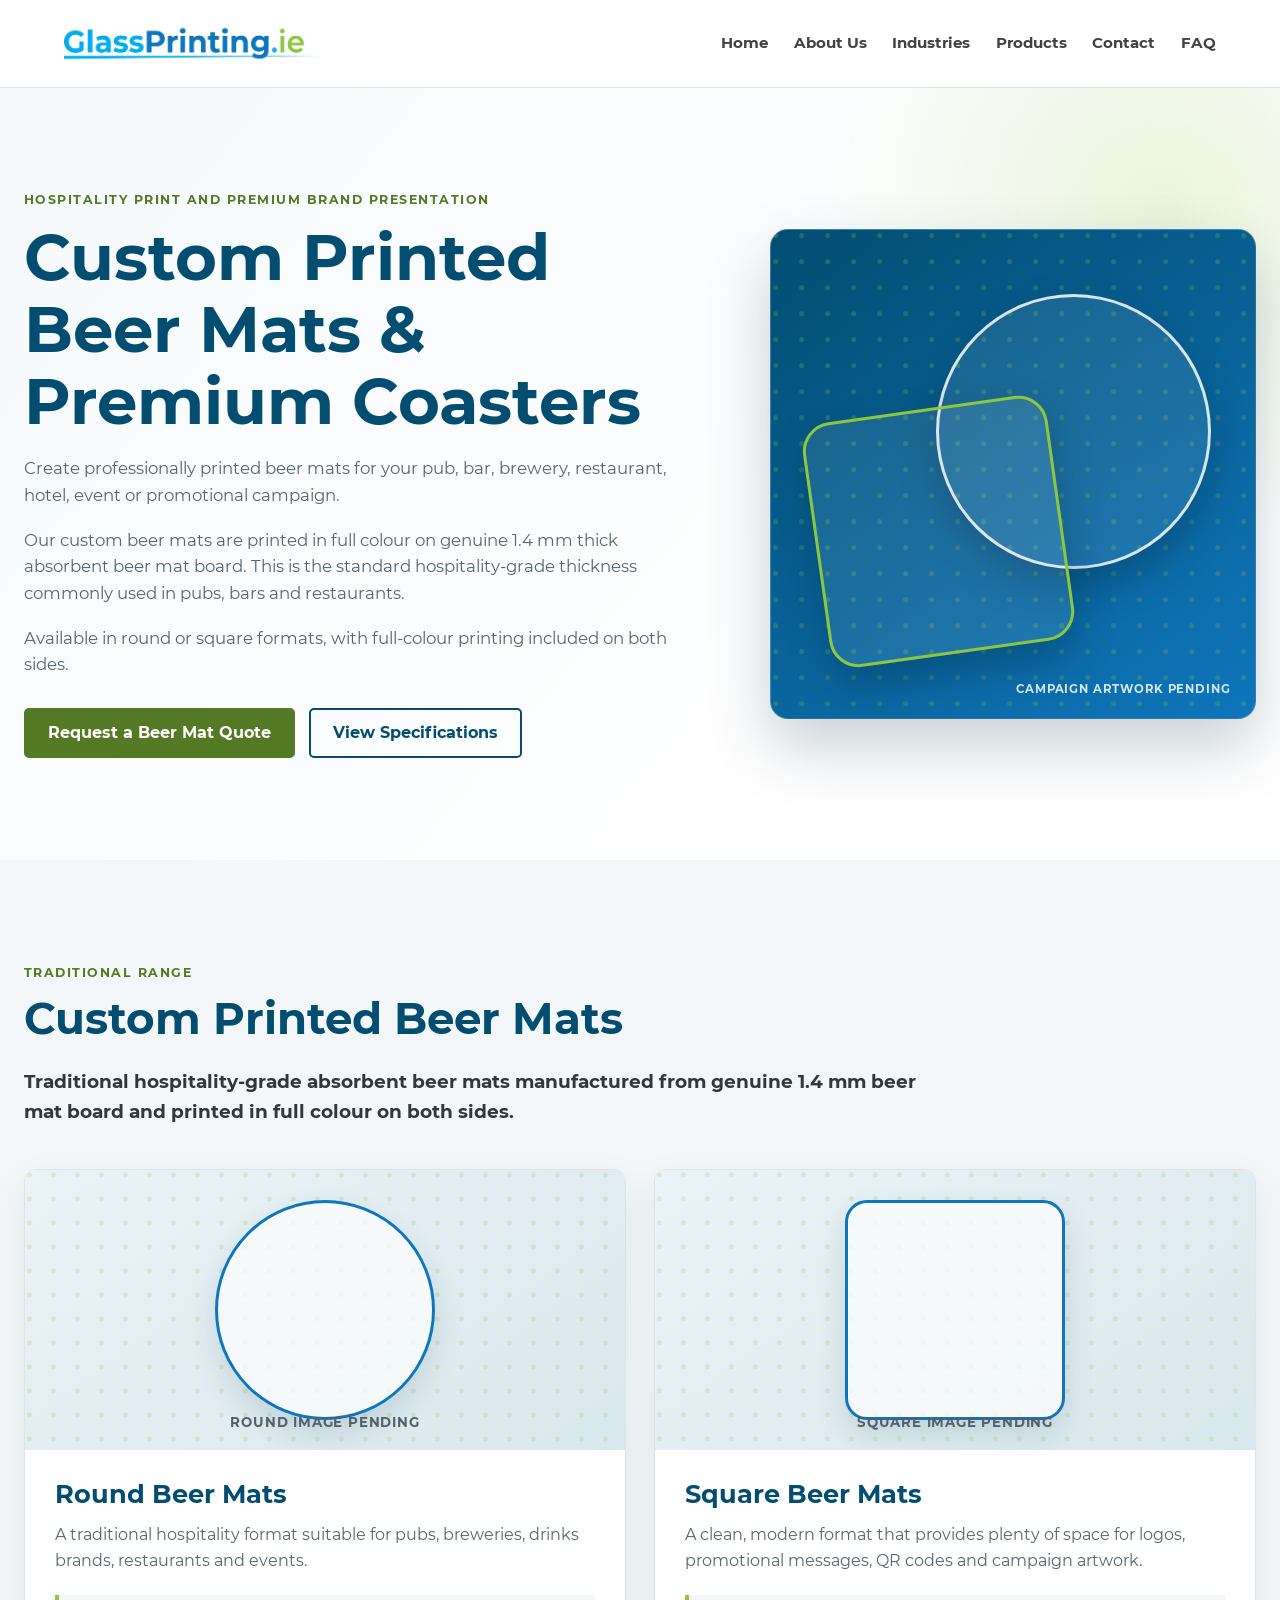
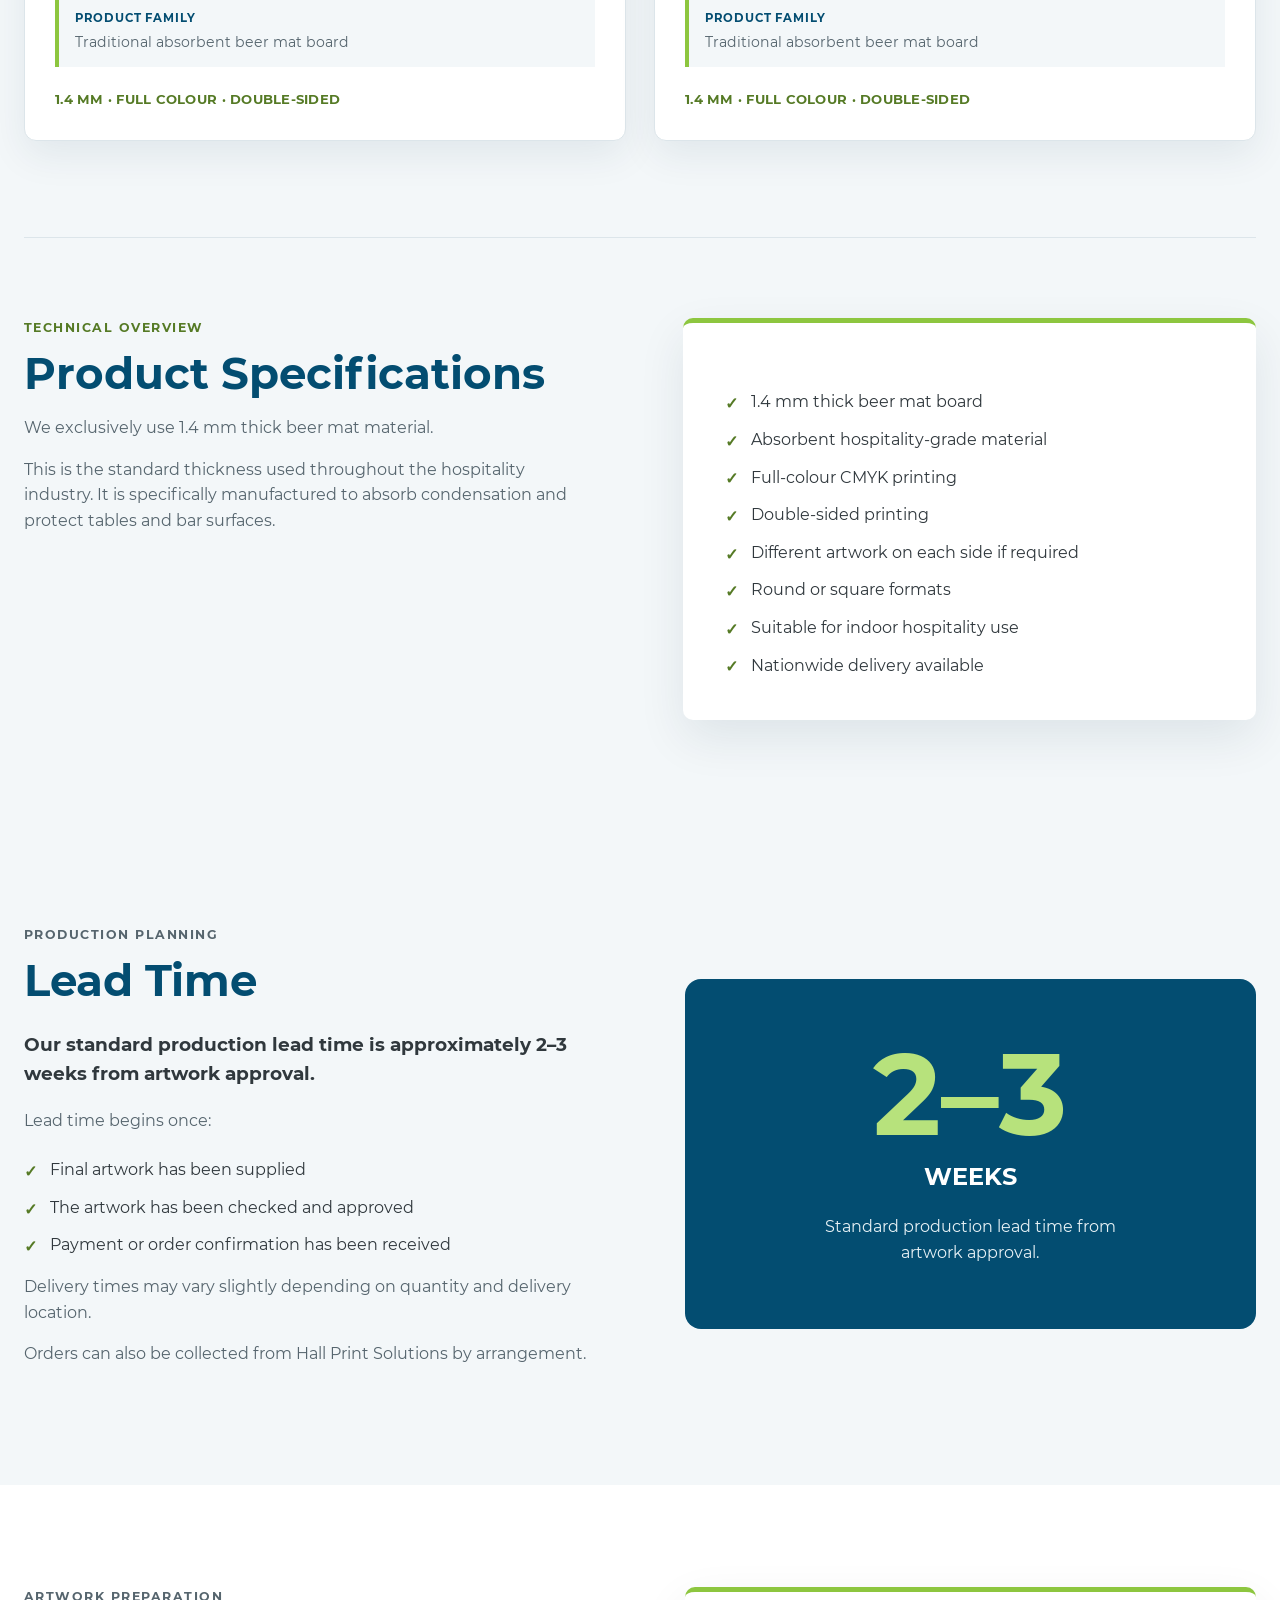
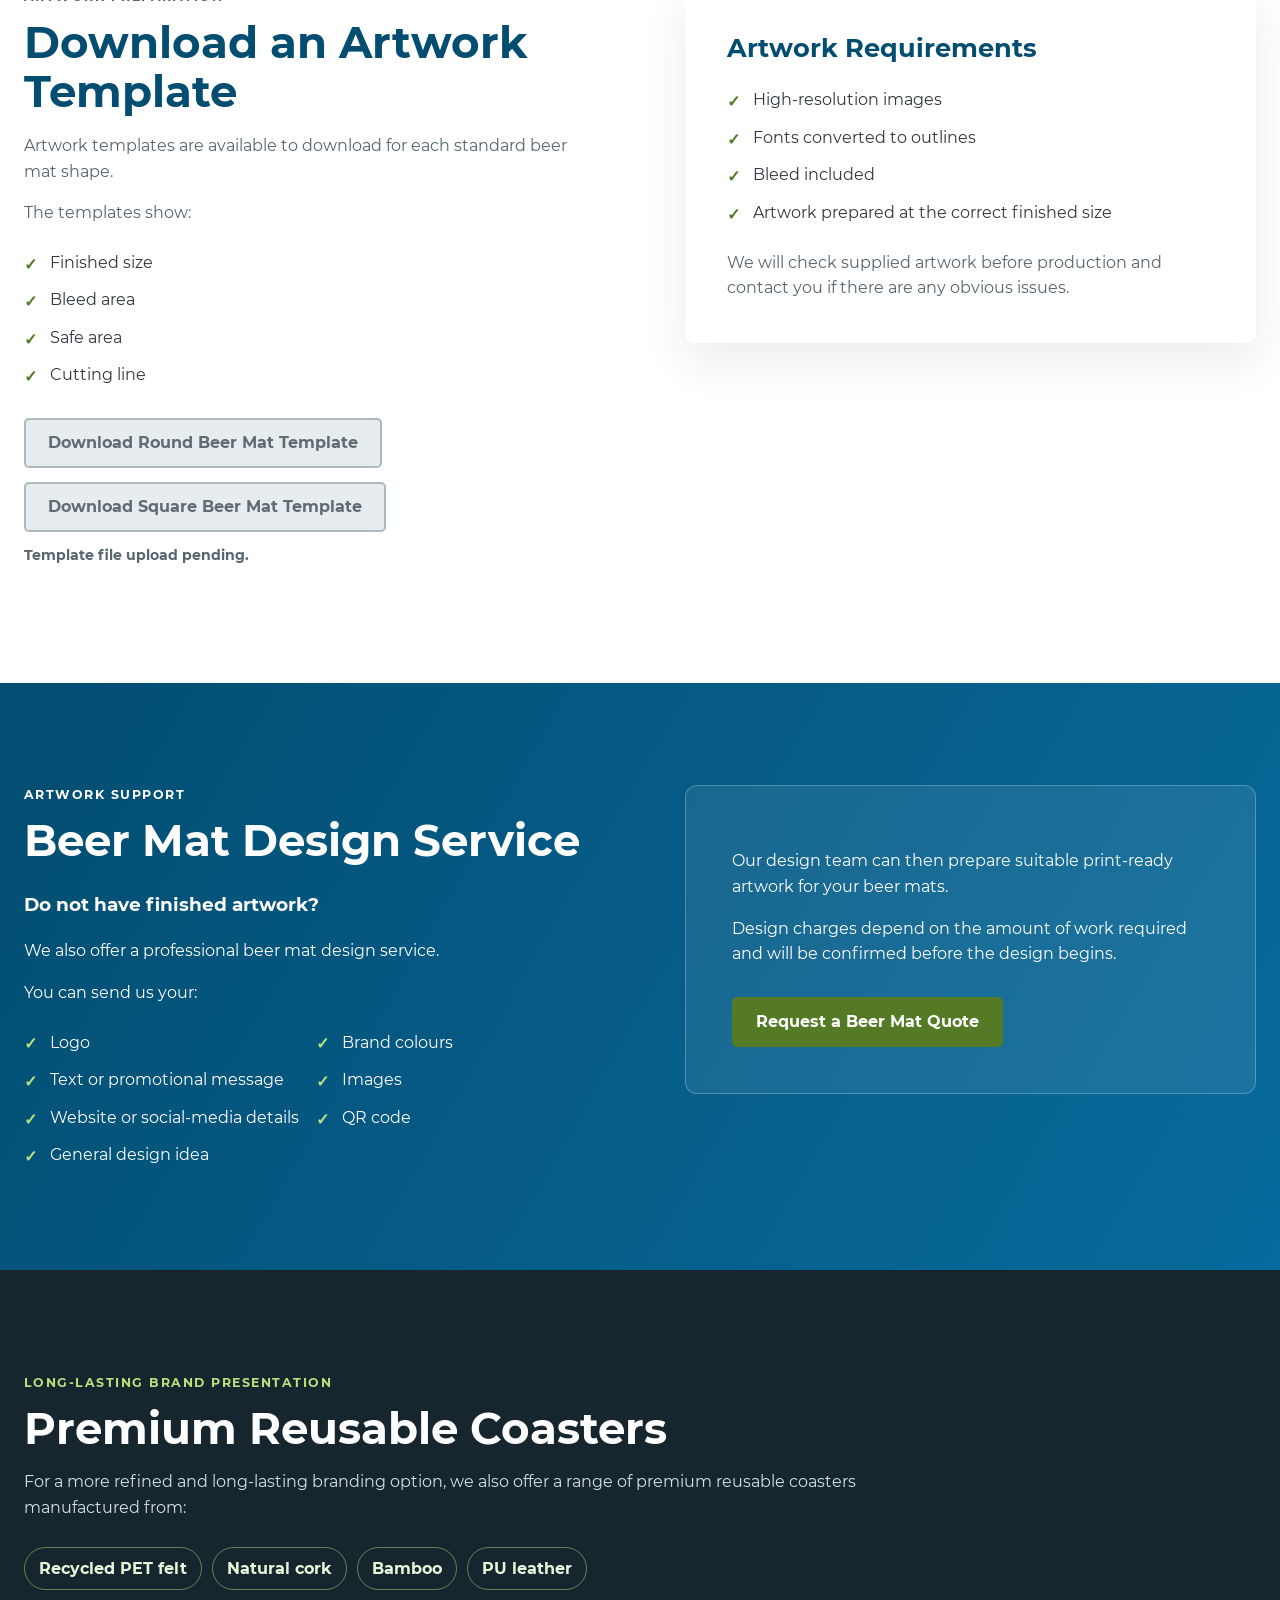
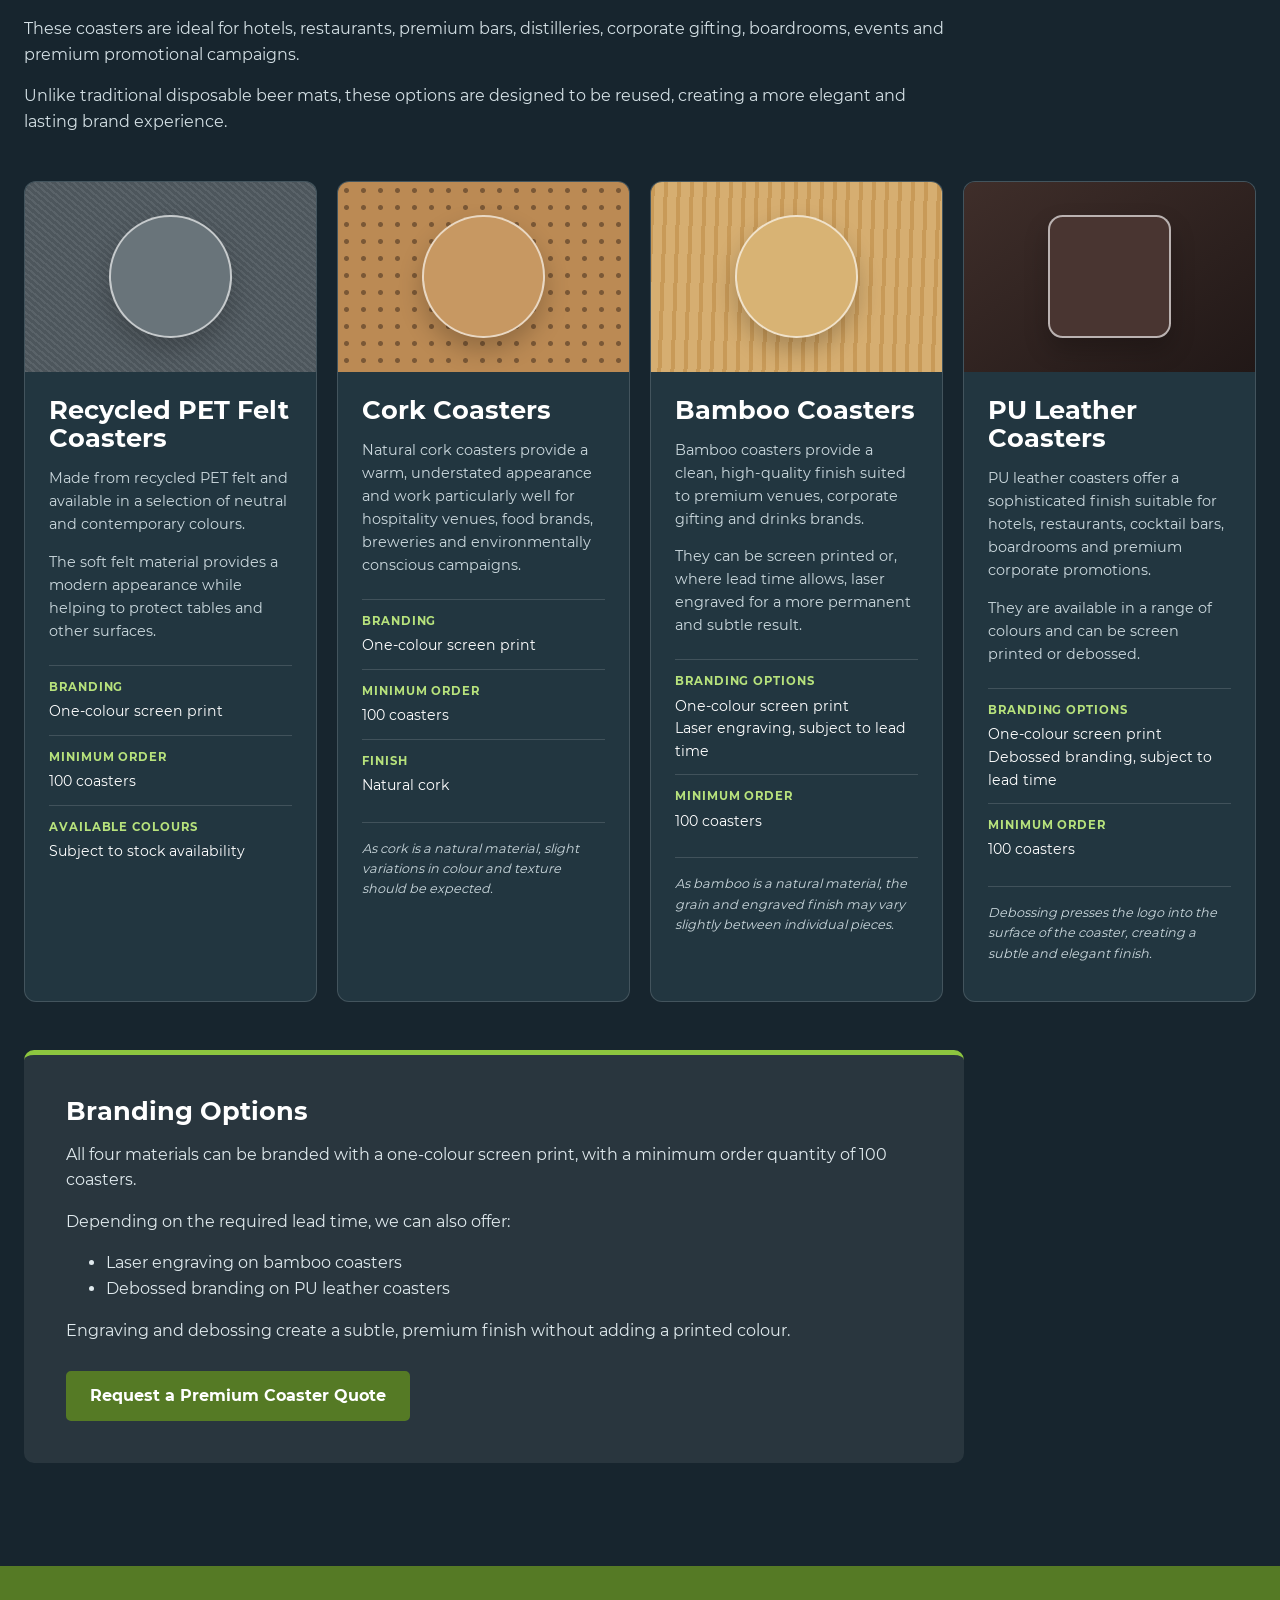
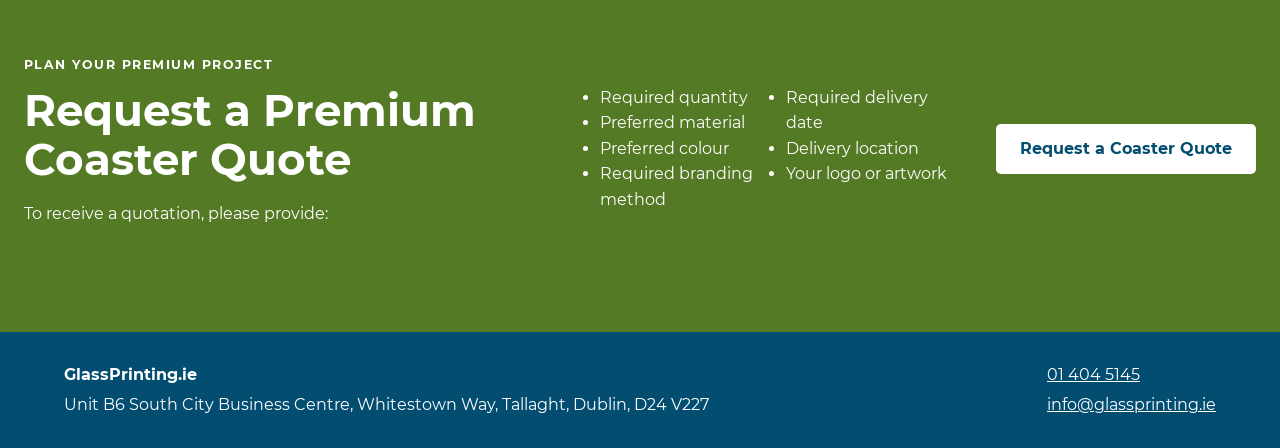
==== beer-mats.html @ 85ddf398 "fix: route Vercel preview contact links to production" ====
<!DOCTYPE html>
<html lang="en">
<head>
    <meta charset="UTF-8">
    <meta name="viewport" content="width=device-width, initial-scale=1.0">
    <meta name="description" content="Custom printed beer mats and premium reusable coasters for pubs, breweries, restaurants, hotels, events and promotional campaigns across Ireland.">
    <title>Custom Printed Beer Mats &amp; Premium Coasters | GlassPrinting.ie</title>
    <link rel="canonical" href="https://www.glassprinting.ie/beer-mats.html">
    <meta property="og:type" content="website">
    <meta property="og:title" content="Custom Printed Beer Mats &amp; Premium Coasters | GlassPrinting.ie">
    <meta property="og:description" content="Custom printed beer mats and premium reusable coasters for pubs, breweries, restaurants, hotels, events and promotional campaigns across Ireland.">
    <meta property="og:url" content="https://www.glassprinting.ie/beer-mats.html">
    <meta property="og:image" content="https://www.glassprinting.ie/images/banner1.jpg">
    <meta property="og:site_name" content="GlassPrinting.ie">
    <meta property="og:image:alt" content="Custom printed glass products by GlassPrinting.ie in Dublin">
    <meta name="twitter:card" content="summary_large_image">
    <meta name="twitter:title" content="Custom Printed Beer Mats &amp; Premium Coasters | GlassPrinting.ie">
    <meta name="twitter:description" content="Custom printed beer mats and premium reusable coasters for pubs, breweries, restaurants, hotels, events and promotional campaigns across Ireland.">
    <meta name="twitter:image" content="https://www.glassprinting.ie/images/banner1.jpg">
    <meta name="twitter:image:alt" content="Custom printed glass products by GlassPrinting.ie in Dublin">
    <!-- Google tag (gtag.js) -->
    <script async src="https://www.googletagmanager.com/gtag/js?id=G-KDT5ESTHDC"></script>
    <script>
        window.dataLayer = window.dataLayer || [];
        function gtag(){dataLayer.push(arguments);}
        gtag('js', new Date());
        gtag('config', 'G-KDT5ESTHDC');
    </script>
    <!-- Google Tag Manager -->
    <script>(function(w,d,s,l,i){w[l]=w[l]||[];w[l].push({'gtm.start':
    new Date().getTime(),event:'gtm.js'});var f=d.getElementsByTagName(s)[0],
    j=d.createElement(s),dl=l!='dataLayer'?'&l='+l:'';j.async=true;j.src=
    'https://www.googletagmanager.com/gtm.js?id='+i+dl;f.parentNode.insertBefore(j,f);
    })(window,document,'script','dataLayer','GTM-P6N2FSCZ');</script>
    <!-- End Google Tag Manager -->
    <link rel="stylesheet" href="beer-mats.css">
    <script src="preview-routing.js" defer></script>
</head>
<body class="beer-page">
    <!-- Google Tag Manager (noscript) -->
    <noscript><iframe src="https://www.googletagmanager.com/ns.html?id=GTM-P6N2FSCZ"
        height="0" width="0" style="display:none;visibility:hidden"></iframe></noscript>
    <!-- End Google Tag Manager (noscript) -->

    <a class="beer-skip-link" href="#main-content">Skip to main content</a>

    <header class="beer-header">
        <a class="beer-brand" href="index.html" aria-label="GlassPrinting.ie home">
            <img src="images/logo.png" alt="GlassPrinting.ie" width="562" height="91">
        </a>
        <nav class="beer-nav" aria-label="Primary navigation">
            <a href="index.html">Home</a>
            <a href="index.html#about-us">About Us</a>
            <a href="index.html#industries">Industries</a>
            <a href="index.html#products">Products</a>
            <a href="contact.php">Contact</a>
            <a href="index.html#faq-section">FAQ</a>
        </nav>
    </header>

    <main id="main-content">
        <section class="beer-hero" aria-labelledby="beer-page-title">
            <div class="beer-shell beer-hero-grid">
                <div class="beer-hero-copy">
                    <p class="beer-eyebrow">Hospitality print and premium brand presentation</p>
                    <h1 id="beer-page-title">Custom Printed Beer Mats &amp; Premium Coasters</h1>
                    <p>Create professionally printed beer mats for your pub, bar, brewery, restaurant, hotel, event or promotional campaign.</p>
                    <p>Our custom beer mats are printed in full colour on genuine 1.4 mm thick absorbent beer mat board. This is the standard hospitality-grade thickness commonly used in pubs, bars and restaurants.</p>
                    <p>Available in round or square formats, with full-colour printing included on both sides.</p>
                    <div class="beer-actions">
                        <a class="beer-button beer-button-primary" href="contact.php?product=beer-mats#quote-form">Request a Beer Mat Quote</a>
                        <a class="beer-button beer-button-secondary" href="#traditional-beer-mats">View Specifications</a>
                    </div>
                </div>
                <div class="beer-hero-media beer-placeholder" role="img" aria-label="Image area reserved for approved Beer Mats campaign artwork">
                    <span class="beer-placeholder-round"></span>
                    <span class="beer-placeholder-square"></span>
                    <span class="beer-placeholder-label">Campaign artwork pending</span>
                </div>
            </div>
        </section>

        <section id="traditional-beer-mats" class="beer-section beer-traditional" aria-labelledby="traditional-title">
            <div class="beer-shell">
                <div class="beer-section-intro">
                    <p class="beer-eyebrow">Traditional range</p>
                    <h2 id="traditional-title">Custom Printed Beer Mats</h2>
                    <p class="beer-lead">Traditional hospitality-grade absorbent beer mats manufactured from genuine 1.4 mm beer mat board and printed in full colour on both sides.</p>
                </div>
                <div class="beer-shape-grid">
                    <article class="beer-shape-card">
                        <div class="beer-shape-media beer-shape-round" role="img" aria-label="Image area reserved for an approved round Beer Mat image">
                            <span></span>
                            <small>Round image pending</small>
                        </div>
                        <div class="beer-card-content">
                            <h3>Round Beer Mats</h3>
                            <p>A traditional hospitality format suitable for pubs, breweries, drinks brands, restaurants and events.</p>
                            <p class="beer-product-family"><strong>Product family</strong>Traditional absorbent beer mat board</p>
                            <p class="beer-card-summary">1.4 mm <span aria-hidden="true">·</span> Full Colour <span aria-hidden="true">·</span> Double-Sided</p>
                        </div>
                    </article>
                    <article class="beer-shape-card">
                        <div class="beer-shape-media beer-shape-square" role="img" aria-label="Image area reserved for an approved square Beer Mat image">
                            <span></span>
                            <small>Square image pending</small>
                        </div>
                        <div class="beer-card-content">
                            <h3>Square Beer Mats</h3>
                            <p>A clean, modern format that provides plenty of space for logos, promotional messages, QR codes and campaign artwork.</p>
                            <p class="beer-product-family"><strong>Product family</strong>Traditional absorbent beer mat board</p>
                            <p class="beer-card-summary">1.4 mm <span aria-hidden="true">·</span> Full Colour <span aria-hidden="true">·</span> Double-Sided</p>
                        </div>
                    </article>
                </div>

                <div class="beer-traditional-specification" aria-labelledby="traditional-specification-title">
                    <div>
                        <p class="beer-eyebrow">Technical overview</p>
                        <h2 id="traditional-specification-title">Product Specifications</h2>
                        <p>We exclusively use 1.4 mm thick beer mat material.</p>
                        <p>This is the standard thickness used throughout the hospitality industry. It is specifically manufactured to absorb condensation and protect tables and bar surfaces.</p>
                    </div>
                    <div class="beer-spec-panel">
                        <ul class="beer-spec-list">
                            <li>1.4 mm thick beer mat board</li>
                            <li>Absorbent hospitality-grade material</li>
                            <li>Full-colour CMYK printing</li>
                            <li>Double-sided printing</li>
                            <li>Different artwork on each side if required</li>
                            <li>Round or square formats</li>
                            <li>Suitable for indoor hospitality use</li>
                            <li>Nationwide delivery available</li>
                        </ul>
                    </div>
                </div>
            </div>
        </section>

        <section class="beer-section beer-process-section" aria-labelledby="lead-time-title">
            <div class="beer-shell beer-process-grid">
                <div>
                    <p class="beer-eyebrow">Production planning</p>
                    <h2 id="lead-time-title">Lead Time</h2>
                    <p class="beer-lead">Our standard production lead time is approximately 2–3 weeks from artwork approval.</p>
                    <p>Lead time begins once:</p>
                    <ul class="beer-check-list">
                        <li>Final artwork has been supplied</li>
                        <li>The artwork has been checked and approved</li>
                        <li>Payment or order confirmation has been received</li>
                    </ul>
                    <p>Delivery times may vary slightly depending on quantity and delivery location.</p>
                    <p>Orders can also be collected from Hall Print Solutions by arrangement.</p>
                </div>
                <aside class="beer-timeline" aria-label="Lead time summary">
                    <span class="beer-timeline-number">2–3</span>
                    <strong>weeks</strong>
                    <p>Standard production lead time from artwork approval.</p>
                </aside>
            </div>
        </section>

        <section class="beer-section" aria-labelledby="templates-title">
            <div class="beer-shell beer-template-layout">
                <div>
                    <p class="beer-eyebrow">Artwork preparation</p>
                    <h2 id="templates-title">Download an Artwork Template</h2>
                    <p>Artwork templates are available to download for each standard beer mat shape.</p>
                    <p>The templates show:</p>
                    <ul class="beer-check-list">
                        <li>Finished size</li>
                        <li>Bleed area</li>
                        <li>Safe area</li>
                        <li>Cutting line</li>
                    </ul>
                    <div class="beer-template-actions" aria-label="Artwork template downloads">
                        <span class="beer-button beer-button-disabled" role="link" aria-disabled="true">Download Round Beer Mat Template</span>
                        <span class="beer-button beer-button-disabled" role="link" aria-disabled="true">Download Square Beer Mat Template</span>
                    </div>
                    <p class="beer-pending-note">Template file upload pending.</p>
                </div>
                <div class="beer-artwork-panel">
                    <h3>Artwork Requirements</h3>
                    <ul class="beer-spec-list">
                        <li>High-resolution images</li>
                        <li>Fonts converted to outlines</li>
                        <li>Bleed included</li>
                        <li>Artwork prepared at the correct finished size</li>
                    </ul>
                    <p>We will check supplied artwork before production and contact you if there are any obvious issues.</p>
                </div>
            </div>
        </section>

        <section class="beer-section beer-design-section" aria-labelledby="design-service-title">
            <div class="beer-shell beer-design-grid">
                <div>
                    <p class="beer-eyebrow">Artwork support</p>
                    <h2 id="design-service-title">Beer Mat Design Service</h2>
                    <p class="beer-lead">Do not have finished artwork?</p>
                    <p>We also offer a professional beer mat design service.</p>
                    <p>You can send us your:</p>
                    <ul class="beer-check-list beer-check-list-compact">
                        <li>Logo</li>
                        <li>Brand colours</li>
                        <li>Text or promotional message</li>
                        <li>Images</li>
                        <li>Website or social-media details</li>
                        <li>QR code</li>
                        <li>General design idea</li>
                    </ul>
                </div>
                <div class="beer-design-callout">
                    <p>Our design team can then prepare suitable print-ready artwork for your beer mats.</p>
                    <p>Design charges depend on the amount of work required and will be confirmed before the design begins.</p>
                    <a class="beer-button beer-button-primary" href="contact.php?product=beer-mats#quote-form">Request a Beer Mat Quote</a>
                </div>
            </div>
        </section>

        <section class="beer-section beer-premium" aria-labelledby="premium-title">
            <div class="beer-shell">
                <div class="beer-premium-intro">
                    <p class="beer-eyebrow">Long-lasting brand presentation</p>
                    <h2 id="premium-title">Premium Reusable Coasters</h2>
                    <p>For a more refined and long-lasting branding option, we also offer a range of premium reusable coasters manufactured from:</p>
                    <ul class="beer-material-list">
                        <li>Recycled PET felt</li>
                        <li>Natural cork</li>
                        <li>Bamboo</li>
                        <li>PU leather</li>
                    </ul>
                    <p>These coasters are ideal for hotels, restaurants, premium bars, distilleries, corporate gifting, boardrooms, events and premium promotional campaigns.</p>
                    <p>Unlike traditional disposable beer mats, these options are designed to be reused, creating a more elegant and lasting brand experience.</p>
                </div>

                <div class="beer-material-grid">
                    <article class="beer-material-card beer-material-felt">
                        <div class="beer-material-media" role="img" aria-label="Material-inspired placeholder for Recycled PET Felt Coasters"><span></span></div>
                        <div class="beer-material-content">
                            <h3>Recycled PET Felt Coasters</h3>
                            <p>Made from recycled PET felt and available in a selection of neutral and contemporary colours.</p>
                            <p>The soft felt material provides a modern appearance while helping to protect tables and other surfaces.</p>
                            <dl class="beer-material-specs">
                                <div><dt>Branding</dt><dd>One-colour screen print</dd></div>
                                <div><dt>Minimum order</dt><dd>100 coasters</dd></div>
                                <div><dt>Available colours</dt><dd>Subject to stock availability</dd></div>
                            </dl>
                        </div>
                    </article>

                    <article class="beer-material-card beer-material-cork">
                        <div class="beer-material-media" role="img" aria-label="Material-inspired placeholder for Cork Coasters"><span></span></div>
                        <div class="beer-material-content">
                            <h3>Cork Coasters</h3>
                            <p>Natural cork coasters provide a warm, understated appearance and work particularly well for hospitality venues, food brands, breweries and environmentally conscious campaigns.</p>
                            <dl class="beer-material-specs">
                                <div><dt>Branding</dt><dd>One-colour screen print</dd></div>
                                <div><dt>Minimum order</dt><dd>100 coasters</dd></div>
                                <div><dt>Finish</dt><dd>Natural cork</dd></div>
                            </dl>
                            <p class="beer-material-note">As cork is a natural material, slight variations in colour and texture should be expected.</p>
                        </div>
                    </article>

                    <article class="beer-material-card beer-material-bamboo">
                        <div class="beer-material-media" role="img" aria-label="Material-inspired placeholder for Bamboo Coasters"><span></span></div>
                        <div class="beer-material-content">
                            <h3>Bamboo Coasters</h3>
                            <p>Bamboo coasters provide a clean, high-quality finish suited to premium venues, corporate gifting and drinks brands.</p>
                            <p>They can be screen printed or, where lead time allows, laser engraved for a more permanent and subtle result.</p>
                            <dl class="beer-material-specs">
                                <div><dt>Branding options</dt><dd>One-colour screen print<br>Laser engraving, subject to lead time</dd></div>
                                <div><dt>Minimum order</dt><dd>100 coasters</dd></div>
                            </dl>
                            <p class="beer-material-note">As bamboo is a natural material, the grain and engraved finish may vary slightly between individual pieces.</p>
                        </div>
                    </article>

                    <article class="beer-material-card beer-material-leather">
                        <div class="beer-material-media" role="img" aria-label="Material-inspired placeholder for PU Leather Coasters"><span></span></div>
                        <div class="beer-material-content">
                            <h3>PU Leather Coasters</h3>
                            <p>PU leather coasters offer a sophisticated finish suitable for hotels, restaurants, cocktail bars, boardrooms and premium corporate promotions.</p>
                            <p>They are available in a range of colours and can be screen printed or debossed.</p>
                            <dl class="beer-material-specs">
                                <div><dt>Branding options</dt><dd>One-colour screen print<br>Debossed branding, subject to lead time</dd></div>
                                <div><dt>Minimum order</dt><dd>100 coasters</dd></div>
                            </dl>
                            <p class="beer-material-note">Debossing presses the logo into the surface of the coaster, creating a subtle and elegant finish.</p>
                        </div>
                    </article>
                </div>

                <div class="beer-branding-panel">
                    <h3>Branding Options</h3>
                    <p>All four materials can be branded with a one-colour screen print, with a minimum order quantity of 100 coasters.</p>
                    <p>Depending on the required lead time, we can also offer:</p>
                    <ul>
                        <li>Laser engraving on bamboo coasters</li>
                        <li>Debossed branding on PU leather coasters</li>
                    </ul>
                    <p>Engraving and debossing create a subtle, premium finish without adding a printed colour.</p>
                    <a class="beer-button beer-button-primary" href="contact.php?product=premium-coasters#quote-form">Request a Premium Coaster Quote</a>
                </div>
            </div>
        </section>

        <section class="beer-final-cta" aria-labelledby="premium-quote-title">
            <div class="beer-shell beer-final-grid">
                <div>
                    <p class="beer-eyebrow">Plan your premium project</p>
                    <h2 id="premium-quote-title">Request a Premium Coaster Quote</h2>
                    <p>To receive a quotation, please provide:</p>
                </div>
                <ul class="beer-final-list">
                    <li>Required quantity</li>
                    <li>Preferred material</li>
                    <li>Preferred colour</li>
                    <li>Required branding method</li>
                    <li>Required delivery date</li>
                    <li>Delivery location</li>
                    <li>Your logo or artwork</li>
                </ul>
                <a class="beer-button beer-button-light" href="contact.php?product=premium-coasters#quote-form">Request a Coaster Quote</a>
            </div>
        </section>
    </main>

    <footer class="beer-footer">
        <div>
            <strong>GlassPrinting.ie</strong>
            <span>Unit B6 South City Business Centre, Whitestown Way, Tallaght, Dublin, D24 V227</span>
        </div>
        <div>
            <a href="tel:+35314045145">01 404 5145</a>
            <a href="mailto:info@glassprinting.ie">info@glassprinting.ie</a>
        </div>
    </footer>
</body>
</html>
---- beer-mats.css ----
@font-face {
    font-family: 'Montserrat';
    src: url('fonts/Montserrat-Regular.ttf') format('truetype');
    font-weight: 400;
    font-style: normal;
    font-display: swap;
}

@font-face {
    font-family: 'Montserrat';
    src: url('fonts/Montserrat-Bold.ttf') format('truetype');
    font-weight: 700;
    font-style: normal;
    font-display: swap;
}

:root {
    --beer-blue-dark: #034d71;
    --beer-blue: #0e76bc;
    --beer-green: #557a25;
    --beer-green-bright: #8dc63f;
    --beer-ink: #30383d;
    --beer-muted: #56656e;
    --beer-line: #dce5ea;
    --beer-light: #f3f7f9;
    --beer-white: #fff;
}

.beer-page {
    margin: 0;
    background: var(--beer-white);
    color: var(--beer-ink);
    font-family: 'Montserrat', Arial, sans-serif;
    line-height: 1.6;
}

.beer-page *,
.beer-page *::before,
.beer-page *::after {
    box-sizing: border-box;
}

.beer-page img {
    max-width: 100%;
}

.beer-page a {
    color: var(--beer-blue);
}

.beer-skip-link {
    position: fixed;
    z-index: 1000;
    top: 12px;
    left: 12px;
    padding: 10px 14px;
    background: var(--beer-white);
    color: var(--beer-blue-dark);
    font-weight: 700;
    transform: translateY(-160%);
}

.beer-skip-link:focus {
    transform: translateY(0);
}

.beer-header {
    display: flex;
    width: 100%;
    min-height: 88px;
    align-items: center;
    justify-content: space-between;
    gap: 28px;
    padding: 18px clamp(20px, 5vw, 72px);
    border-bottom: 1px solid var(--beer-line);
    background: var(--beer-white);
}

.beer-brand {
    display: inline-flex;
    flex: 0 0 auto;
}

.beer-brand img {
    display: block;
    width: min(260px, 48vw);
    height: auto;
}

.beer-nav {
    display: flex;
    align-items: center;
    justify-content: flex-end;
    gap: clamp(14px, 2vw, 28px);
}

.beer-nav a {
    color: #414042;
    font-size: 0.94rem;
    font-weight: 700;
    text-decoration: none;
}

.beer-nav a:hover {
    color: var(--beer-blue);
}

.beer-shell {
    width: min(100% - 48px, 1240px);
    margin-right: auto;
    margin-left: auto;
}

.beer-hero {
    overflow: hidden;
    padding: clamp(64px, 8vw, 112px) 0;
    background:
        radial-gradient(circle at 91% 16%, rgba(141, 198, 63, 0.18), transparent 25%),
        linear-gradient(130deg, #f5f9fb 0%, #fff 72%);
}

.beer-hero-grid {
    display: grid;
    grid-template-columns: minmax(0, 1.15fr) minmax(340px, 0.85fr);
    align-items: center;
    gap: clamp(48px, 7vw, 92px);
}

.beer-hero-copy {
    min-width: 0;
}

.beer-eyebrow {
    margin: 0 0 12px;
    color: var(--beer-green);
    font-size: 0.78rem;
    font-weight: 700;
    letter-spacing: 0.12em;
    text-transform: uppercase;
}

.beer-page h1,
.beer-page h2,
.beer-page h3 {
    color: var(--beer-blue-dark);
    line-height: 1.12;
}

.beer-page h1 {
    max-width: 820px;
    margin: 0;
    font-size: clamp(2.45rem, 5vw, 4.8rem);
}

.beer-page h2 {
    margin: 0;
    font-size: clamp(2rem, 3.4vw, 3.2rem);
}

.beer-page h3 {
    margin: 0;
    font-size: clamp(1.25rem, 2vw, 1.65rem);
}

.beer-hero-copy > p:not(.beer-eyebrow) {
    max-width: 780px;
    margin: 18px 0 0;
    color: var(--beer-muted);
    font-size: 1.04rem;
}

.beer-actions,
.beer-template-actions {
    display: flex;
    align-items: center;
    flex-wrap: wrap;
    gap: 14px;
    margin-top: 30px;
}

.beer-button {
    display: inline-flex;
    min-height: 50px;
    align-items: center;
    justify-content: center;
    padding: 12px 22px;
    border: 2px solid transparent;
    border-radius: 5px;
    font: inherit;
    font-weight: 700;
    line-height: 1.25;
    text-align: center;
    text-decoration: none;
    transition: background-color 0.2s ease, border-color 0.2s ease, color 0.2s ease;
}

.beer-page .beer-button-primary {
    border-color: var(--beer-green);
    background: var(--beer-green);
    color: var(--beer-white);
}

.beer-page .beer-button-primary:hover {
    border-color: #496b1d;
    background: #496b1d;
    color: var(--beer-white);
}

.beer-page .beer-button-secondary {
    border-color: var(--beer-blue-dark);
    background: transparent;
    color: var(--beer-blue-dark);
}

.beer-page .beer-button-secondary:hover {
    background: var(--beer-blue-dark);
    color: var(--beer-white);
}

.beer-button:focus-visible,
.beer-nav a:focus-visible,
.beer-brand:focus-visible,
.beer-footer a:focus-visible {
    outline: 3px solid var(--beer-blue);
    outline-offset: 4px;
}

.beer-placeholder {
    position: relative;
    min-height: 490px;
    overflow: hidden;
    border: 1px solid rgba(255, 255, 255, 0.18);
    border-radius: 18px;
    background:
        radial-gradient(circle at 18% 22%, rgba(141, 198, 63, 0.24) 0 2px, transparent 3px) 0 0 / 26px 26px,
        linear-gradient(145deg, var(--beer-blue-dark), var(--beer-blue));
    box-shadow: 0 28px 62px rgba(3, 45, 72, 0.22);
}

.beer-placeholder-round,
.beer-placeholder-square {
    position: absolute;
    display: block;
    aspect-ratio: 1;
    border: 3px solid rgba(255, 255, 255, 0.82);
    background: rgba(255, 255, 255, 0.08);
    box-shadow: 0 18px 38px rgba(0, 27, 43, 0.28);
}

.beer-placeholder-round {
    top: 13%;
    right: 9%;
    width: 57%;
    border-radius: 50%;
}

.beer-placeholder-square {
    bottom: 13%;
    left: 9%;
    width: 51%;
    border-color: var(--beer-green-bright);
    border-radius: 12%;
    transform: rotate(-8deg);
}

.beer-placeholder-label {
    position: absolute;
    right: 24px;
    bottom: 20px;
    color: rgba(255, 255, 255, 0.82);
    font-size: 0.72rem;
    font-weight: 700;
    letter-spacing: 0.08em;
    text-transform: uppercase;
}

.beer-section {
    padding: clamp(68px, 8vw, 108px) 0;
}

.beer-traditional,
.beer-process-section {
    background: var(--beer-light);
}

.beer-two-column,
.beer-process-grid,
.beer-template-layout,
.beer-design-grid {
    display: grid;
    grid-template-columns: repeat(2, minmax(0, 1fr));
    align-items: start;
    gap: clamp(44px, 7vw, 92px);
}

.beer-section-intro > p:not(.beer-eyebrow),
.beer-process-grid > div > p,
.beer-template-layout > div > p,
.beer-design-grid > div > p,
.beer-premium-intro > p,
.beer-branding-panel > p {
    color: var(--beer-muted);
}

.beer-lead {
    margin-top: 24px;
    color: var(--beer-ink) !important;
    font-size: 1.16rem;
    font-weight: 700;
}

.beer-traditional .beer-section-intro {
    max-width: 900px;
}

.beer-spec-panel,
.beer-artwork-panel,
.beer-branding-panel {
    padding: clamp(28px, 4vw, 42px);
    border-top: 5px solid var(--beer-green-bright);
    border-radius: 10px;
    background: var(--beer-white);
    box-shadow: 0 18px 48px rgba(3, 45, 72, 0.09);
}

.beer-spec-list,
.beer-check-list {
    display: grid;
    gap: 12px;
    margin: 24px 0 0;
    padding: 0;
    list-style: none;
}

.beer-spec-list li,
.beer-check-list li {
    position: relative;
    padding-left: 26px;
}

.beer-spec-list li::before,
.beer-check-list li::before {
    position: absolute;
    top: 0.12em;
    left: 0;
    color: var(--beer-green);
    content: '✓';
    font-weight: 700;
}

.beer-heading-row {
    display: flex;
    align-items: flex-end;
    justify-content: space-between;
    margin-bottom: 38px;
}

.beer-shape-grid {
    display: grid;
    grid-template-columns: repeat(2, minmax(0, 1fr));
    align-items: stretch;
    gap: 28px;
    margin-top: 42px;
}

.beer-shape-card {
    display: flex;
    overflow: hidden;
    border: 1px solid var(--beer-line);
    border-radius: 12px;
    background: var(--beer-white);
    box-shadow: 0 14px 38px rgba(3, 45, 72, 0.08);
    flex-direction: column;
}

.beer-shape-media {
    position: relative;
    display: grid;
    min-height: 280px;
    place-items: center;
    overflow: hidden;
    background:
        radial-gradient(circle at 18% 20%, rgba(141, 198, 63, 0.2) 0 2px, transparent 3px) 0 0 / 24px 24px,
        linear-gradient(145deg, #eaf3f7, #d9e8ee);
}

.beer-shape-media span {
    display: block;
    width: min(45%, 220px);
    aspect-ratio: 1;
    border: 3px solid var(--beer-blue);
    background: rgba(255, 255, 255, 0.68);
    box-shadow: 0 14px 30px rgba(3, 45, 72, 0.13);
}

.beer-shape-round span {
    border-radius: 50%;
}

.beer-shape-square span {
    border-radius: 10%;
}

.beer-shape-media small {
    position: absolute;
    bottom: 16px;
    color: #526069;
    font-weight: 700;
    letter-spacing: 0.06em;
    text-transform: uppercase;
}

.beer-card-content {
    display: flex;
    padding: 30px;
    flex: 1;
    flex-direction: column;
}

.beer-card-content p {
    margin: 14px 0 0;
    color: var(--beer-muted);
}

.beer-product-family {
    margin-top: 22px !important;
    padding: 14px 16px;
    border-left: 4px solid var(--beer-green-bright);
    background: var(--beer-light);
    font-size: 0.88rem;
}

.beer-product-family strong {
    display: block;
    margin-bottom: 3px;
    color: var(--beer-blue-dark);
    font-size: 0.72rem;
    letter-spacing: 0.08em;
    text-transform: uppercase;
}

.beer-card-summary {
    margin-top: 22px !important;
    color: var(--beer-green) !important;
    font-size: 0.82rem;
    font-weight: 700;
    letter-spacing: 0.02em;
    text-transform: uppercase;
}

.beer-traditional-specification {
    display: grid;
    grid-template-columns: repeat(2, minmax(0, 1fr));
    align-items: start;
    gap: clamp(40px, 7vw, 86px);
    margin-top: clamp(64px, 8vw, 96px);
    padding-top: clamp(54px, 7vw, 80px);
    border-top: 1px solid var(--beer-line);
}

.beer-traditional-specification > div:first-child > p:not(.beer-eyebrow) {
    color: var(--beer-muted);
}

.beer-process-grid {
    align-items: center;
}

.beer-timeline {
    display: flex;
    min-height: 350px;
    align-items: center;
    justify-content: center;
    flex-direction: column;
    padding: 44px;
    border-radius: 16px;
    background: var(--beer-blue-dark);
    color: var(--beer-white);
    text-align: center;
}

.beer-timeline-number {
    color: #b7e27c;
    font-size: clamp(4rem, 9vw, 7.5rem);
    font-weight: 700;
    line-height: 0.9;
}

.beer-timeline strong {
    margin-top: 12px;
    font-size: 1.5rem;
    text-transform: uppercase;
}

.beer-timeline p {
    max-width: 340px;
    margin: 18px 0 0;
    color: #e7f1f5;
}

.beer-template-actions {
    align-items: stretch;
}

.beer-button-disabled {
    border-color: #aeb9bf;
    background: #e7ecef;
    color: #5f6c73;
    cursor: not-allowed;
}

.beer-pending-note {
    margin-top: 12px;
    font-size: 0.88rem;
    font-weight: 700;
}

.beer-artwork-panel p {
    margin: 24px 0 0;
    color: var(--beer-muted);
}

.beer-design-section {
    background: linear-gradient(120deg, var(--beer-blue-dark), #086b9d);
    color: var(--beer-white);
}

.beer-design-section h2,
.beer-design-section .beer-eyebrow,
.beer-design-section .beer-lead,
.beer-design-section p {
    color: var(--beer-white) !important;
}

.beer-check-list-compact {
    grid-template-columns: repeat(2, minmax(0, 1fr));
}

.beer-design-section .beer-check-list li::before {
    color: #b7e27c;
}

.beer-design-callout {
    padding: clamp(30px, 4vw, 46px);
    border: 1px solid rgba(255, 255, 255, 0.25);
    border-radius: 12px;
    background: rgba(255, 255, 255, 0.08);
}

.beer-design-callout .beer-button {
    margin-top: 14px;
}

.beer-premium {
    background: #17252e;
    color: #e9f0f3;
}

.beer-premium h2,
.beer-premium h3 {
    color: var(--beer-white);
}

.beer-premium .beer-eyebrow {
    color: #b7e27c;
}

.beer-premium-intro {
    max-width: 920px;
}

.beer-premium-intro > p {
    color: #d4e0e5;
}

.beer-material-list {
    display: flex;
    flex-wrap: wrap;
    gap: 10px;
    margin: 26px 0;
    padding: 0;
    list-style: none;
}

.beer-material-list li {
    padding: 8px 14px;
    border: 1px solid rgba(183, 226, 124, 0.5);
    border-radius: 999px;
    color: #eaf6da;
    font-weight: 700;
}

.beer-branding-panel {
    max-width: 940px;
    margin-top: 48px;
    border-top-color: var(--beer-green-bright);
    background: rgba(255, 255, 255, 0.08);
    box-shadow: none;
}

.beer-branding-panel .beer-button {
    margin-top: 12px;
}

.beer-branding-panel > p,
.beer-branding-panel li {
    color: #e0eaee;
}

.beer-material-grid {
    display: grid;
    grid-template-columns: repeat(4, minmax(0, 1fr));
    align-items: stretch;
    gap: 20px;
    margin-top: 46px;
}

.beer-material-card {
    min-width: 0;
    overflow: hidden;
    border: 1px solid rgba(255, 255, 255, 0.15);
    border-radius: 12px;
    background: #223640;
}

.beer-material-media {
    display: grid;
    min-height: 190px;
    place-items: center;
    overflow: hidden;
}

.beer-material-media span {
    display: block;
    width: 42%;
    aspect-ratio: 1;
    border: 2px solid rgba(255, 255, 255, 0.62);
    border-radius: 50%;
    box-shadow: 0 12px 24px rgba(0, 0, 0, 0.22);
}

.beer-material-felt .beer-material-media {
    background: repeating-linear-gradient(40deg, #5a6369 0 2px, #4d565c 2px 5px);
}

.beer-material-felt .beer-material-media span {
    background: #69747a;
}

.beer-material-cork .beer-material-media {
    background: radial-gradient(circle, #7a5836 0 2px, transparent 3px) 0 0 / 17px 17px, #bb8a54;
}

.beer-material-cork .beer-material-media span {
    background: #c79862;
}

.beer-material-bamboo .beer-material-media {
    background: repeating-linear-gradient(92deg, #c89a58 0 4px, #d6ae71 4px 13px);
}

.beer-material-bamboo .beer-material-media span {
    background: #d8b374;
}

.beer-material-leather .beer-material-media {
    background: linear-gradient(145deg, #3f2e2a, #211817);
}

.beer-material-leather .beer-material-media span {
    border-radius: 12%;
    background: #493531;
}

.beer-material-content {
    padding: 24px;
}

.beer-material-content > p {
    color: #ccd9de;
    font-size: 0.9rem;
}

.beer-material-specs {
    margin: 22px 0 0;
}

.beer-material-specs div {
    padding: 12px 0;
    border-top: 1px solid rgba(255, 255, 255, 0.14);
}

.beer-material-specs dt {
    color: #b7e27c;
    font-size: 0.72rem;
    font-weight: 700;
    letter-spacing: 0.08em;
    text-transform: uppercase;
}

.beer-material-specs dd {
    margin: 4px 0 0;
    color: var(--beer-white);
    font-size: 0.88rem;
}

.beer-material-note {
    padding-top: 16px;
    border-top: 1px solid rgba(255, 255, 255, 0.14);
    font-size: 0.8rem !important;
    font-style: italic;
}

.beer-final-cta {
    padding: clamp(64px, 7vw, 94px) 0;
    background: var(--beer-green);
    color: var(--beer-white);
}

.beer-final-grid {
    display: grid;
    grid-template-columns: minmax(0, 1.1fr) minmax(280px, 0.8fr) auto;
    align-items: center;
    gap: 40px;
}

.beer-final-cta h2,
.beer-final-cta .beer-eyebrow {
    color: var(--beer-white);
}

.beer-final-list {
    columns: 2;
    margin: 0;
    padding-left: 20px;
}

.beer-page .beer-button-light {
    border-color: var(--beer-white);
    background: var(--beer-white);
    color: var(--beer-blue-dark);
}

.beer-page .beer-button-light:hover {
    border-color: var(--beer-blue-dark);
    background: var(--beer-blue-dark);
    color: var(--beer-white);
}

.beer-footer {
    display: flex;
    justify-content: space-between;
    gap: 30px;
    padding: 30px clamp(20px, 5vw, 72px);
    background: var(--beer-blue-dark);
    color: var(--beer-white);
}

.beer-footer div {
    display: flex;
    min-width: 0;
    flex-direction: column;
    gap: 5px;
}

.beer-footer a {
    color: var(--beer-white);
    overflow-wrap: anywhere;
}

@media (max-width: 1120px) {
    .beer-material-grid {
        grid-template-columns: repeat(2, minmax(0, 1fr));
    }

    .beer-final-grid {
        grid-template-columns: repeat(2, minmax(0, 1fr));
    }

    .beer-final-grid .beer-button {
        justify-self: start;
    }
}

@media (max-width: 900px) {
    .beer-header {
        align-items: flex-start;
        flex-direction: column;
        gap: 18px;
    }

    .beer-nav {
        width: 100%;
        justify-content: flex-start;
        flex-wrap: wrap;
    }

    .beer-hero-grid {
        grid-template-columns: minmax(0, 1fr);
    }

    .beer-placeholder {
        min-height: 400px;
    }

    .beer-two-column,
    .beer-process-grid,
    .beer-template-layout,
    .beer-design-grid,
    .beer-traditional-specification {
        grid-template-columns: minmax(0, 1fr);
    }
}

@media (max-width: 620px) {
    .beer-shell {
        width: min(100% - 32px, 1240px);
    }

    .beer-header {
        padding: 16px 18px;
    }

    .beer-nav {
        display: grid;
        grid-template-columns: repeat(2, minmax(0, 1fr));
        gap: 8px 18px;
    }

    .beer-nav a {
        padding: 6px 0;
    }

    .beer-page h1 {
        font-size: 2.35rem;
    }

    .beer-page h2 {
        font-size: 1.9rem;
    }

    .beer-actions,
    .beer-template-actions {
        align-items: stretch;
        flex-direction: column;
    }

    .beer-button {
        width: 100%;
    }

    .beer-placeholder {
        min-height: 320px;
    }

    .beer-shape-grid,
    .beer-material-grid,
    .beer-final-grid {
        grid-template-columns: minmax(0, 1fr);
    }

    .beer-shape-media {
        min-height: 230px;
    }

    .beer-check-list-compact {
        grid-template-columns: minmax(0, 1fr);
    }

    .beer-final-list {
        columns: 1;
    }

    .beer-footer {
        flex-direction: column;
        padding: 28px 18px;
    }
}

@media (prefers-reduced-motion: reduce) {
    .beer-page *,
    .beer-page *::before,
    .beer-page *::after {
        scroll-behavior: auto !important;
        transition-duration: 0.01ms !important;
    }
}
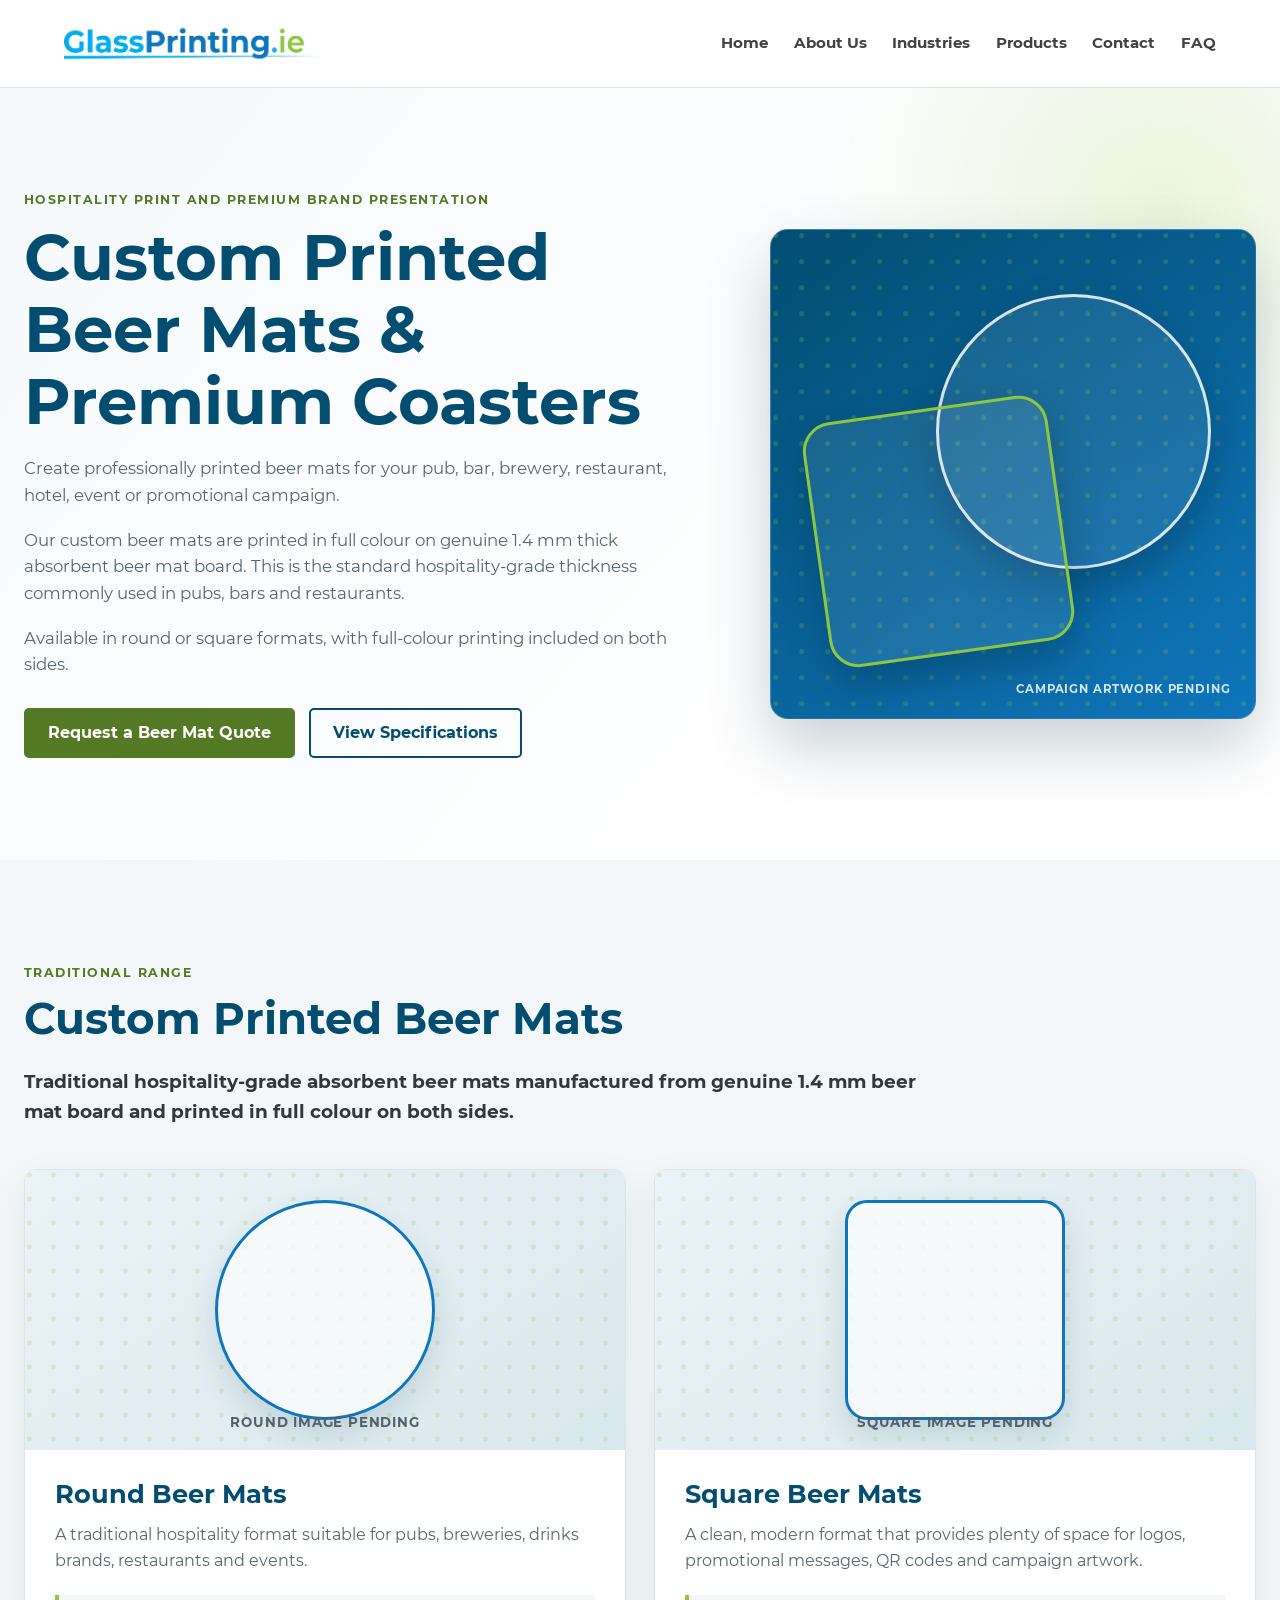
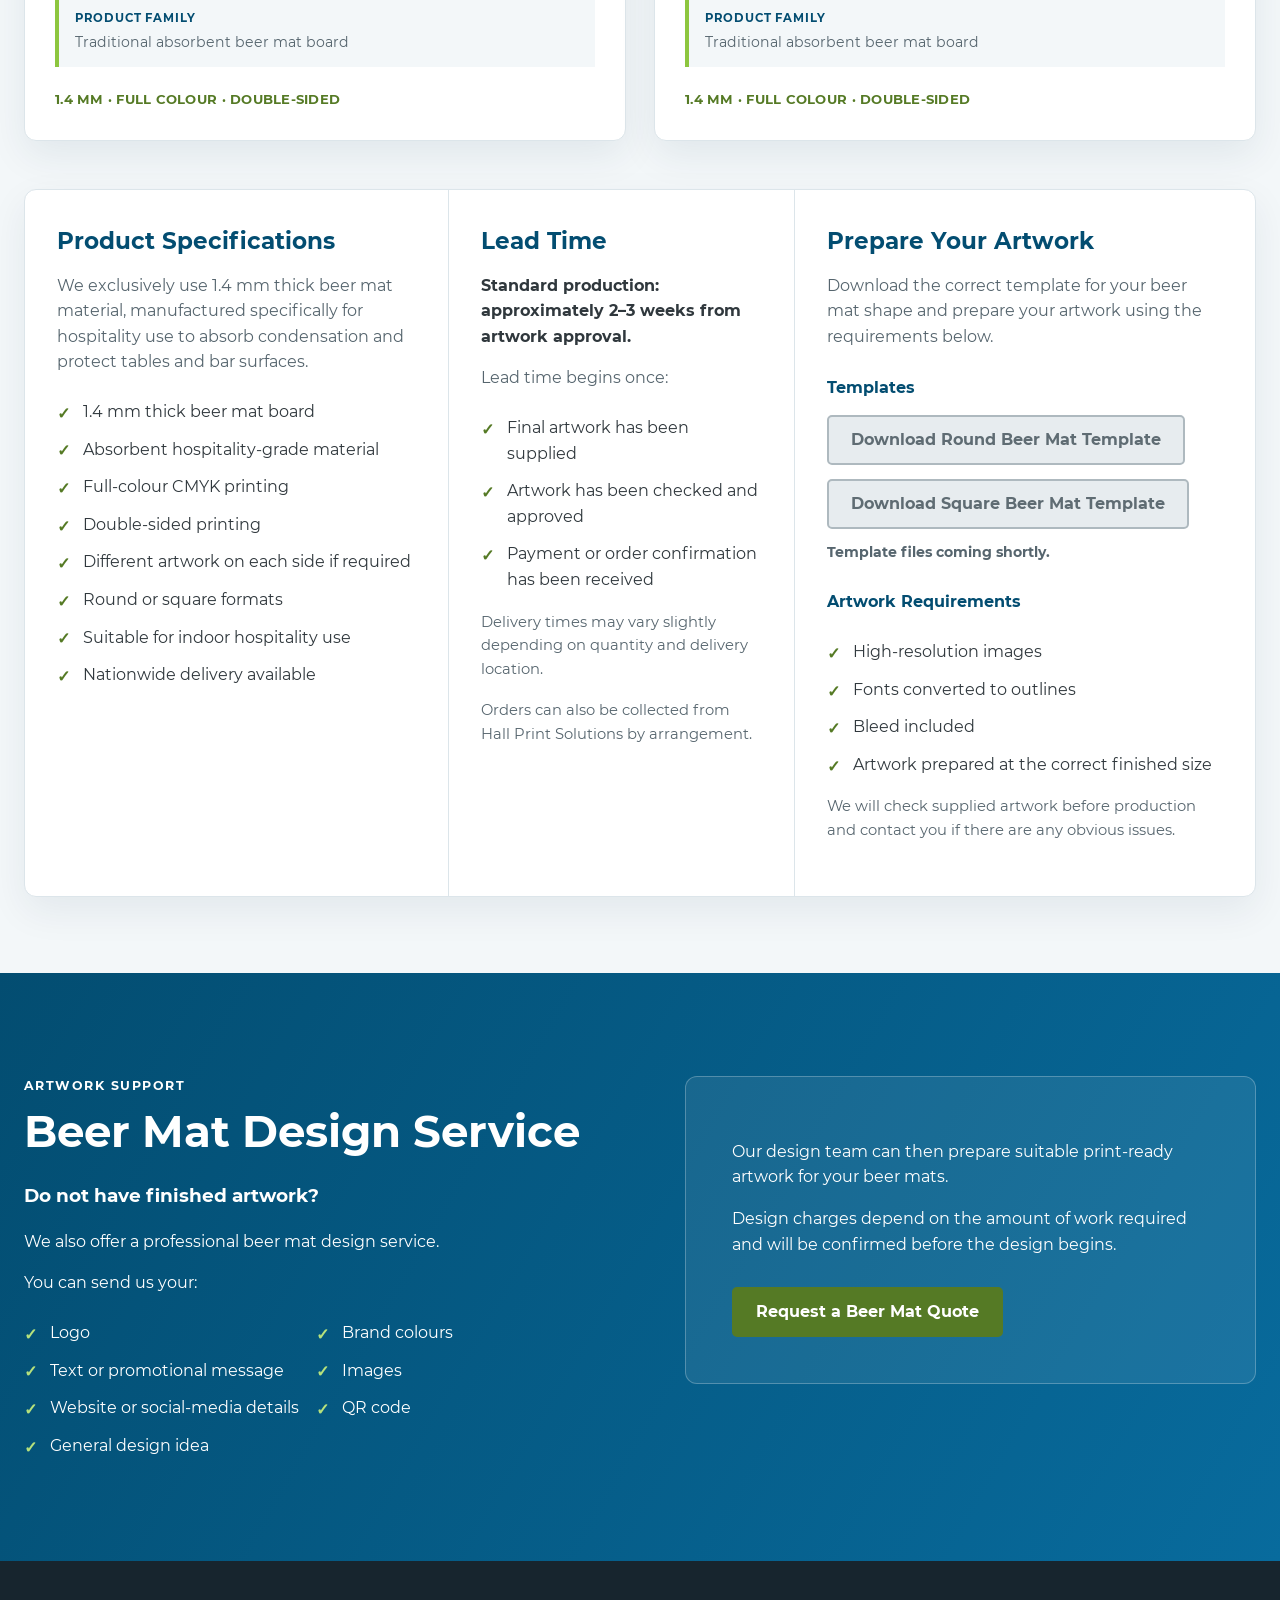
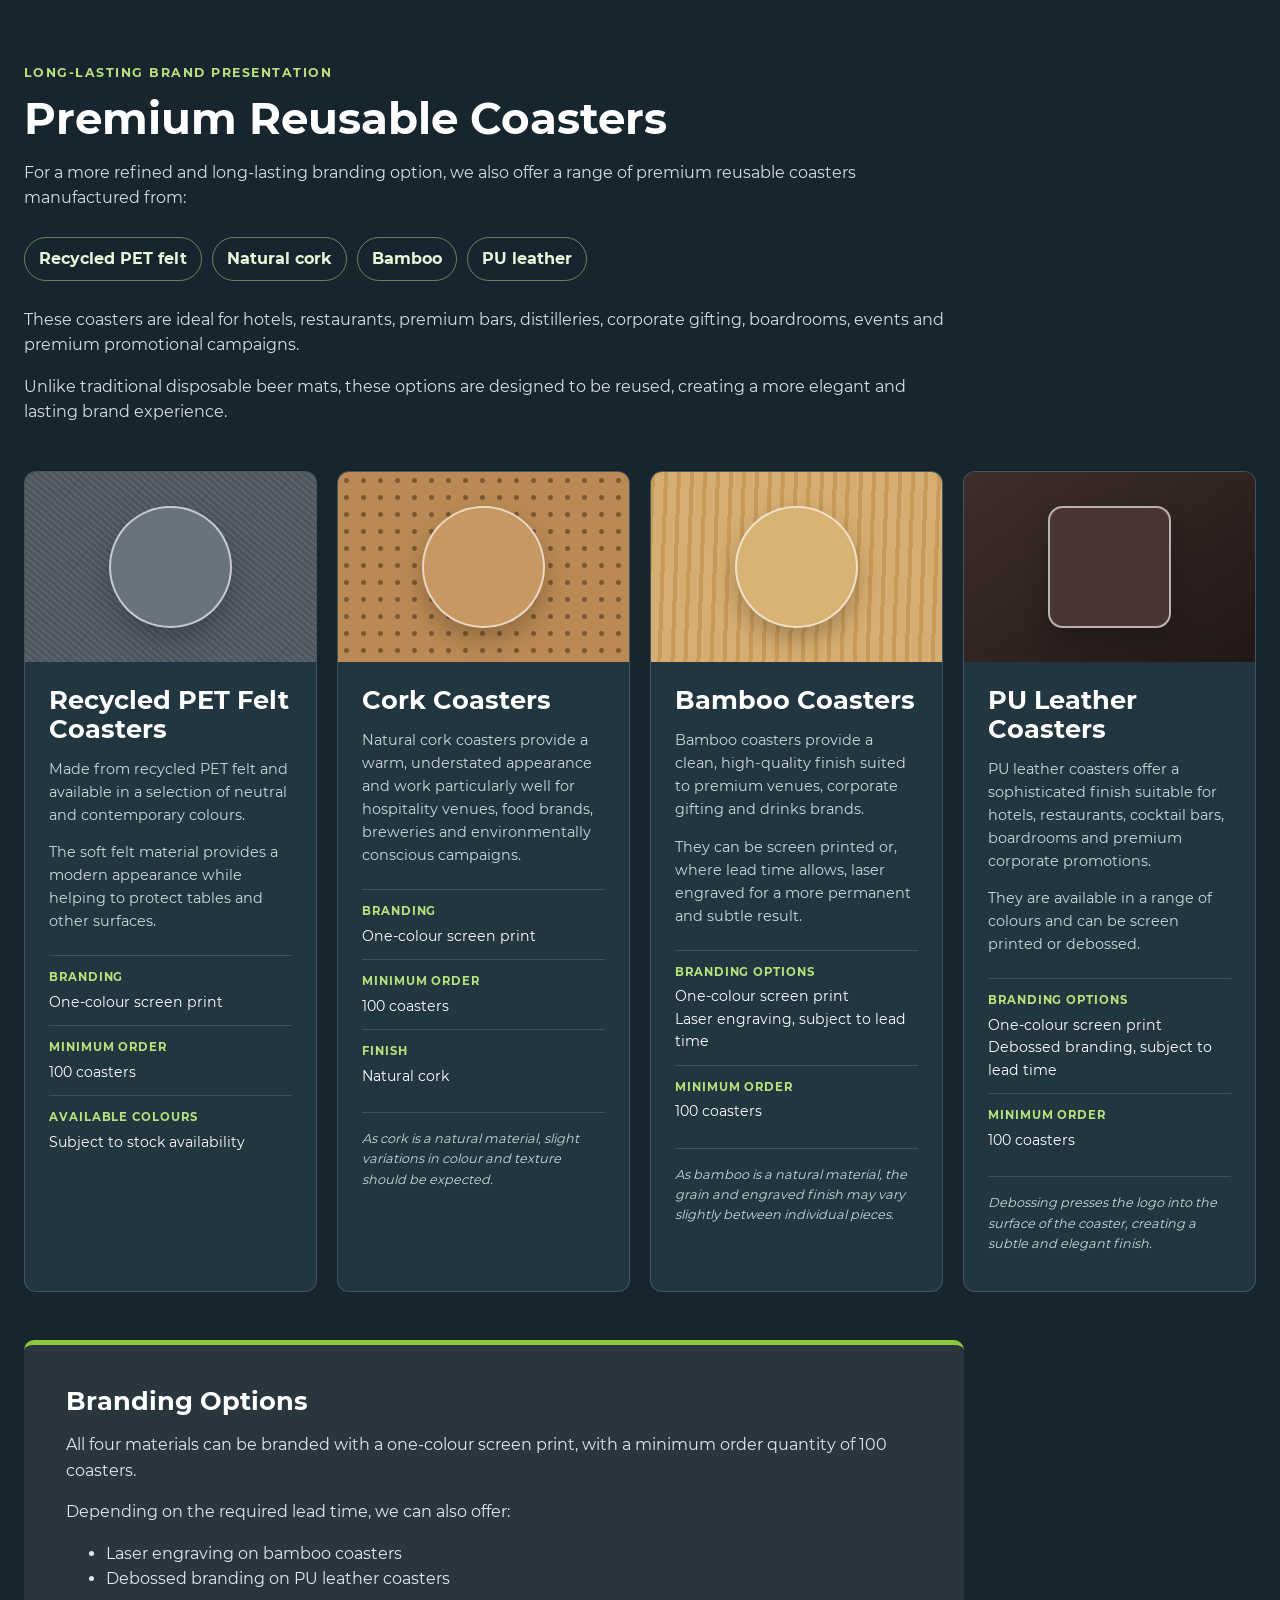
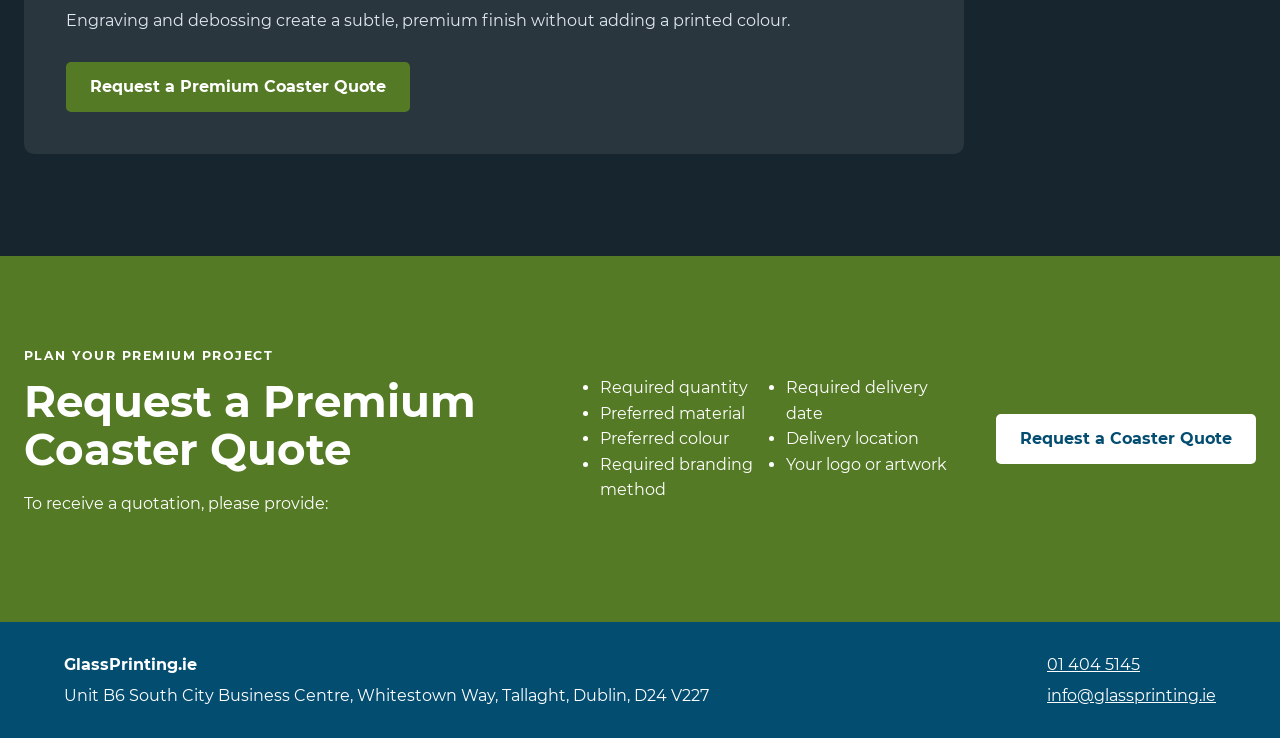
==== commit 3eaa095b: "refactor: consolidate Beer Mats product information layout" ====
--- a/beer-mats.html
+++ b/beer-mats.html
@@ -114,14 +114,10 @@
                     </article>
                 </div>
 
-                <div class="beer-traditional-specification" aria-labelledby="traditional-specification-title">
-                    <div>
-                        <p class="beer-eyebrow">Technical overview</p>
-                        <h2 id="traditional-specification-title">Product Specifications</h2>
-                        <p>We exclusively use 1.4 mm thick beer mat material.</p>
-                        <p>This is the standard thickness used throughout the hospitality industry. It is specifically manufactured to absorb condensation and protect tables and bar surfaces.</p>
-                    </div>
-                    <div class="beer-spec-panel">
+                <div class="beer-mats-info-panel">
+                    <div class="beer-info-column">
+                        <h3>Product Specifications</h3>
+                        <p>We exclusively use 1.4 mm thick beer mat material, manufactured specifically for hospitality use to absorb condensation and protect tables and bar surfaces.</p>
                         <ul class="beer-spec-list">
                             <li>1.4 mm thick beer mat board</li>
                             <li>Absorbent hospitality-grade material</li>
@@ -133,61 +129,36 @@
                             <li>Nationwide delivery available</li>
                         </ul>
                     </div>
-                </div>
-            </div>
-        </section>
-
-        <section class="beer-section beer-process-section" aria-labelledby="lead-time-title">
-            <div class="beer-shell beer-process-grid">
-                <div>
-                    <p class="beer-eyebrow">Production planning</p>
-                    <h2 id="lead-time-title">Lead Time</h2>
-                    <p class="beer-lead">Our standard production lead time is approximately 2–3 weeks from artwork approval.</p>
-                    <p>Lead time begins once:</p>
-                    <ul class="beer-check-list">
-                        <li>Final artwork has been supplied</li>
-                        <li>The artwork has been checked and approved</li>
-                        <li>Payment or order confirmation has been received</li>
-                    </ul>
-                    <p>Delivery times may vary slightly depending on quantity and delivery location.</p>
-                    <p>Orders can also be collected from Hall Print Solutions by arrangement.</p>
-                </div>
-                <aside class="beer-timeline" aria-label="Lead time summary">
-                    <span class="beer-timeline-number">2–3</span>
-                    <strong>weeks</strong>
-                    <p>Standard production lead time from artwork approval.</p>
-                </aside>
-            </div>
-        </section>
-
-        <section class="beer-section" aria-labelledby="templates-title">
-            <div class="beer-shell beer-template-layout">
-                <div>
-                    <p class="beer-eyebrow">Artwork preparation</p>
-                    <h2 id="templates-title">Download an Artwork Template</h2>
-                    <p>Artwork templates are available to download for each standard beer mat shape.</p>
-                    <p>The templates show:</p>
-                    <ul class="beer-check-list">
-                        <li>Finished size</li>
-                        <li>Bleed area</li>
-                        <li>Safe area</li>
-                        <li>Cutting line</li>
-                    </ul>
-                    <div class="beer-template-actions" aria-label="Artwork template downloads">
-                        <span class="beer-button beer-button-disabled" role="link" aria-disabled="true">Download Round Beer Mat Template</span>
-                        <span class="beer-button beer-button-disabled" role="link" aria-disabled="true">Download Square Beer Mat Template</span>
+                    <div class="beer-info-column">
+                        <h3>Lead Time</h3>
+                        <p class="beer-info-emphasis"><strong>Standard production: approximately 2–3 weeks from artwork approval.</strong></p>
+                        <p>Lead time begins once:</p>
+                        <ul class="beer-check-list">
+                            <li>Final artwork has been supplied</li>
+                            <li>Artwork has been checked and approved</li>
+                            <li>Payment or order confirmation has been received</li>
+                        </ul>
+                        <p class="beer-info-supporting">Delivery times may vary slightly depending on quantity and delivery location.</p>
+                        <p class="beer-info-supporting">Orders can also be collected from Hall Print Solutions by arrangement.</p>
                     </div>
-                    <p class="beer-pending-note">Template file upload pending.</p>
-                </div>
-                <div class="beer-artwork-panel">
-                    <h3>Artwork Requirements</h3>
-                    <ul class="beer-spec-list">
-                        <li>High-resolution images</li>
-                        <li>Fonts converted to outlines</li>
-                        <li>Bleed included</li>
-                        <li>Artwork prepared at the correct finished size</li>
-                    </ul>
-                    <p>We will check supplied artwork before production and contact you if there are any obvious issues.</p>
+                    <div class="beer-info-column beer-artwork-column">
+                        <h3>Prepare Your Artwork</h3>
+                        <p>Download the correct template for your beer mat shape and prepare your artwork using the requirements below.</p>
+                        <h4>Templates</h4>
+                        <div class="beer-template-actions" aria-label="Artwork template downloads">
+                            <span class="beer-button beer-button-disabled" role="link" aria-disabled="true">Download Round Beer Mat Template</span>
+                            <span class="beer-button beer-button-disabled" role="link" aria-disabled="true">Download Square Beer Mat Template</span>
+                        </div>
+                        <p class="beer-pending-note">Template files coming shortly.</p>
+                        <h4>Artwork Requirements</h4>
+                        <ul class="beer-spec-list">
+                            <li>High-resolution images</li>
+                            <li>Fonts converted to outlines</li>
+                            <li>Bleed included</li>
+                            <li>Artwork prepared at the correct finished size</li>
+                        </ul>
+                        <p class="beer-info-supporting">We will check supplied artwork before production and contact you if there are any obvious issues.</p>
+                    </div>
                 </div>
             </div>
         </section>
--- a/beer-mats.css
+++ b/beer-mats.css
@@ -278,14 +278,12 @@
     padding: clamp(68px, 8vw, 108px) 0;
 }
 
-.beer-traditional,
-.beer-process-section {
+.beer-traditional {
+    padding-bottom: clamp(64px, 6vw, 80px);
     background: var(--beer-light);
 }
 
 .beer-two-column,
-.beer-process-grid,
-.beer-template-layout,
 .beer-design-grid {
     display: grid;
     grid-template-columns: repeat(2, minmax(0, 1fr));
@@ -294,8 +292,6 @@
 }
 
 .beer-section-intro > p:not(.beer-eyebrow),
-.beer-process-grid > div > p,
-.beer-template-layout > div > p,
 .beer-design-grid > div > p,
 .beer-premium-intro > p,
 .beer-branding-panel > p {
@@ -313,8 +309,6 @@
     max-width: 900px;
 }
 
-.beer-spec-panel,
-.beer-artwork-panel,
 .beer-branding-panel {
     padding: clamp(28px, 4vw, 42px);
     border-top: 5px solid var(--beer-green-bright);
@@ -448,58 +442,54 @@
     text-transform: uppercase;
 }
 
-.beer-traditional-specification {
+.beer-mats-info-panel {
     display: grid;
-    grid-template-columns: repeat(2, minmax(0, 1fr));
-    align-items: start;
-    gap: clamp(40px, 7vw, 86px);
-    margin-top: clamp(64px, 8vw, 96px);
-    padding-top: clamp(54px, 7vw, 80px);
-    border-top: 1px solid var(--beer-line);
-}
-
-.beer-traditional-specification > div:first-child > p:not(.beer-eyebrow) {
+    grid-template-columns: minmax(0, 1.1fr) minmax(0, 0.9fr) minmax(0, 1.2fr);
+    margin-top: clamp(40px, 4vw, 48px);
+    overflow: hidden;
+    border: 1px solid var(--beer-line);
+    border-radius: 12px;
+    background: var(--beer-white);
+    box-shadow: 0 14px 38px rgba(3, 45, 72, 0.07);
+}
+
+.beer-info-column {
+    min-width: 0;
+    padding: clamp(30px, 3vw, 40px) 32px;
+}
+
+.beer-info-column + .beer-info-column {
+    border-left: 1px solid var(--beer-line);
+}
+
+.beer-info-column h3 {
+    margin-bottom: 18px;
+    color: var(--beer-blue-dark);
+    font-size: clamp(1.35rem, 1.8vw, 1.65rem);
+}
+
+.beer-info-column h4 {
+    margin: 26px 0 12px;
+    color: var(--beer-blue-dark);
+    font-size: 1rem;
+}
+
+.beer-info-column > p {
     color: var(--beer-muted);
 }
 
-.beer-process-grid {
-    align-items: center;
-}
-
-.beer-timeline {
-    display: flex;
-    min-height: 350px;
-    align-items: center;
-    justify-content: center;
-    flex-direction: column;
-    padding: 44px;
-    border-radius: 16px;
-    background: var(--beer-blue-dark);
-    color: var(--beer-white);
-    text-align: center;
-}
-
-.beer-timeline-number {
-    color: #b7e27c;
-    font-size: clamp(4rem, 9vw, 7.5rem);
-    font-weight: 700;
-    line-height: 0.9;
-}
-
-.beer-timeline strong {
-    margin-top: 12px;
-    font-size: 1.5rem;
-    text-transform: uppercase;
-}
-
-.beer-timeline p {
-    max-width: 340px;
-    margin: 18px 0 0;
-    color: #e7f1f5;
+.beer-info-emphasis {
+    color: var(--beer-ink) !important;
+}
+
+.beer-info-supporting {
+    margin-top: 18px;
+    font-size: 0.92rem;
 }
 
 .beer-template-actions {
     align-items: stretch;
+    margin-top: 14px;
 }
 
 .beer-button-disabled {
@@ -513,11 +503,6 @@
     margin-top: 12px;
     font-size: 0.88rem;
     font-weight: 700;
-}
-
-.beer-artwork-panel p {
-    margin: 24px 0 0;
-    color: var(--beer-muted);
 }
 
 .beer-design-section {
@@ -769,6 +754,16 @@
 }
 
 @media (max-width: 1120px) {
+    .beer-mats-info-panel {
+        grid-template-columns: repeat(2, minmax(0, 1fr));
+    }
+
+    .beer-artwork-column {
+        grid-column: 1 / -1;
+        border-top: 1px solid var(--beer-line);
+        border-left: 0 !important;
+    }
+
     .beer-material-grid {
         grid-template-columns: repeat(2, minmax(0, 1fr));
     }
@@ -804,10 +799,7 @@
     }
 
     .beer-two-column,
-    .beer-process-grid,
-    .beer-template-layout,
-    .beer-design-grid,
-    .beer-traditional-specification {
+    .beer-design-grid {
         grid-template-columns: minmax(0, 1fr);
     }
 }
@@ -837,6 +829,19 @@
 
     .beer-page h2 {
         font-size: 1.9rem;
+    }
+
+    .beer-mats-info-panel {
+        grid-template-columns: minmax(0, 1fr);
+    }
+
+    .beer-info-column {
+        padding: 24px 22px;
+    }
+
+    .beer-info-column + .beer-info-column {
+        border-top: 1px solid var(--beer-line);
+        border-left: 0;
     }
 
     .beer-actions,
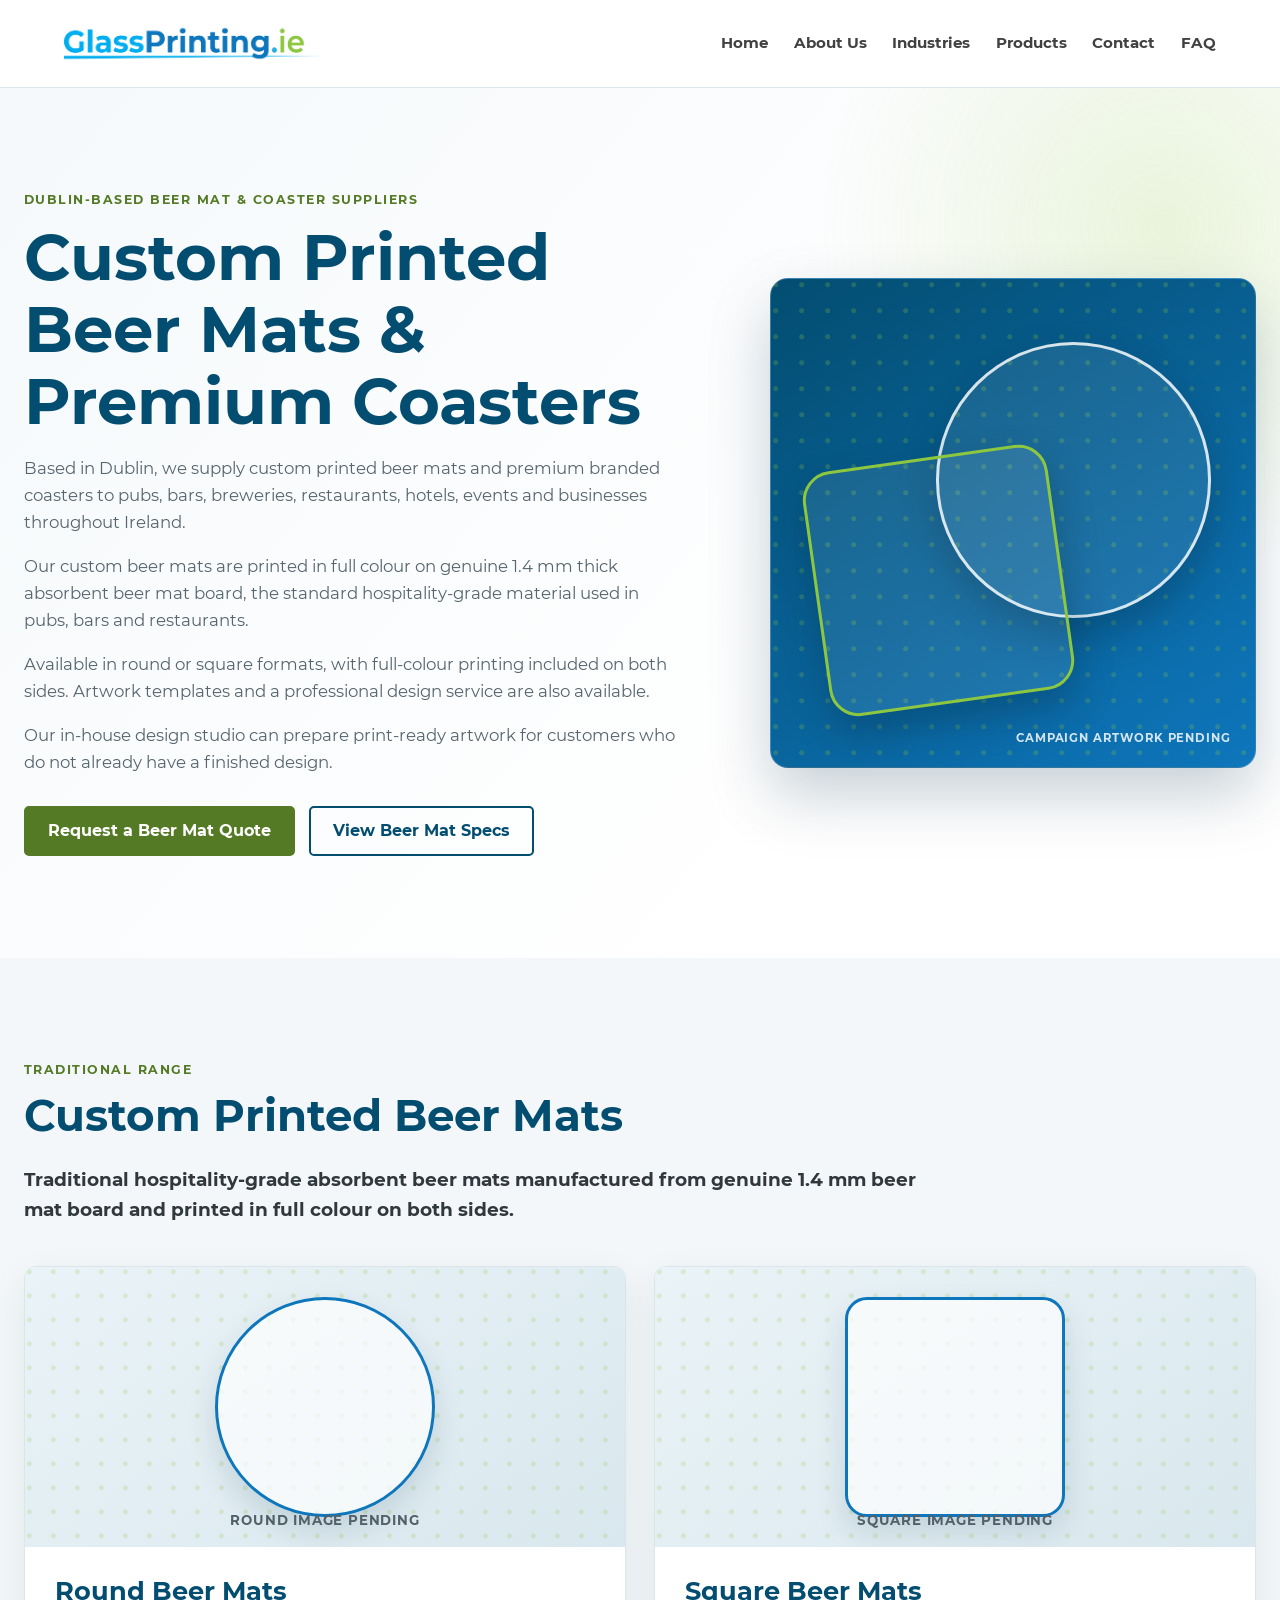
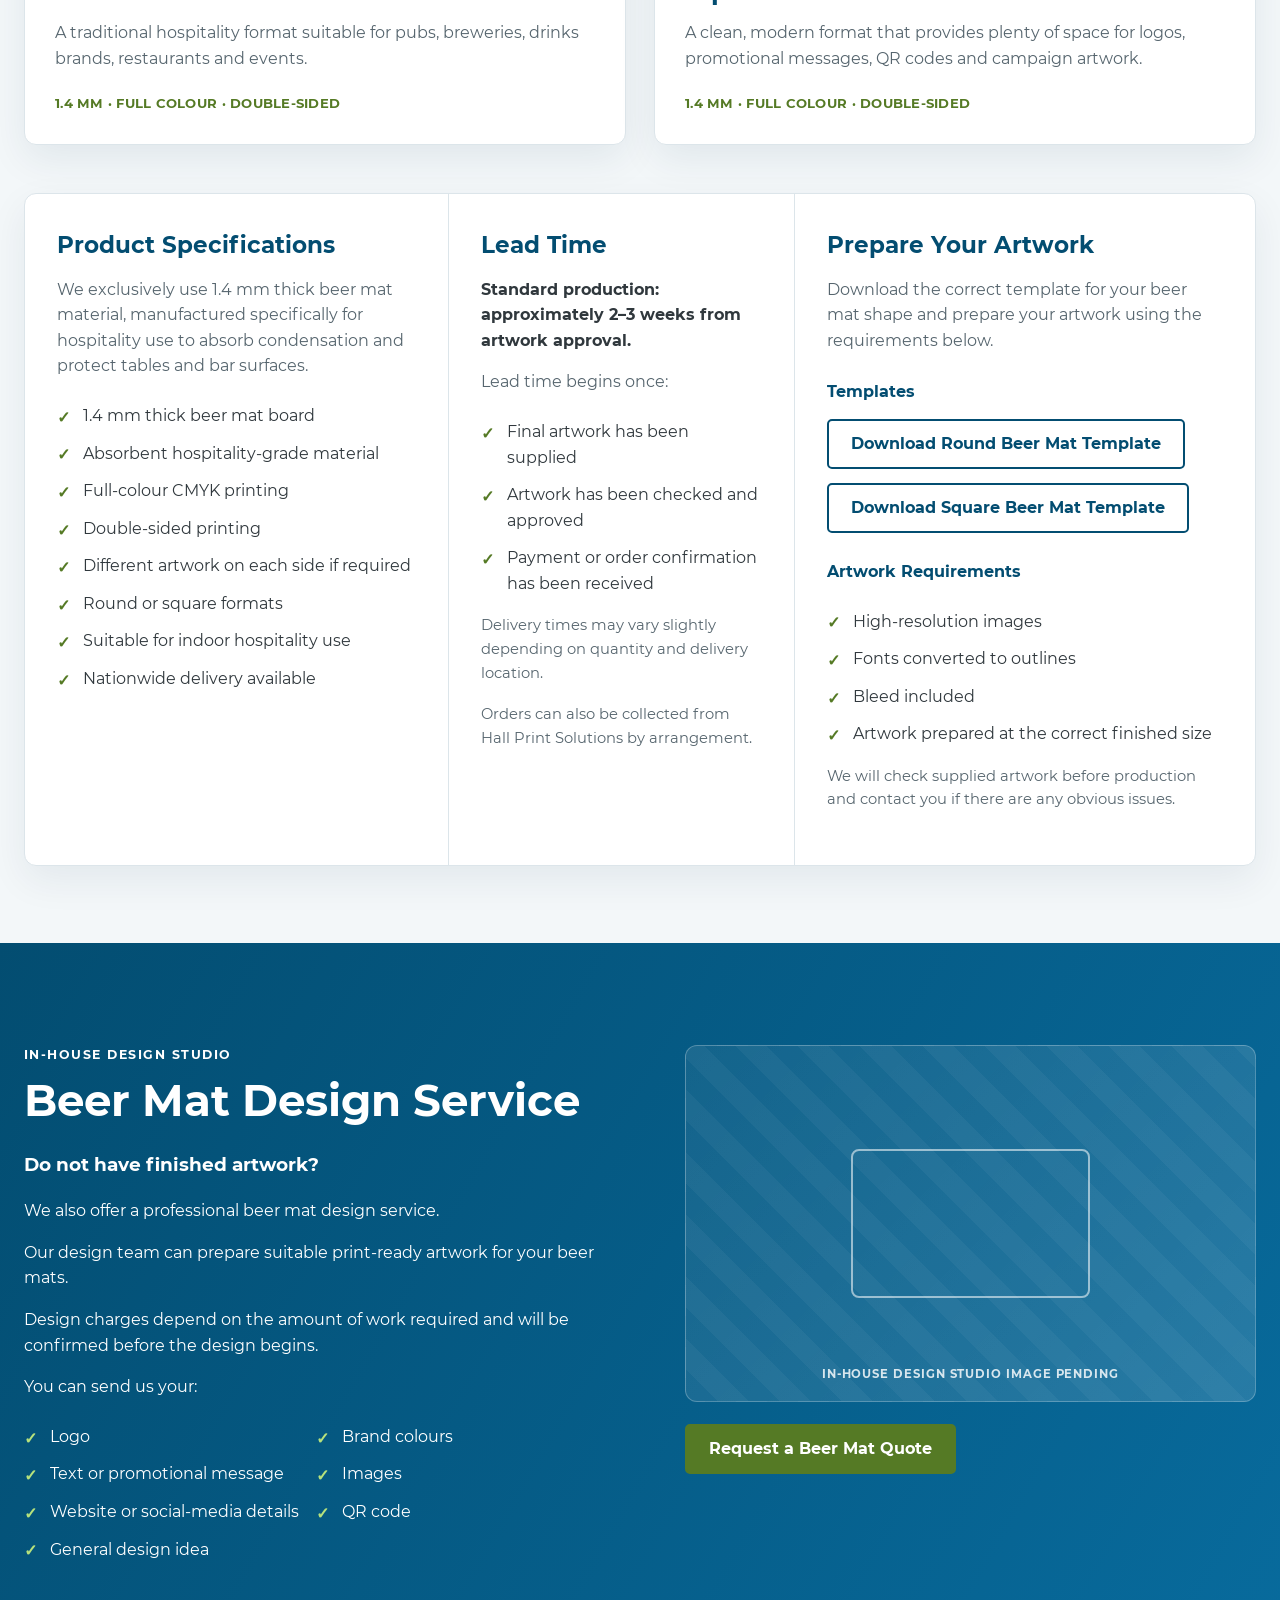
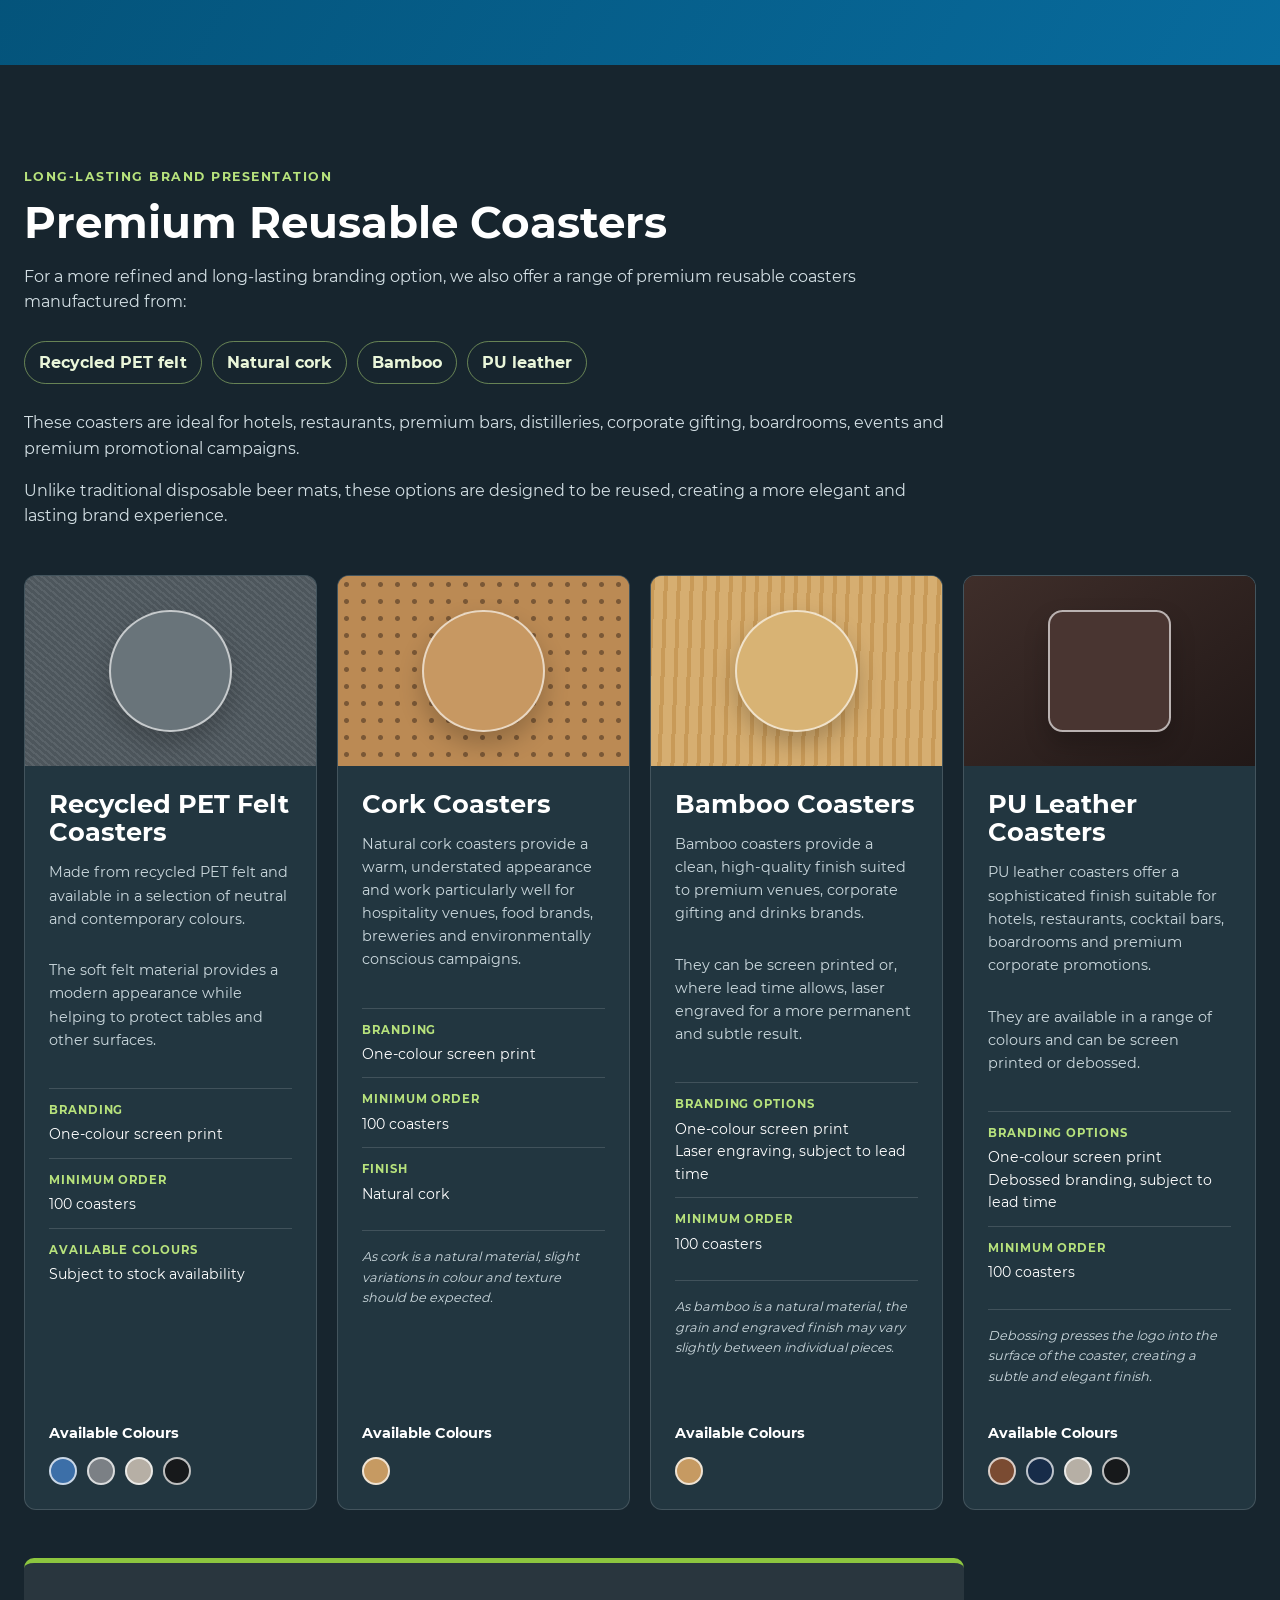
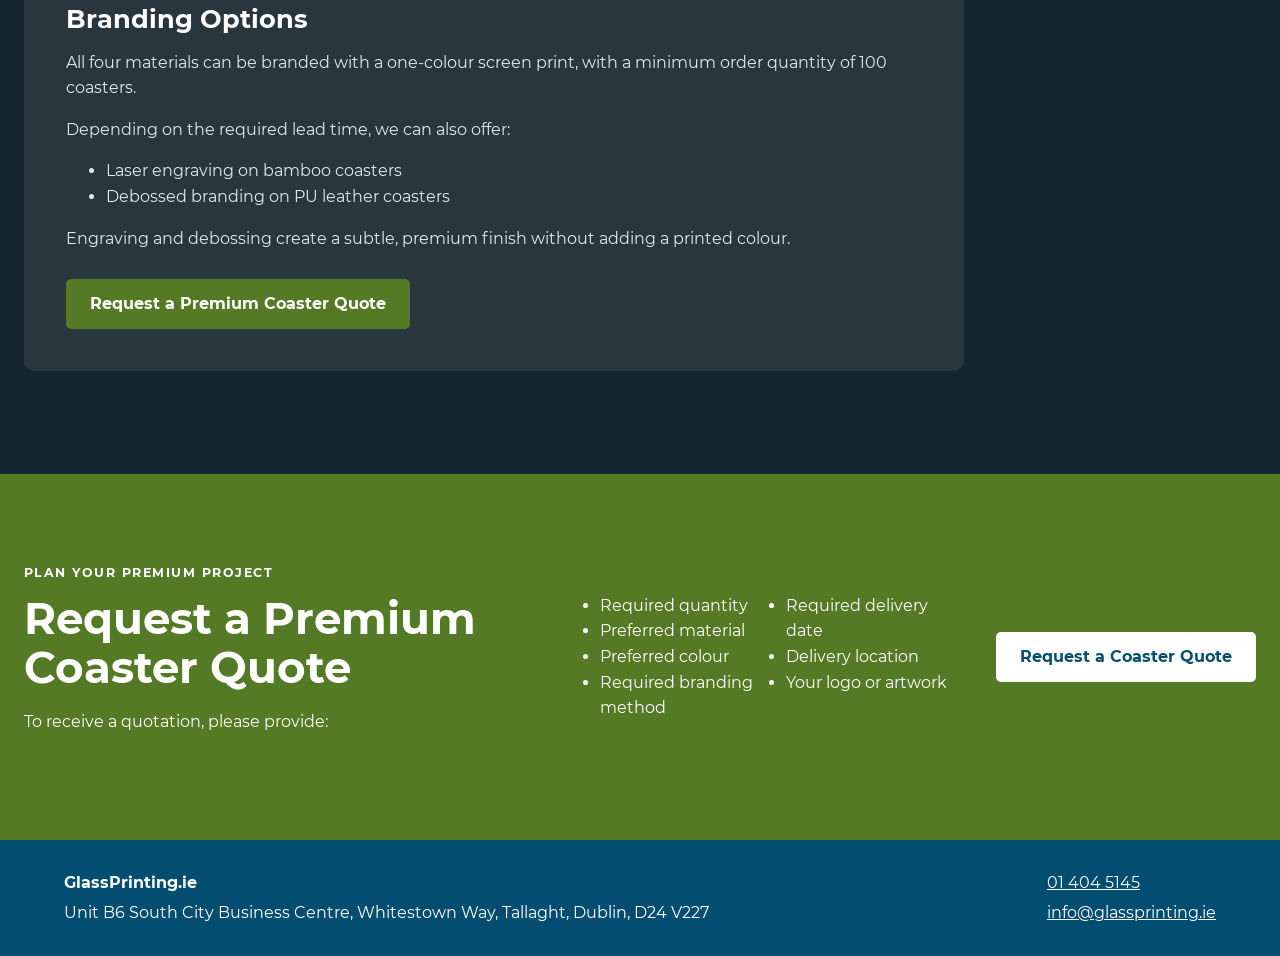
==== commit ae493f00: "feat: update Beer Mats content, templates and product UI" ====
--- a/beer-mats.html
+++ b/beer-mats.html
@@ -62,17 +62,18 @@
         <section class="beer-hero" aria-labelledby="beer-page-title">
             <div class="beer-shell beer-hero-grid">
                 <div class="beer-hero-copy">
-                    <p class="beer-eyebrow">Hospitality print and premium brand presentation</p>
+                    <p class="beer-eyebrow">Dublin-based Beer Mat &amp; Coaster Suppliers</p>
                     <h1 id="beer-page-title">Custom Printed Beer Mats &amp; Premium Coasters</h1>
-                    <p>Create professionally printed beer mats for your pub, bar, brewery, restaurant, hotel, event or promotional campaign.</p>
-                    <p>Our custom beer mats are printed in full colour on genuine 1.4 mm thick absorbent beer mat board. This is the standard hospitality-grade thickness commonly used in pubs, bars and restaurants.</p>
-                    <p>Available in round or square formats, with full-colour printing included on both sides.</p>
+                    <p>Based in Dublin, we supply custom printed beer mats and premium branded coasters to pubs, bars, breweries, restaurants, hotels, events and businesses throughout Ireland.</p>
+                    <p>Our custom beer mats are printed in full colour on genuine 1.4 mm thick absorbent beer mat board, the standard hospitality-grade material used in pubs, bars and restaurants.</p>
+                    <p>Available in round or square formats, with full-colour printing included on both sides. Artwork templates and a professional design service are also available.</p>
+                    <p>Our in-house design studio can prepare print-ready artwork for customers who do not already have a finished design.</p>
                     <div class="beer-actions">
                         <a class="beer-button beer-button-primary" href="contact.php?product=beer-mats#quote-form">Request a Beer Mat Quote</a>
-                        <a class="beer-button beer-button-secondary" href="#traditional-beer-mats">View Specifications</a>
-                    </div>
-                </div>
-                <div class="beer-hero-media beer-placeholder" role="img" aria-label="Image area reserved for approved Beer Mats campaign artwork">
+                        <a class="beer-button beer-button-secondary" href="#traditional-beer-mats">View Beer Mat Specs</a>
+                    </div>
+                </div>
+                <div class="beer-hero-media beer-placeholder" role="img" aria-label="Image area reserved for approved Beer Mats campaign artwork" data-asset-path="images/beer-mats/beer-mats-hero-composition.webp">
                     <span class="beer-placeholder-round"></span>
                     <span class="beer-placeholder-square"></span>
                     <span class="beer-placeholder-label">Campaign artwork pending</span>
@@ -89,26 +90,24 @@
                 </div>
                 <div class="beer-shape-grid">
                     <article class="beer-shape-card">
-                        <div class="beer-shape-media beer-shape-round" role="img" aria-label="Image area reserved for an approved round Beer Mat image">
+                        <div class="beer-shape-media beer-shape-round" role="img" aria-label="Image area reserved for an approved Beer Mats range photo" data-asset-path="images/beer-mats/beer-mats-range-photo.webp">
                             <span></span>
                             <small>Round image pending</small>
                         </div>
                         <div class="beer-card-content">
                             <h3>Round Beer Mats</h3>
                             <p>A traditional hospitality format suitable for pubs, breweries, drinks brands, restaurants and events.</p>
-                            <p class="beer-product-family"><strong>Product family</strong>Traditional absorbent beer mat board</p>
                             <p class="beer-card-summary">1.4 mm <span aria-hidden="true">·</span> Full Colour <span aria-hidden="true">·</span> Double-Sided</p>
                         </div>
                     </article>
                     <article class="beer-shape-card">
-                        <div class="beer-shape-media beer-shape-square" role="img" aria-label="Image area reserved for an approved square Beer Mat image">
+                        <div class="beer-shape-media beer-shape-square" role="img" aria-label="Image area reserved for an approved Beer Mats range photo" data-asset-path="images/beer-mats/beer-mats-range-photo.webp">
                             <span></span>
                             <small>Square image pending</small>
                         </div>
                         <div class="beer-card-content">
                             <h3>Square Beer Mats</h3>
                             <p>A clean, modern format that provides plenty of space for logos, promotional messages, QR codes and campaign artwork.</p>
-                            <p class="beer-product-family"><strong>Product family</strong>Traditional absorbent beer mat board</p>
                             <p class="beer-card-summary">1.4 mm <span aria-hidden="true">·</span> Full Colour <span aria-hidden="true">·</span> Double-Sided</p>
                         </div>
                     </article>
@@ -146,10 +145,9 @@
                         <p>Download the correct template for your beer mat shape and prepare your artwork using the requirements below.</p>
                         <h4>Templates</h4>
                         <div class="beer-template-actions" aria-label="Artwork template downloads">
-                            <span class="beer-button beer-button-disabled" role="link" aria-disabled="true">Download Round Beer Mat Template</span>
-                            <span class="beer-button beer-button-disabled" role="link" aria-disabled="true">Download Square Beer Mat Template</span>
-                        </div>
-                        <p class="beer-pending-note">Template files coming shortly.</p>
+                            <a class="beer-button beer-button-secondary" href="pdfs/Template_R103_EN.pdf" download>Download Round Beer Mat Template</a>
+                            <a class="beer-button beer-button-secondary" href="pdfs/Template_93x93_EN.pdf" download>Download Square Beer Mat Template</a>
+                        </div>
                         <h4>Artwork Requirements</h4>
                         <ul class="beer-spec-list">
                             <li>High-resolution images</li>
@@ -166,10 +164,12 @@
         <section class="beer-section beer-design-section" aria-labelledby="design-service-title">
             <div class="beer-shell beer-design-grid">
                 <div>
-                    <p class="beer-eyebrow">Artwork support</p>
+                    <p class="beer-eyebrow">In-house Design Studio</p>
                     <h2 id="design-service-title">Beer Mat Design Service</h2>
                     <p class="beer-lead">Do not have finished artwork?</p>
                     <p>We also offer a professional beer mat design service.</p>
+                    <p>Our design team can prepare suitable print-ready artwork for your beer mats.</p>
+                    <p>Design charges depend on the amount of work required and will be confirmed before the design begins.</p>
                     <p>You can send us your:</p>
                     <ul class="beer-check-list beer-check-list-compact">
                         <li>Logo</li>
@@ -181,9 +181,11 @@
                         <li>General design idea</li>
                     </ul>
                 </div>
-                <div class="beer-design-callout">
-                    <p>Our design team can then prepare suitable print-ready artwork for your beer mats.</p>
-                    <p>Design charges depend on the amount of work required and will be confirmed before the design begins.</p>
+                <div class="beer-design-media-block">
+                    <div class="beer-design-media-placeholder" role="img" aria-label="Image area reserved for approved in-house design studio artwork">
+                        <span aria-hidden="true"></span>
+                        <small>In-house design studio image pending</small>
+                    </div>
                     <a class="beer-button beer-button-primary" href="contact.php?product=beer-mats#quote-form">Request a Beer Mat Quote</a>
                 </div>
             </div>
@@ -206,8 +208,11 @@
                 </div>
 
                 <div class="beer-material-grid">
-                    <article class="beer-material-card beer-material-felt">
-                        <div class="beer-material-media" role="img" aria-label="Material-inspired placeholder for Recycled PET Felt Coasters"><span></span></div>
+                    <article class="beer-material-card beer-material-felt" data-colour-key="rpet-felt">
+                        <div class="beer-material-media" role="group" aria-label="Recycled PET Felt Coaster image gallery">
+                            <div class="beer-material-slide" role="img" aria-label="Image placeholder 1 for Recycled PET Felt Coasters" data-asset-path="images/beer-mats/rpet-felt-coaster-01.webp"><span></span></div>
+                            <div class="beer-material-slide" role="img" aria-label="Image placeholder 2 for Recycled PET Felt Coasters" data-asset-path="images/beer-mats/rpet-felt-coaster-02.webp"><span></span></div>
+                        </div>
                         <div class="beer-material-content">
                             <h3>Recycled PET Felt Coasters</h3>
                             <p>Made from recycled PET felt and available in a selection of neutral and contemporary colours.</p>
@@ -217,11 +222,23 @@
                                 <div><dt>Minimum order</dt><dd>100 coasters</dd></div>
                                 <div><dt>Available colours</dt><dd>Subject to stock availability</dd></div>
                             </dl>
-                        </div>
-                    </article>
-
-                    <article class="beer-material-card beer-material-cork">
-                        <div class="beer-material-media" role="img" aria-label="Material-inspired placeholder for Cork Coasters"><span></span></div>
+                            <div class="beer-colour-options">
+                                <h4>Available Colours</h4>
+                                <div class="beer-colour-swatches" aria-label="Available colours for Recycled PET Felt Coasters">
+                                    <button class="beer-colour-swatch" type="button" aria-label="Blue" style="--swatch-colour:#3c6fa8"></button>
+                                    <button class="beer-colour-swatch" type="button" aria-label="Grey" style="--swatch-colour:#7b8085"></button>
+                                    <button class="beer-colour-swatch" type="button" aria-label="Stone Grey" style="--swatch-colour:#b6afa5"></button>
+                                    <button class="beer-colour-swatch" type="button" aria-label="Black" style="--swatch-colour:#17191b"></button>
+                                </div>
+                            </div>
+                        </div>
+                    </article>
+
+                    <article class="beer-material-card beer-material-cork" data-colour-key="cork">
+                        <div class="beer-material-media" role="group" aria-label="Cork Coaster image gallery">
+                            <div class="beer-material-slide" role="img" aria-label="Image placeholder 1 for Cork Coasters" data-asset-path="images/beer-mats/cork-coaster-01.webp"><span></span></div>
+                            <div class="beer-material-slide" role="img" aria-label="Image placeholder 2 for Cork Coasters" data-asset-path="images/beer-mats/cork-coaster-02.webp"><span></span></div>
+                        </div>
                         <div class="beer-material-content">
                             <h3>Cork Coasters</h3>
                             <p>Natural cork coasters provide a warm, understated appearance and work particularly well for hospitality venues, food brands, breweries and environmentally conscious campaigns.</p>
@@ -231,11 +248,20 @@
                                 <div><dt>Finish</dt><dd>Natural cork</dd></div>
                             </dl>
                             <p class="beer-material-note">As cork is a natural material, slight variations in colour and texture should be expected.</p>
-                        </div>
-                    </article>
-
-                    <article class="beer-material-card beer-material-bamboo">
-                        <div class="beer-material-media" role="img" aria-label="Material-inspired placeholder for Bamboo Coasters"><span></span></div>
+                            <div class="beer-colour-options">
+                                <h4>Available Colours</h4>
+                                <div class="beer-colour-swatches" aria-label="Available colours for Cork Coasters">
+                                    <button class="beer-colour-swatch" type="button" aria-label="Wood" style="--swatch-colour:#c69a62"></button>
+                                </div>
+                            </div>
+                        </div>
+                    </article>
+
+                    <article class="beer-material-card beer-material-bamboo" data-colour-key="bamboo">
+                        <div class="beer-material-media" role="group" aria-label="Bamboo Coaster image gallery">
+                            <div class="beer-material-slide" role="img" aria-label="Image placeholder 1 for Bamboo Coasters" data-asset-path="images/beer-mats/bamboo-coaster-01.webp"><span></span></div>
+                            <div class="beer-material-slide" role="img" aria-label="Image placeholder 2 for Bamboo Coasters" data-asset-path="images/beer-mats/bamboo-coaster-02.webp"><span></span></div>
+                        </div>
                         <div class="beer-material-content">
                             <h3>Bamboo Coasters</h3>
                             <p>Bamboo coasters provide a clean, high-quality finish suited to premium venues, corporate gifting and drinks brands.</p>
@@ -245,11 +271,20 @@
                                 <div><dt>Minimum order</dt><dd>100 coasters</dd></div>
                             </dl>
                             <p class="beer-material-note">As bamboo is a natural material, the grain and engraved finish may vary slightly between individual pieces.</p>
-                        </div>
-                    </article>
-
-                    <article class="beer-material-card beer-material-leather">
-                        <div class="beer-material-media" role="img" aria-label="Material-inspired placeholder for PU Leather Coasters"><span></span></div>
+                            <div class="beer-colour-options">
+                                <h4>Available Colours</h4>
+                                <div class="beer-colour-swatches" aria-label="Available colours for Bamboo Coasters">
+                                    <button class="beer-colour-swatch" type="button" aria-label="Wood" style="--swatch-colour:#c69a62"></button>
+                                </div>
+                            </div>
+                        </div>
+                    </article>
+
+                    <article class="beer-material-card beer-material-leather" data-colour-key="pu-leather">
+                        <div class="beer-material-media" role="group" aria-label="PU Leather Coaster image gallery">
+                            <div class="beer-material-slide" role="img" aria-label="Image placeholder 1 for PU Leather Coasters" data-asset-path="images/beer-mats/pu-leather-coaster-01.webp"><span></span></div>
+                            <div class="beer-material-slide" role="img" aria-label="Image placeholder 2 for PU Leather Coasters" data-asset-path="images/beer-mats/pu-leather-coaster-02.webp"><span></span></div>
+                        </div>
                         <div class="beer-material-content">
                             <h3>PU Leather Coasters</h3>
                             <p>PU leather coasters offer a sophisticated finish suitable for hotels, restaurants, cocktail bars, boardrooms and premium corporate promotions.</p>
@@ -259,6 +294,15 @@
                                 <div><dt>Minimum order</dt><dd>100 coasters</dd></div>
                             </dl>
                             <p class="beer-material-note">Debossing presses the logo into the surface of the coaster, creating a subtle and elegant finish.</p>
+                            <div class="beer-colour-options">
+                                <h4>Available Colours</h4>
+                                <div class="beer-colour-swatches" aria-label="Available colours for PU Leather Coasters">
+                                    <button class="beer-colour-swatch" type="button" aria-label="Brown" style="--swatch-colour:#7a4b32"></button>
+                                    <button class="beer-colour-swatch" type="button" aria-label="French Navy" style="--swatch-colour:#172c49"></button>
+                                    <button class="beer-colour-swatch" type="button" aria-label="Stone Grey" style="--swatch-colour:#b6afa5"></button>
+                                    <button class="beer-colour-swatch" type="button" aria-label="Black" style="--swatch-colour:#17191b"></button>
+                                </div>
+                            </div>
                         </div>
                     </article>
                 </div>
--- a/beer-mats.css
+++ b/beer-mats.css
@@ -237,6 +237,13 @@
     box-shadow: 0 28px 62px rgba(3, 45, 72, 0.22);
 }
 
+.beer-hero-media > img {
+    display: block;
+    width: 100%;
+    height: 100%;
+    object-fit: contain;
+}
+
 .beer-placeholder-round,
 .beer-placeholder-square {
     position: absolute;
@@ -387,6 +394,14 @@
     box-shadow: 0 14px 30px rgba(3, 45, 72, 0.13);
 }
 
+.beer-shape-media > img {
+    position: absolute;
+    inset: 0;
+    width: 100%;
+    height: 100%;
+    object-fit: cover;
+}
+
 .beer-shape-round span {
     border-radius: 50%;
 }
@@ -414,23 +429,6 @@
 .beer-card-content p {
     margin: 14px 0 0;
     color: var(--beer-muted);
-}
-
-.beer-product-family {
-    margin-top: 22px !important;
-    padding: 14px 16px;
-    border-left: 4px solid var(--beer-green-bright);
-    background: var(--beer-light);
-    font-size: 0.88rem;
-}
-
-.beer-product-family strong {
-    display: block;
-    margin-bottom: 3px;
-    color: var(--beer-blue-dark);
-    font-size: 0.72rem;
-    letter-spacing: 0.08em;
-    text-transform: uppercase;
 }
 
 .beer-card-summary {
@@ -492,19 +490,6 @@
     margin-top: 14px;
 }
 
-.beer-button-disabled {
-    border-color: #aeb9bf;
-    background: #e7ecef;
-    color: #5f6c73;
-    cursor: not-allowed;
-}
-
-.beer-pending-note {
-    margin-top: 12px;
-    font-size: 0.88rem;
-    font-weight: 700;
-}
-
 .beer-design-section {
     background: linear-gradient(120deg, var(--beer-blue-dark), #086b9d);
     color: var(--beer-white);
@@ -525,15 +510,46 @@
     color: #b7e27c;
 }
 
-.beer-design-callout {
-    padding: clamp(30px, 4vw, 46px);
+.beer-design-media-block {
+    display: flex;
+    align-items: flex-start;
+    flex-direction: column;
+    gap: 22px;
+}
+
+.beer-design-media-placeholder {
+    position: relative;
+    display: grid;
+    width: 100%;
+    aspect-ratio: 8 / 5;
+    place-items: center;
+    overflow: hidden;
     border: 1px solid rgba(255, 255, 255, 0.25);
     border-radius: 12px;
-    background: rgba(255, 255, 255, 0.08);
-}
-
-.beer-design-callout .beer-button {
-    margin-top: 14px;
+    background:
+        linear-gradient(135deg, rgba(255, 255, 255, 0.06), rgba(255, 255, 255, 0.13)),
+        repeating-linear-gradient(45deg, transparent 0 22px, rgba(255, 255, 255, 0.04) 22px 44px);
+}
+
+.beer-design-media-placeholder span {
+    display: block;
+    width: 42%;
+    aspect-ratio: 8 / 5;
+    border: 2px solid rgba(255, 255, 255, 0.55);
+    border-radius: 8px;
+}
+
+.beer-design-media-placeholder small {
+    position: absolute;
+    right: 20px;
+    bottom: 18px;
+    left: 20px;
+    color: rgba(255, 255, 255, 0.82);
+    font-size: 0.72rem;
+    font-weight: 700;
+    letter-spacing: 0.08em;
+    text-align: center;
+    text-transform: uppercase;
 }
 
 .beer-premium {
@@ -601,21 +617,46 @@
 }
 
 .beer-material-card {
+    display: flex;
     min-width: 0;
     overflow: hidden;
     border: 1px solid rgba(255, 255, 255, 0.15);
     border-radius: 12px;
     background: #223640;
+    flex-direction: column;
 }
 
 .beer-material-media {
+    position: relative;
+    min-height: 190px;
+    overflow: hidden;
+}
+
+.beer-material-slide {
+    position: absolute;
+    inset: 0;
     display: grid;
-    min-height: 190px;
     place-items: center;
-    overflow: hidden;
-}
-
-.beer-material-media span {
+    animation: beer-material-crossfade 10s ease-in-out infinite;
+}
+
+.beer-material-slide:nth-child(2) {
+    animation-delay: -5s;
+}
+
+.beer-material-card:hover .beer-material-slide,
+.beer-material-card:focus-within .beer-material-slide {
+    animation-play-state: paused;
+}
+
+.beer-material-slide img {
+    display: block;
+    width: 100%;
+    height: 100%;
+    object-fit: cover;
+}
+
+.beer-material-slide span {
     display: block;
     width: 42%;
     aspect-ratio: 1;
@@ -624,41 +665,44 @@
     box-shadow: 0 12px 24px rgba(0, 0, 0, 0.22);
 }
 
-.beer-material-felt .beer-material-media {
+.beer-material-felt .beer-material-slide {
     background: repeating-linear-gradient(40deg, #5a6369 0 2px, #4d565c 2px 5px);
 }
 
-.beer-material-felt .beer-material-media span {
+.beer-material-felt .beer-material-slide span {
     background: #69747a;
 }
 
-.beer-material-cork .beer-material-media {
+.beer-material-cork .beer-material-slide {
     background: radial-gradient(circle, #7a5836 0 2px, transparent 3px) 0 0 / 17px 17px, #bb8a54;
 }
 
-.beer-material-cork .beer-material-media span {
+.beer-material-cork .beer-material-slide span {
     background: #c79862;
 }
 
-.beer-material-bamboo .beer-material-media {
+.beer-material-bamboo .beer-material-slide {
     background: repeating-linear-gradient(92deg, #c89a58 0 4px, #d6ae71 4px 13px);
 }
 
-.beer-material-bamboo .beer-material-media span {
+.beer-material-bamboo .beer-material-slide span {
     background: #d8b374;
 }
 
-.beer-material-leather .beer-material-media {
+.beer-material-leather .beer-material-slide {
     background: linear-gradient(145deg, #3f2e2a, #211817);
 }
 
-.beer-material-leather .beer-material-media span {
+.beer-material-leather .beer-material-slide span {
     border-radius: 12%;
     background: #493531;
 }
 
 .beer-material-content {
+    display: flex;
     padding: 24px;
+    flex: 1;
+    flex-direction: column;
 }
 
 .beer-material-content > p {
@@ -696,6 +740,78 @@
     font-style: italic;
 }
 
+.beer-colour-options {
+    margin-top: auto;
+    padding-top: 22px;
+}
+
+.beer-colour-options h4 {
+    margin: 0 0 12px;
+    color: var(--beer-white);
+    font-size: 0.9rem;
+}
+
+.beer-colour-swatches {
+    display: flex;
+    flex-wrap: wrap;
+    gap: 10px;
+}
+
+.beer-colour-swatch {
+    position: relative;
+    width: 28px;
+    height: 28px;
+    padding: 0;
+    border: 2px solid rgba(255, 255, 255, 0.72);
+    border-radius: 50%;
+    background: var(--swatch-colour);
+    cursor: help;
+}
+
+.beer-colour-swatch::after {
+    position: absolute;
+    z-index: 2;
+    bottom: calc(100% + 9px);
+    left: 50%;
+    width: max-content;
+    max-width: 180px;
+    padding: 6px 8px;
+    border-radius: 4px;
+    background: var(--beer-white);
+    color: var(--beer-blue-dark);
+    content: attr(aria-label);
+    font-size: 0.75rem;
+    font-weight: 700;
+    opacity: 0;
+    pointer-events: none;
+    transform: translate(-50%, 4px);
+}
+
+.beer-colour-swatch:hover::after,
+.beer-colour-swatch:focus::after {
+    opacity: 1;
+    transform: translate(-50%, 0);
+}
+
+.beer-colour-swatch:focus-visible {
+    outline: 3px solid #b7e27c;
+    outline-offset: 3px;
+}
+
+@keyframes beer-material-crossfade {
+    0%, 45% {
+        opacity: 1;
+    }
+
+    50%, 95% {
+        opacity: 0;
+    }
+
+    100% {
+        opacity: 1;
+    }
+}
+
 .beer-final-cta {
     padding: clamp(64px, 7vw, 94px) 0;
     background: var(--beer-green);
@@ -754,6 +870,20 @@
 }
 
 @media (max-width: 1120px) {
+    .beer-material-grid {
+        grid-template-columns: repeat(2, minmax(0, 1fr));
+    }
+
+    .beer-final-grid {
+        grid-template-columns: repeat(2, minmax(0, 1fr));
+    }
+
+    .beer-final-grid .beer-button {
+        justify-self: start;
+    }
+}
+
+@media (max-width: 1099px) {
     .beer-mats-info-panel {
         grid-template-columns: repeat(2, minmax(0, 1fr));
     }
@@ -761,19 +891,7 @@
     .beer-artwork-column {
         grid-column: 1 / -1;
         border-top: 1px solid var(--beer-line);
-        border-left: 0 !important;
-    }
-
-    .beer-material-grid {
-        grid-template-columns: repeat(2, minmax(0, 1fr));
-    }
-
-    .beer-final-grid {
-        grid-template-columns: repeat(2, minmax(0, 1fr));
-    }
-
-    .beer-final-grid .beer-button {
-        justify-self: start;
+        border-left: 0;
     }
 }
 
@@ -792,15 +910,39 @@
 
     .beer-hero-grid {
         grid-template-columns: minmax(0, 1fr);
+        gap: 36px;
+    }
+
+    .beer-hero {
+        padding: 56px 0;
     }
 
     .beer-placeholder {
-        min-height: 400px;
+        min-height: 340px;
     }
 
     .beer-two-column,
     .beer-design-grid {
         grid-template-columns: minmax(0, 1fr);
+    }
+}
+
+@media (max-width: 767px) {
+    .beer-mats-info-panel {
+        grid-template-columns: minmax(0, 1fr);
+    }
+
+    .beer-artwork-column {
+        grid-column: auto;
+    }
+
+    .beer-info-column {
+        padding: 24px 22px;
+    }
+
+    .beer-info-column + .beer-info-column {
+        border-top: 1px solid var(--beer-line);
+        border-left: 0;
     }
 }
 
@@ -831,17 +973,17 @@
         font-size: 1.9rem;
     }
 
-    .beer-mats-info-panel {
-        grid-template-columns: minmax(0, 1fr);
-    }
-
-    .beer-info-column {
-        padding: 24px 22px;
-    }
-
-    .beer-info-column + .beer-info-column {
-        border-top: 1px solid var(--beer-line);
-        border-left: 0;
+    .beer-hero {
+        padding: 44px 0;
+    }
+
+    .beer-hero-grid {
+        gap: 28px;
+    }
+
+    .beer-hero-copy > p:not(.beer-eyebrow) {
+        margin-top: 14px;
+        font-size: 1rem;
     }
 
     .beer-actions,
@@ -855,7 +997,7 @@
     }
 
     .beer-placeholder {
-        min-height: 320px;
+        min-height: 260px;
     }
 
     .beer-shape-grid,
@@ -883,6 +1025,14 @@
 }
 
 @media (prefers-reduced-motion: reduce) {
+    .beer-material-slide {
+        animation: none;
+    }
+
+    .beer-material-slide:nth-child(2) {
+        opacity: 0;
+    }
+
     .beer-page *,
     .beer-page *::before,
     .beer-page *::after {
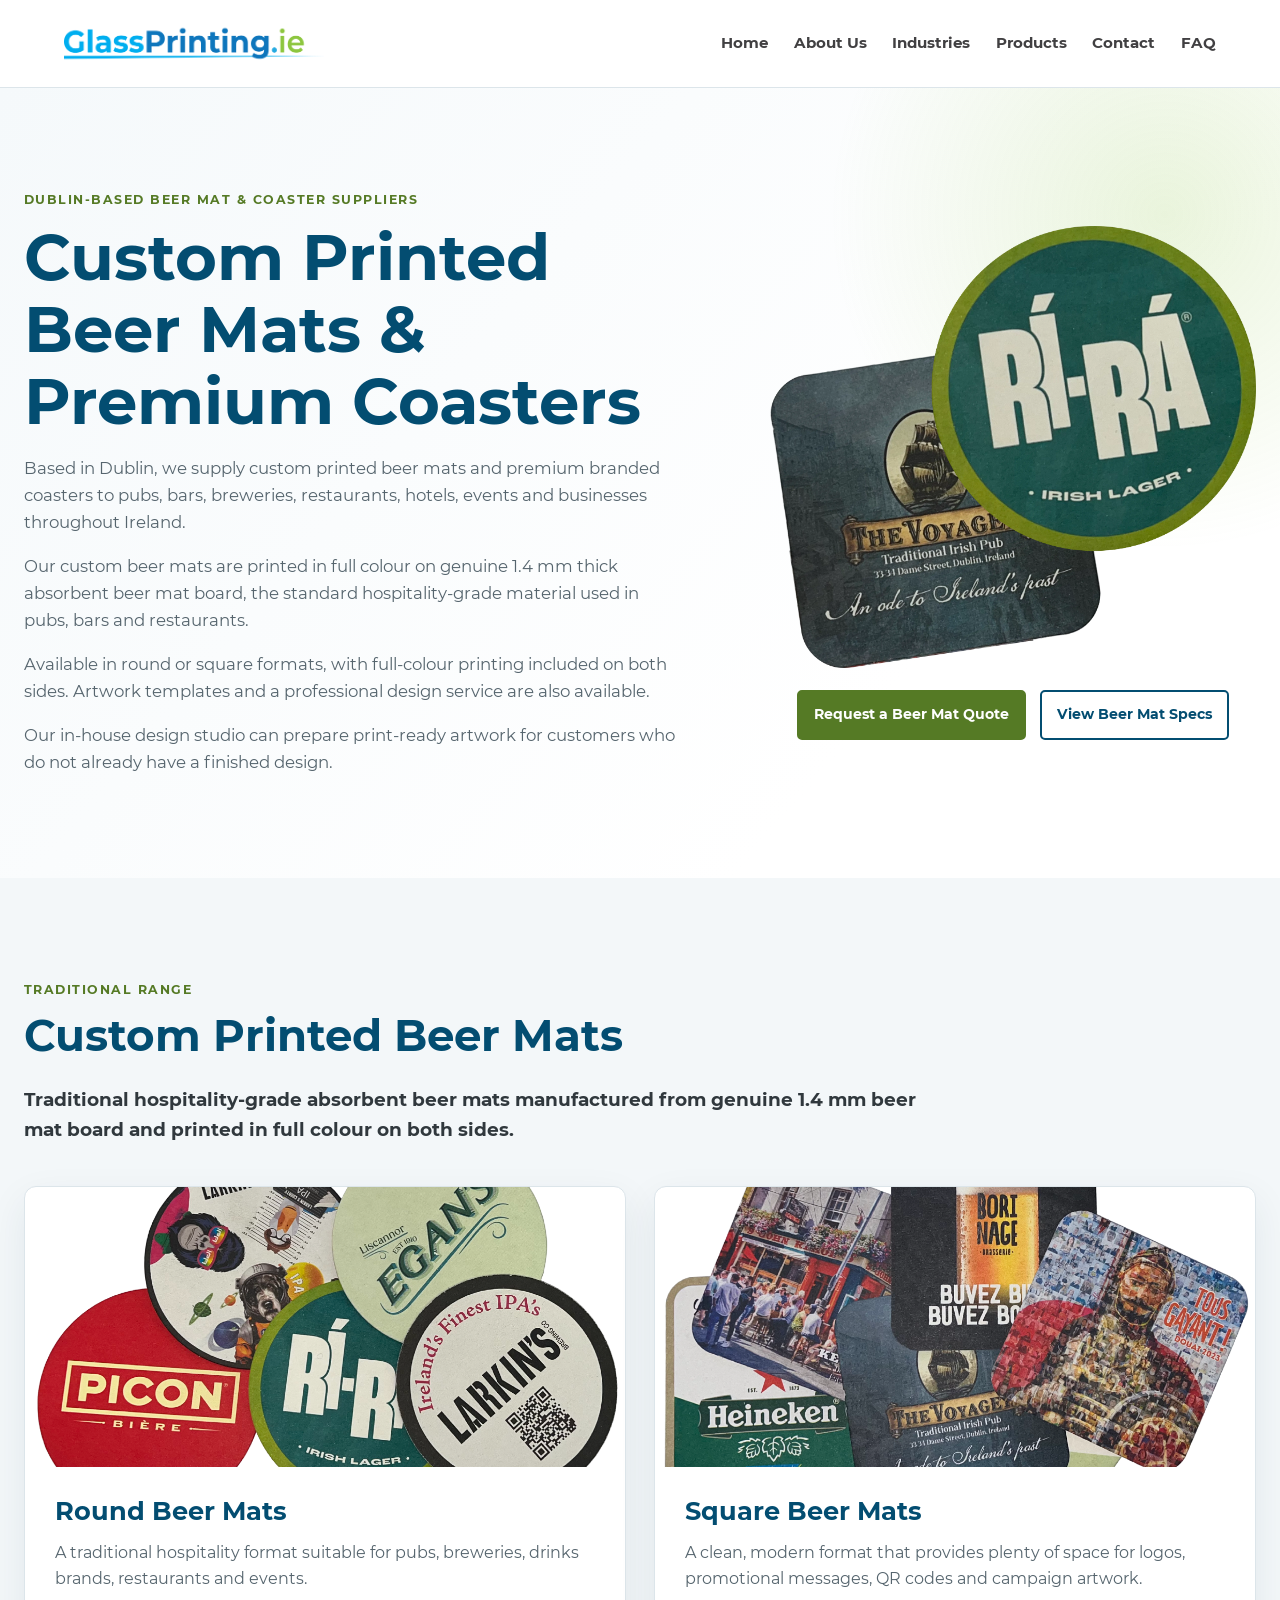
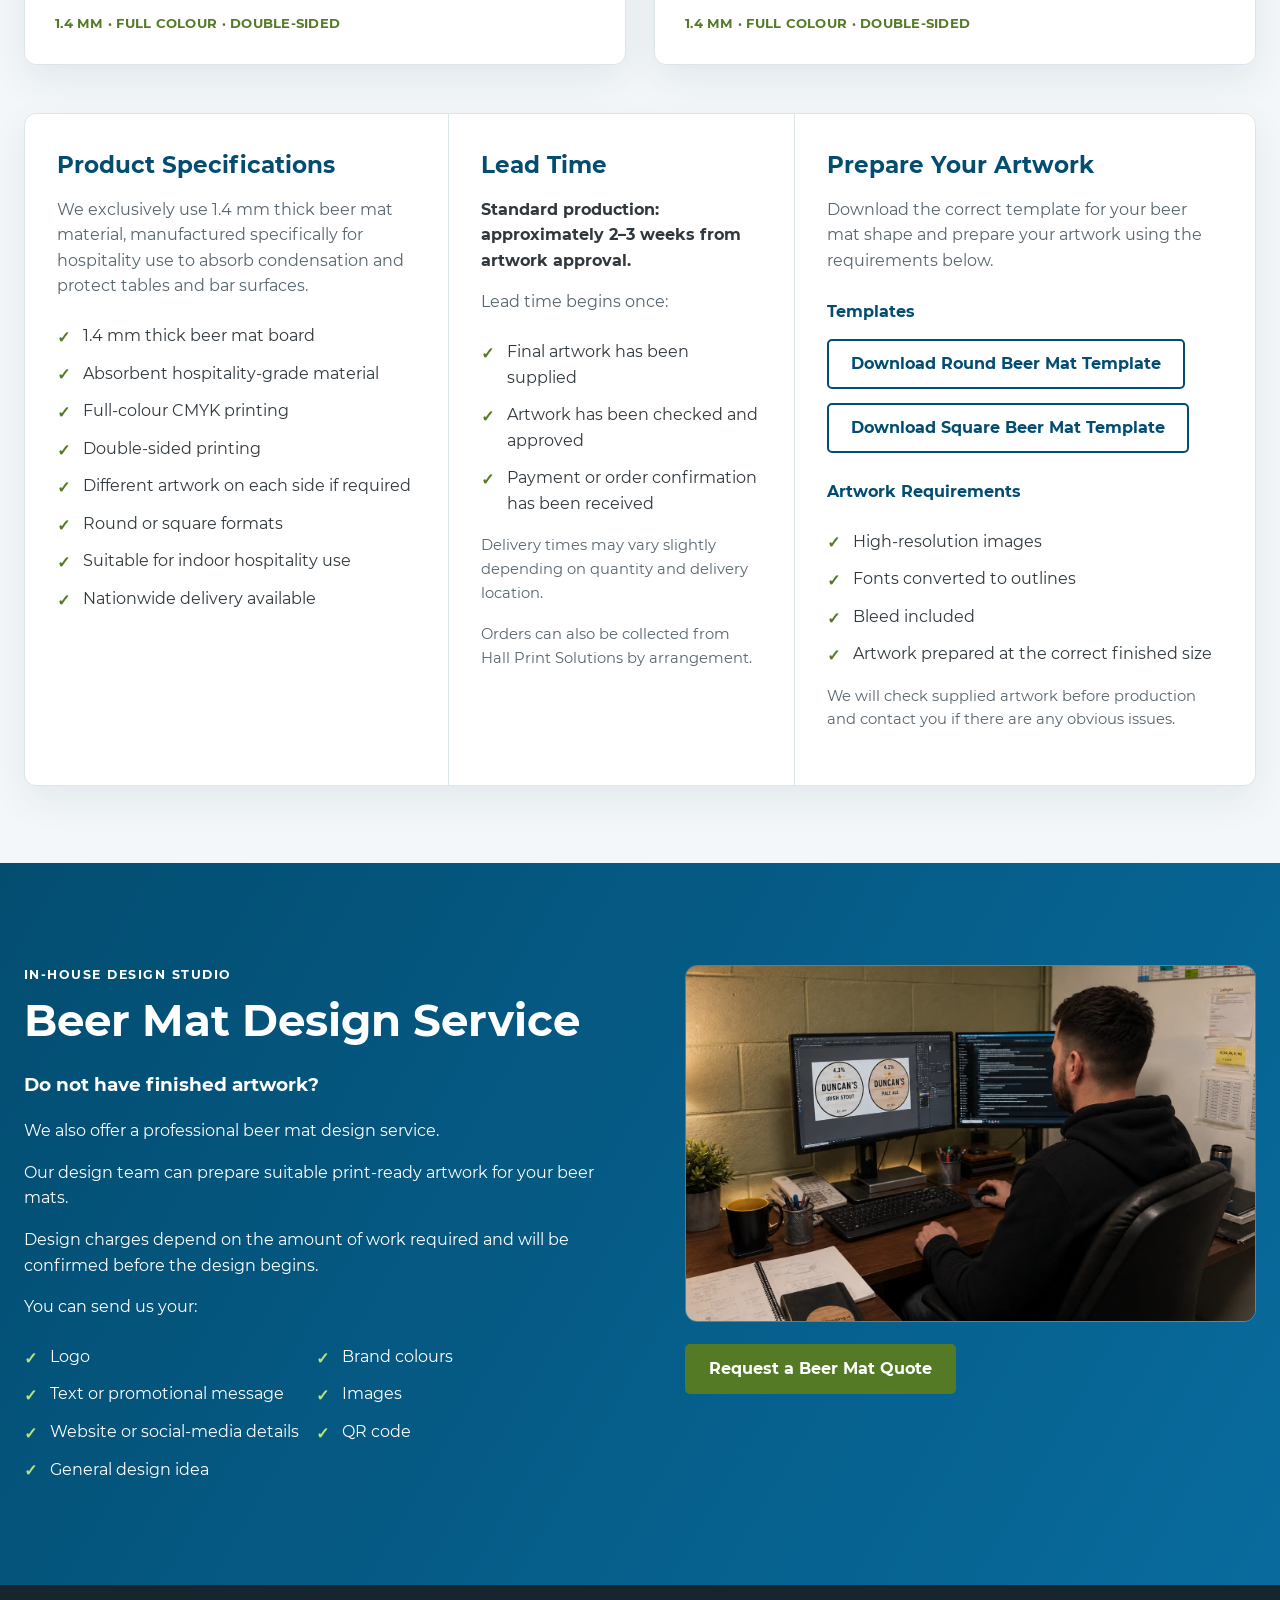
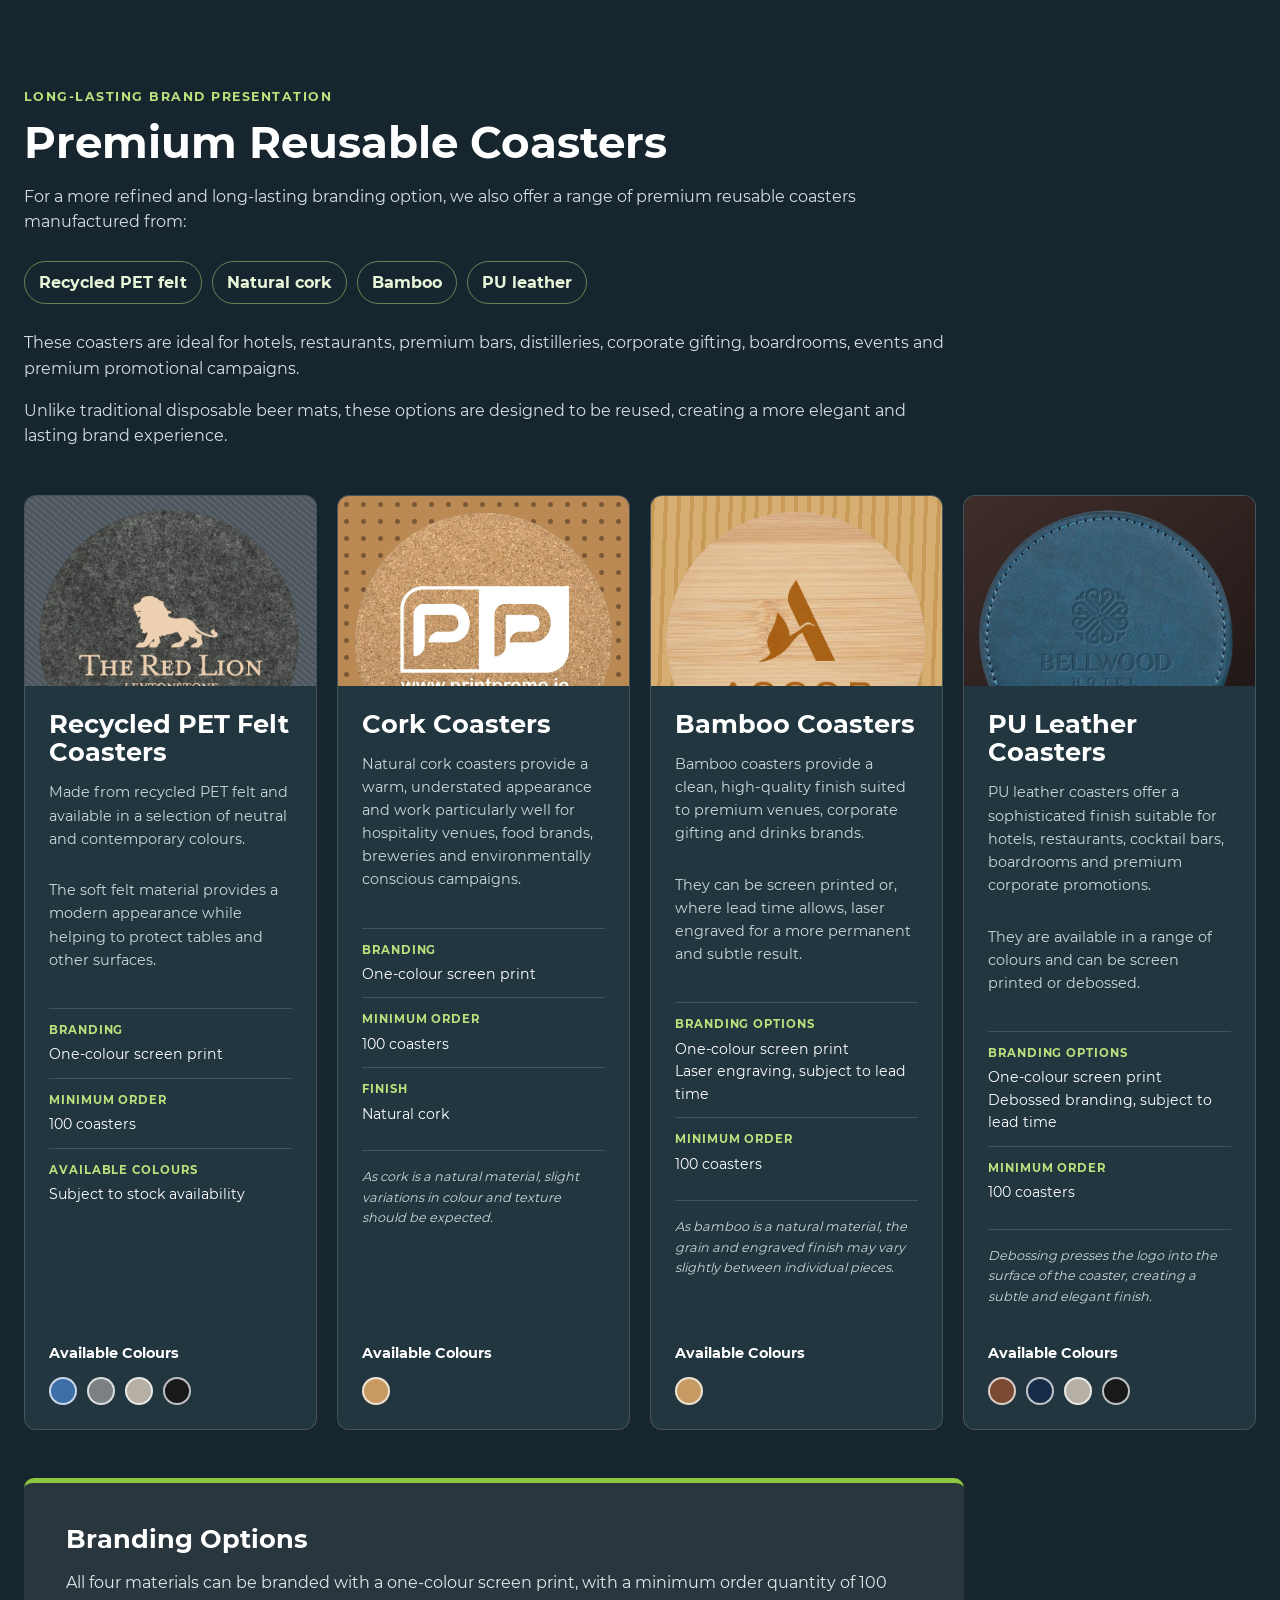
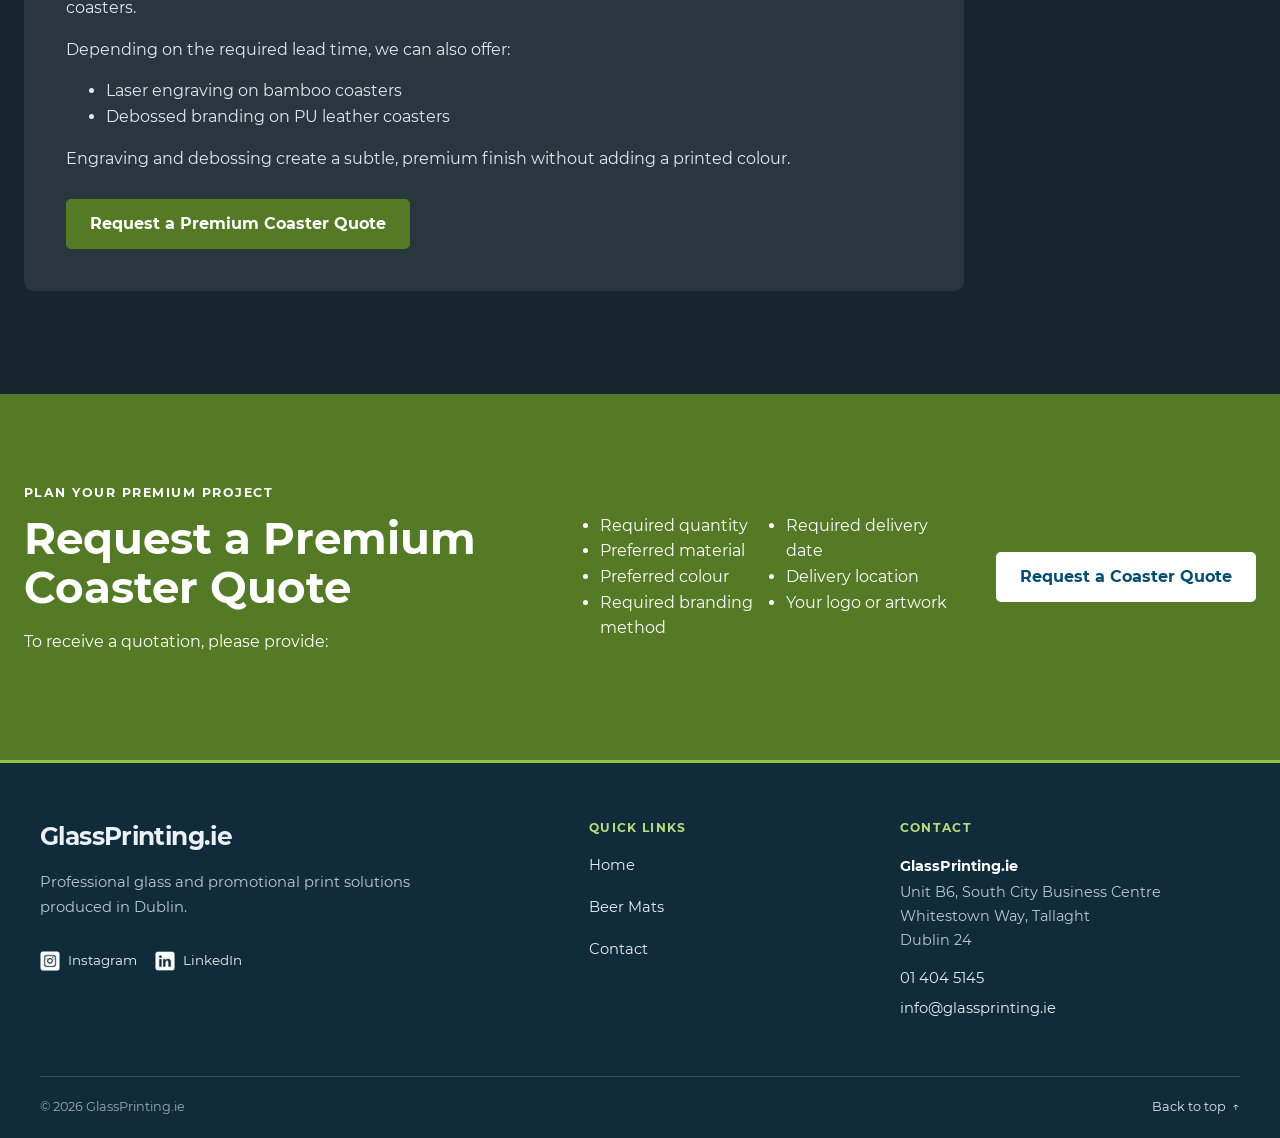
==== commit b32d7f5d: "feat: complete Beer Mats visuals, footer and contact updates" ====
--- a/beer-mats.html
+++ b/beer-mats.html
@@ -34,9 +34,10 @@
     })(window,document,'script','dataLayer','GTM-P6N2FSCZ');</script>
     <!-- End Google Tag Manager -->
     <link rel="stylesheet" href="beer-mats.css">
+    <link rel="stylesheet" href="footer.css">
     <script src="preview-routing.js" defer></script>
 </head>
-<body class="beer-page">
+<body id="top" class="beer-page">
     <!-- Google Tag Manager (noscript) -->
     <noscript><iframe src="https://www.googletagmanager.com/ns.html?id=GTM-P6N2FSCZ"
         height="0" width="0" style="display:none;visibility:hidden"></iframe></noscript>
@@ -68,15 +69,13 @@
                     <p>Our custom beer mats are printed in full colour on genuine 1.4 mm thick absorbent beer mat board, the standard hospitality-grade material used in pubs, bars and restaurants.</p>
                     <p>Available in round or square formats, with full-colour printing included on both sides. Artwork templates and a professional design service are also available.</p>
                     <p>Our in-house design studio can prepare print-ready artwork for customers who do not already have a finished design.</p>
+                </div>
+                <div class="beer-hero-media">
+                    <img src="images/beer-mats/beer-mats-hero-composition.webp" alt="Custom printed round and square beer mats" width="6804" height="6181" decoding="async">
                     <div class="beer-actions">
                         <a class="beer-button beer-button-primary" href="contact.php?product=beer-mats#quote-form">Request a Beer Mat Quote</a>
                         <a class="beer-button beer-button-secondary" href="#traditional-beer-mats">View Beer Mat Specs</a>
                     </div>
-                </div>
-                <div class="beer-hero-media beer-placeholder" role="img" aria-label="Image area reserved for approved Beer Mats campaign artwork" data-asset-path="images/beer-mats/beer-mats-hero-composition.webp">
-                    <span class="beer-placeholder-round"></span>
-                    <span class="beer-placeholder-square"></span>
-                    <span class="beer-placeholder-label">Campaign artwork pending</span>
                 </div>
             </div>
         </section>
@@ -90,9 +89,8 @@
                 </div>
                 <div class="beer-shape-grid">
                     <article class="beer-shape-card">
-                        <div class="beer-shape-media beer-shape-round" role="img" aria-label="Image area reserved for an approved Beer Mats range photo" data-asset-path="images/beer-mats/beer-mats-range-photo.webp">
-                            <span></span>
-                            <small>Round image pending</small>
+                        <div class="beer-shape-media">
+                            <img src="images/beer-mats/round-beer-mats-range.webp" alt="Selection of custom printed round beer mats" width="4637" height="3122" loading="lazy" decoding="async">
                         </div>
                         <div class="beer-card-content">
                             <h3>Round Beer Mats</h3>
@@ -101,9 +99,8 @@
                         </div>
                     </article>
                     <article class="beer-shape-card">
-                        <div class="beer-shape-media beer-shape-square" role="img" aria-label="Image area reserved for an approved Beer Mats range photo" data-asset-path="images/beer-mats/beer-mats-range-photo.webp">
-                            <span></span>
-                            <small>Square image pending</small>
+                        <div class="beer-shape-media">
+                            <img src="images/beer-mats/square-beer-mats-range.webp" alt="Selection of custom printed square beer mats" width="4474" height="2879" loading="lazy" decoding="async">
                         </div>
                         <div class="beer-card-content">
                             <h3>Square Beer Mats</h3>
@@ -182,9 +179,8 @@
                     </ul>
                 </div>
                 <div class="beer-design-media-block">
-                    <div class="beer-design-media-placeholder" role="img" aria-label="Image area reserved for approved in-house design studio artwork">
-                        <span aria-hidden="true"></span>
-                        <small>In-house design studio image pending</small>
+                    <div class="beer-design-media">
+                        <img src="images/beer-mats/in-house-design-studio.webp" alt="GlassPrinting.ie in-house design studio preparing print artwork" width="2896" height="2172" loading="lazy" decoding="async">
                     </div>
                     <a class="beer-button beer-button-primary" href="contact.php?product=beer-mats#quote-form">Request a Beer Mat Quote</a>
                 </div>
@@ -209,9 +205,10 @@
 
                 <div class="beer-material-grid">
                     <article class="beer-material-card beer-material-felt" data-colour-key="rpet-felt">
-                        <div class="beer-material-media" role="group" aria-label="Recycled PET Felt Coaster image gallery">
-                            <div class="beer-material-slide" role="img" aria-label="Image placeholder 1 for Recycled PET Felt Coasters" data-asset-path="images/beer-mats/rpet-felt-coaster-01.webp"><span></span></div>
-                            <div class="beer-material-slide" role="img" aria-label="Image placeholder 2 for Recycled PET Felt Coasters" data-asset-path="images/beer-mats/rpet-felt-coaster-02.webp"><span></span></div>
+                        <div class="beer-material-media beer-material-media-single">
+                            <div class="beer-material-slide">
+                                <img src="images/beer-mats/rpet-felt-coaster-01.webp" alt="Recycled PET felt branded coaster" width="1358" height="1360" loading="lazy" decoding="async">
+                            </div>
                         </div>
                         <div class="beer-material-content">
                             <h3>Recycled PET Felt Coasters</h3>
@@ -235,9 +232,10 @@
                     </article>
 
                     <article class="beer-material-card beer-material-cork" data-colour-key="cork">
-                        <div class="beer-material-media" role="group" aria-label="Cork Coaster image gallery">
-                            <div class="beer-material-slide" role="img" aria-label="Image placeholder 1 for Cork Coasters" data-asset-path="images/beer-mats/cork-coaster-01.webp"><span></span></div>
-                            <div class="beer-material-slide" role="img" aria-label="Image placeholder 2 for Cork Coasters" data-asset-path="images/beer-mats/cork-coaster-02.webp"><span></span></div>
+                        <div class="beer-material-media beer-material-media-single">
+                            <div class="beer-material-slide">
+                                <img src="images/beer-mats/cork-coaster-01.webp" alt="Natural cork branded coaster" width="1008" height="1014" loading="lazy" decoding="async">
+                            </div>
                         </div>
                         <div class="beer-material-content">
                             <h3>Cork Coasters</h3>
@@ -258,9 +256,10 @@
                     </article>
 
                     <article class="beer-material-card beer-material-bamboo" data-colour-key="bamboo">
-                        <div class="beer-material-media" role="group" aria-label="Bamboo Coaster image gallery">
-                            <div class="beer-material-slide" role="img" aria-label="Image placeholder 1 for Bamboo Coasters" data-asset-path="images/beer-mats/bamboo-coaster-01.webp"><span></span></div>
-                            <div class="beer-material-slide" role="img" aria-label="Image placeholder 2 for Bamboo Coasters" data-asset-path="images/beer-mats/bamboo-coaster-02.webp"><span></span></div>
+                        <div class="beer-material-media beer-material-media-single">
+                            <div class="beer-material-slide">
+                                <img src="images/beer-mats/bamboo-coaster-01.webp" alt="Natural bamboo branded coaster" width="1358" height="1360" loading="lazy" decoding="async">
+                            </div>
                         </div>
                         <div class="beer-material-content">
                             <h3>Bamboo Coasters</h3>
@@ -281,9 +280,10 @@
                     </article>
 
                     <article class="beer-material-card beer-material-leather" data-colour-key="pu-leather">
-                        <div class="beer-material-media" role="group" aria-label="PU Leather Coaster image gallery">
-                            <div class="beer-material-slide" role="img" aria-label="Image placeholder 1 for PU Leather Coasters" data-asset-path="images/beer-mats/pu-leather-coaster-01.webp"><span></span></div>
-                            <div class="beer-material-slide" role="img" aria-label="Image placeholder 2 for PU Leather Coasters" data-asset-path="images/beer-mats/pu-leather-coaster-02.webp"><span></span></div>
+                        <div class="beer-material-media beer-material-media-single">
+                            <div class="beer-material-slide">
+                                <img src="images/beer-mats/pu-leather-coaster-01.webp" alt="PU leather branded coaster" width="1329" height="1340" loading="lazy" decoding="async">
+                            </div>
                         </div>
                         <div class="beer-material-content">
                             <h3>PU Leather Coasters</h3>
@@ -342,14 +342,32 @@
         </section>
     </main>
 
-    <footer class="beer-footer">
-        <div>
-            <strong>GlassPrinting.ie</strong>
-            <span>Unit B6 South City Business Centre, Whitestown Way, Tallaght, Dublin, D24 V227</span>
+    <footer class="site-footer" id="footer">
+        <div class="site-footer-main">
+            <div class="site-footer-brand">
+                <a class="site-footer-wordmark" href="index.html">GlassPrinting.ie</a>
+                <p>Professional glass and promotional print solutions produced in Dublin.</p>
+                <div class="site-footer-social" aria-label="Social media">
+                    <a href="https://www.instagram.com/glassprinting.ie/" target="_blank" rel="noopener noreferrer" aria-label="GlassPrinting.ie on Instagram"><img src="images/igw.png" alt="" width="20" height="20"><span>Instagram</span></a>
+                    <a href="https://linkedin.com" target="_blank" rel="noopener noreferrer" aria-label="GlassPrinting.ie on LinkedIn"><img src="images/liw.png" alt="" width="20" height="20"><span>LinkedIn</span></a>
+                </div>
+            </div>
+            <nav class="site-footer-links" aria-label="Footer navigation">
+                <h2>Quick Links</h2>
+                <a href="index.html">Home</a>
+                <a href="beer-mats.html">Beer Mats</a>
+                <a href="contact.php">Contact</a>
+            </nav>
+            <div class="site-footer-contact">
+                <h2>Contact</h2>
+                <address><strong>GlassPrinting.ie</strong><span>Unit B6, South City Business Centre</span><span>Whitestown Way, Tallaght</span><span>Dublin 24</span></address>
+                <a href="tel:+35314045145">01 404 5145</a>
+                <a href="mailto:info@glassprinting.ie">info@glassprinting.ie</a>
+            </div>
         </div>
-        <div>
-            <a href="tel:+35314045145">01 404 5145</a>
-            <a href="mailto:info@glassprinting.ie">info@glassprinting.ie</a>
+        <div class="site-footer-bottom">
+            <span>&copy; 2026 GlassPrinting.ie</span>
+            <a class="back-to-top" id="back-to-top" href="#top">Back to top <span aria-hidden="true">↑</span></a>
         </div>
     </footer>
 </body>
--- a/beer-mats.css
+++ b/beer-mats.css
@@ -219,66 +219,36 @@
 
 .beer-button:focus-visible,
 .beer-nav a:focus-visible,
-.beer-brand:focus-visible,
-.beer-footer a:focus-visible {
+.beer-brand:focus-visible {
     outline: 3px solid var(--beer-blue);
     outline-offset: 4px;
 }
 
-.beer-placeholder {
-    position: relative;
-    min-height: 490px;
-    overflow: hidden;
-    border: 1px solid rgba(255, 255, 255, 0.18);
-    border-radius: 18px;
-    background:
-        radial-gradient(circle at 18% 22%, rgba(141, 198, 63, 0.24) 0 2px, transparent 3px) 0 0 / 26px 26px,
-        linear-gradient(145deg, var(--beer-blue-dark), var(--beer-blue));
-    box-shadow: 0 28px 62px rgba(3, 45, 72, 0.22);
+.beer-hero-media {
+    display: flex;
+    min-width: 0;
+    align-items: center;
+    flex-direction: column;
 }
 
 .beer-hero-media > img {
     display: block;
+    width: min(100%, 620px);
+    height: auto;
+    object-fit: contain;
+}
+
+.beer-hero-media .beer-actions {
     width: 100%;
-    height: 100%;
-    object-fit: contain;
-}
-
-.beer-placeholder-round,
-.beer-placeholder-square {
-    position: absolute;
-    display: block;
-    aspect-ratio: 1;
-    border: 3px solid rgba(255, 255, 255, 0.82);
-    background: rgba(255, 255, 255, 0.08);
-    box-shadow: 0 18px 38px rgba(0, 27, 43, 0.28);
-}
-
-.beer-placeholder-round {
-    top: 13%;
-    right: 9%;
-    width: 57%;
-    border-radius: 50%;
-}
-
-.beer-placeholder-square {
-    bottom: 13%;
-    left: 9%;
-    width: 51%;
-    border-color: var(--beer-green-bright);
-    border-radius: 12%;
-    transform: rotate(-8deg);
-}
-
-.beer-placeholder-label {
-    position: absolute;
-    right: 24px;
-    bottom: 20px;
-    color: rgba(255, 255, 255, 0.82);
-    font-size: 0.72rem;
-    font-weight: 700;
-    letter-spacing: 0.08em;
-    text-transform: uppercase;
+    flex-wrap: nowrap;
+    justify-content: center;
+    margin-top: 22px;
+}
+
+.beer-hero-media .beer-button {
+    padding-right: 15px;
+    padding-left: 15px;
+    font-size: 0.88rem;
 }
 
 .beer-section {
@@ -380,18 +350,6 @@
     min-height: 280px;
     place-items: center;
     overflow: hidden;
-    background:
-        radial-gradient(circle at 18% 20%, rgba(141, 198, 63, 0.2) 0 2px, transparent 3px) 0 0 / 24px 24px,
-        linear-gradient(145deg, #eaf3f7, #d9e8ee);
-}
-
-.beer-shape-media span {
-    display: block;
-    width: min(45%, 220px);
-    aspect-ratio: 1;
-    border: 3px solid var(--beer-blue);
-    background: rgba(255, 255, 255, 0.68);
-    box-shadow: 0 14px 30px rgba(3, 45, 72, 0.13);
 }
 
 .beer-shape-media > img {
@@ -400,23 +358,7 @@
     width: 100%;
     height: 100%;
     object-fit: cover;
-}
-
-.beer-shape-round span {
-    border-radius: 50%;
-}
-
-.beer-shape-square span {
-    border-radius: 10%;
-}
-
-.beer-shape-media small {
-    position: absolute;
-    bottom: 16px;
-    color: #526069;
-    font-weight: 700;
-    letter-spacing: 0.06em;
-    text-transform: uppercase;
+    object-position: center;
 }
 
 .beer-card-content {
@@ -517,39 +459,21 @@
     gap: 22px;
 }
 
-.beer-design-media-placeholder {
+.beer-design-media {
     position: relative;
-    display: grid;
     width: 100%;
     aspect-ratio: 8 / 5;
-    place-items: center;
     overflow: hidden;
     border: 1px solid rgba(255, 255, 255, 0.25);
     border-radius: 12px;
-    background:
-        linear-gradient(135deg, rgba(255, 255, 255, 0.06), rgba(255, 255, 255, 0.13)),
-        repeating-linear-gradient(45deg, transparent 0 22px, rgba(255, 255, 255, 0.04) 22px 44px);
-}
-
-.beer-design-media-placeholder span {
+}
+
+.beer-design-media > img {
     display: block;
-    width: 42%;
-    aspect-ratio: 8 / 5;
-    border: 2px solid rgba(255, 255, 255, 0.55);
-    border-radius: 8px;
-}
-
-.beer-design-media-placeholder small {
-    position: absolute;
-    right: 20px;
-    bottom: 18px;
-    left: 20px;
-    color: rgba(255, 255, 255, 0.82);
-    font-size: 0.72rem;
-    font-weight: 700;
-    letter-spacing: 0.08em;
-    text-align: center;
-    text-transform: uppercase;
+    width: 100%;
+    height: 100%;
+    object-fit: cover;
+    object-position: 50% 46%;
 }
 
 .beer-premium {
@@ -636,12 +560,18 @@
     position: absolute;
     inset: 0;
     display: grid;
+    padding: 14px;
     place-items: center;
+    box-sizing: border-box;
     animation: beer-material-crossfade 10s ease-in-out infinite;
 }
 
 .beer-material-slide:nth-child(2) {
     animation-delay: -5s;
+}
+
+.beer-material-media-single .beer-material-slide {
+    animation: none;
 }
 
 .beer-material-card:hover .beer-material-slide,
@@ -653,49 +583,24 @@
     display: block;
     width: 100%;
     height: 100%;
-    object-fit: cover;
-}
-
-.beer-material-slide span {
-    display: block;
-    width: 42%;
-    aspect-ratio: 1;
-    border: 2px solid rgba(255, 255, 255, 0.62);
-    border-radius: 50%;
-    box-shadow: 0 12px 24px rgba(0, 0, 0, 0.22);
-}
-
-.beer-material-felt .beer-material-slide {
+    object-fit: contain;
+    object-position: center bottom;
+}
+
+.beer-material-felt .beer-material-slide:first-child {
     background: repeating-linear-gradient(40deg, #5a6369 0 2px, #4d565c 2px 5px);
 }
 
-.beer-material-felt .beer-material-slide span {
-    background: #69747a;
-}
-
-.beer-material-cork .beer-material-slide {
+.beer-material-cork .beer-material-slide:first-child {
     background: radial-gradient(circle, #7a5836 0 2px, transparent 3px) 0 0 / 17px 17px, #bb8a54;
 }
 
-.beer-material-cork .beer-material-slide span {
-    background: #c79862;
-}
-
-.beer-material-bamboo .beer-material-slide {
+.beer-material-bamboo .beer-material-slide:first-child {
     background: repeating-linear-gradient(92deg, #c89a58 0 4px, #d6ae71 4px 13px);
 }
 
-.beer-material-bamboo .beer-material-slide span {
-    background: #d8b374;
-}
-
-.beer-material-leather .beer-material-slide {
+.beer-material-leather .beer-material-slide:first-child {
     background: linear-gradient(145deg, #3f2e2a, #211817);
-}
-
-.beer-material-leather .beer-material-slide span {
-    border-radius: 12%;
-    background: #493531;
 }
 
 .beer-material-content {
@@ -848,28 +753,17 @@
     color: var(--beer-white);
 }
 
-.beer-footer {
-    display: flex;
-    justify-content: space-between;
-    gap: 30px;
-    padding: 30px clamp(20px, 5vw, 72px);
-    background: var(--beer-blue-dark);
-    color: var(--beer-white);
-}
-
-.beer-footer div {
-    display: flex;
-    min-width: 0;
-    flex-direction: column;
-    gap: 5px;
-}
-
-.beer-footer a {
-    color: var(--beer-white);
-    overflow-wrap: anywhere;
-}
-
 @media (max-width: 1120px) {
+    .beer-hero-media .beer-actions {
+        flex-wrap: wrap;
+    }
+
+    .beer-hero-media .beer-button {
+        padding-right: 22px;
+        padding-left: 22px;
+        font-size: 1rem;
+    }
+
     .beer-material-grid {
         grid-template-columns: repeat(2, minmax(0, 1fr));
     }
@@ -917,10 +811,6 @@
         padding: 56px 0;
     }
 
-    .beer-placeholder {
-        min-height: 340px;
-    }
-
     .beer-two-column,
     .beer-design-grid {
         grid-template-columns: minmax(0, 1fr);
@@ -996,8 +886,8 @@
         width: 100%;
     }
 
-    .beer-placeholder {
-        min-height: 260px;
+    .beer-hero-media .beer-actions {
+        width: min(100%, 620px);
     }
 
     .beer-shape-grid,
@@ -1018,10 +908,6 @@
         columns: 1;
     }
 
-    .beer-footer {
-        flex-direction: column;
-        padding: 28px 18px;
-    }
 }
 
 @media (prefers-reduced-motion: reduce) {
--- a/footer.css
+++ b/footer.css
@@ -0,0 +1,194 @@
+.site-footer {
+    border-top: 3px solid #8dc63f;
+    background: #102b3a;
+    color: #fff;
+    font-family: 'Montserrat', Arial, sans-serif;
+}
+
+.site-footer,
+.site-footer * {
+    box-sizing: border-box;
+}
+
+.site-footer-main {
+    display: grid;
+    width: min(calc(100% - 80px), 1240px);
+    margin: 0 auto;
+    grid-template-columns: minmax(0, 1.35fr) minmax(180px, 0.65fr) minmax(280px, 1fr);
+    gap: clamp(40px, 7vw, 96px);
+    padding: 54px 0 48px;
+}
+
+.site-footer-brand,
+.site-footer-links,
+.site-footer-contact,
+.site-footer-contact address {
+    display: flex;
+    min-width: 0;
+    align-items: flex-start;
+    flex-direction: column;
+}
+
+.site-footer-wordmark {
+    color: #fff;
+    font-size: 1.55rem;
+    font-weight: 700;
+    letter-spacing: -0.025em;
+    text-decoration: none;
+}
+
+.site-footer-brand > p {
+    max-width: 390px;
+    margin: 14px 0 0;
+    color: #bdcbd2;
+    font-size: 0.92rem;
+    line-height: 1.65;
+}
+
+.site-footer h2 {
+    margin: 3px 0 19px;
+    padding: 0;
+    color: #b7dc80;
+    font-size: 0.76rem;
+    font-weight: 700;
+    letter-spacing: 0.11em;
+    line-height: 1.3;
+    text-transform: uppercase;
+}
+
+.site-footer a {
+    color: #eaf0f3;
+    text-decoration: none;
+}
+
+.site-footer a:hover {
+    color: #b7dc80;
+    text-decoration: none;
+}
+
+.site-footer-links {
+    gap: 12px;
+}
+
+.site-footer-links h2 {
+    margin-bottom: 7px;
+}
+
+.site-footer-links a,
+.site-footer-contact > a {
+    min-height: 30px;
+    font-size: 0.92rem;
+    line-height: 1.45;
+}
+
+.site-footer-contact address {
+    margin: 0 0 15px;
+    color: #bdcbd2;
+    font-size: 0.9rem;
+    font-style: normal;
+    line-height: 1.65;
+}
+
+.site-footer-contact address strong {
+    margin-bottom: 3px;
+    color: #fff;
+}
+
+.site-footer-contact > a {
+    overflow-wrap: anywhere;
+}
+
+.site-footer-social {
+    display: flex;
+    flex-wrap: wrap;
+    gap: 10px 18px;
+    margin-top: 23px;
+}
+
+.site-footer-social a {
+    display: inline-flex;
+    min-height: 38px;
+    align-items: center;
+    gap: 8px;
+    font-size: 0.84rem;
+}
+
+.site-footer-social img {
+    display: block;
+    width: 20px;
+    height: 20px;
+    object-fit: contain;
+}
+
+.site-footer-bottom {
+    display: flex;
+    width: min(calc(100% - 80px), 1240px);
+    min-height: 62px;
+    align-items: center;
+    justify-content: space-between;
+    gap: 24px;
+    margin: 0 auto;
+    border-top: 1px solid rgba(255, 255, 255, 0.16);
+    color: #99abb4;
+    font-size: 0.8rem;
+}
+
+.site-footer .back-to-top {
+    position: static;
+    z-index: auto;
+    display: inline-flex;
+    min-height: 38px;
+    align-items: center;
+    gap: 6px;
+    padding: 7px 0;
+    border-radius: 0;
+    background: transparent;
+    color: #dce7eb;
+    cursor: pointer;
+}
+
+.site-footer .back-to-top:hover {
+    background: transparent;
+    color: #b7dc80;
+}
+
+.site-footer a:focus-visible {
+    outline: 3px solid #8dc63f;
+    outline-offset: 4px;
+}
+
+@media (max-width: 900px) {
+    .site-footer-main {
+        grid-template-columns: repeat(2, minmax(0, 1fr));
+    }
+
+    .site-footer-brand {
+        grid-column: 1 / -1;
+    }
+}
+
+@media (max-width: 560px) {
+    .site-footer-main,
+    .site-footer-bottom {
+        width: min(calc(100% - 36px), 1240px);
+    }
+
+    .site-footer-main {
+        grid-template-columns: minmax(0, 1fr);
+        gap: 34px;
+        padding: 42px 0 36px;
+    }
+
+    .site-footer-brand {
+        grid-column: auto;
+    }
+
+    .site-footer-bottom {
+        min-height: 78px;
+        align-items: flex-start;
+        flex-direction: column;
+        justify-content: center;
+        gap: 3px;
+        padding: 14px 0;
+    }
+}
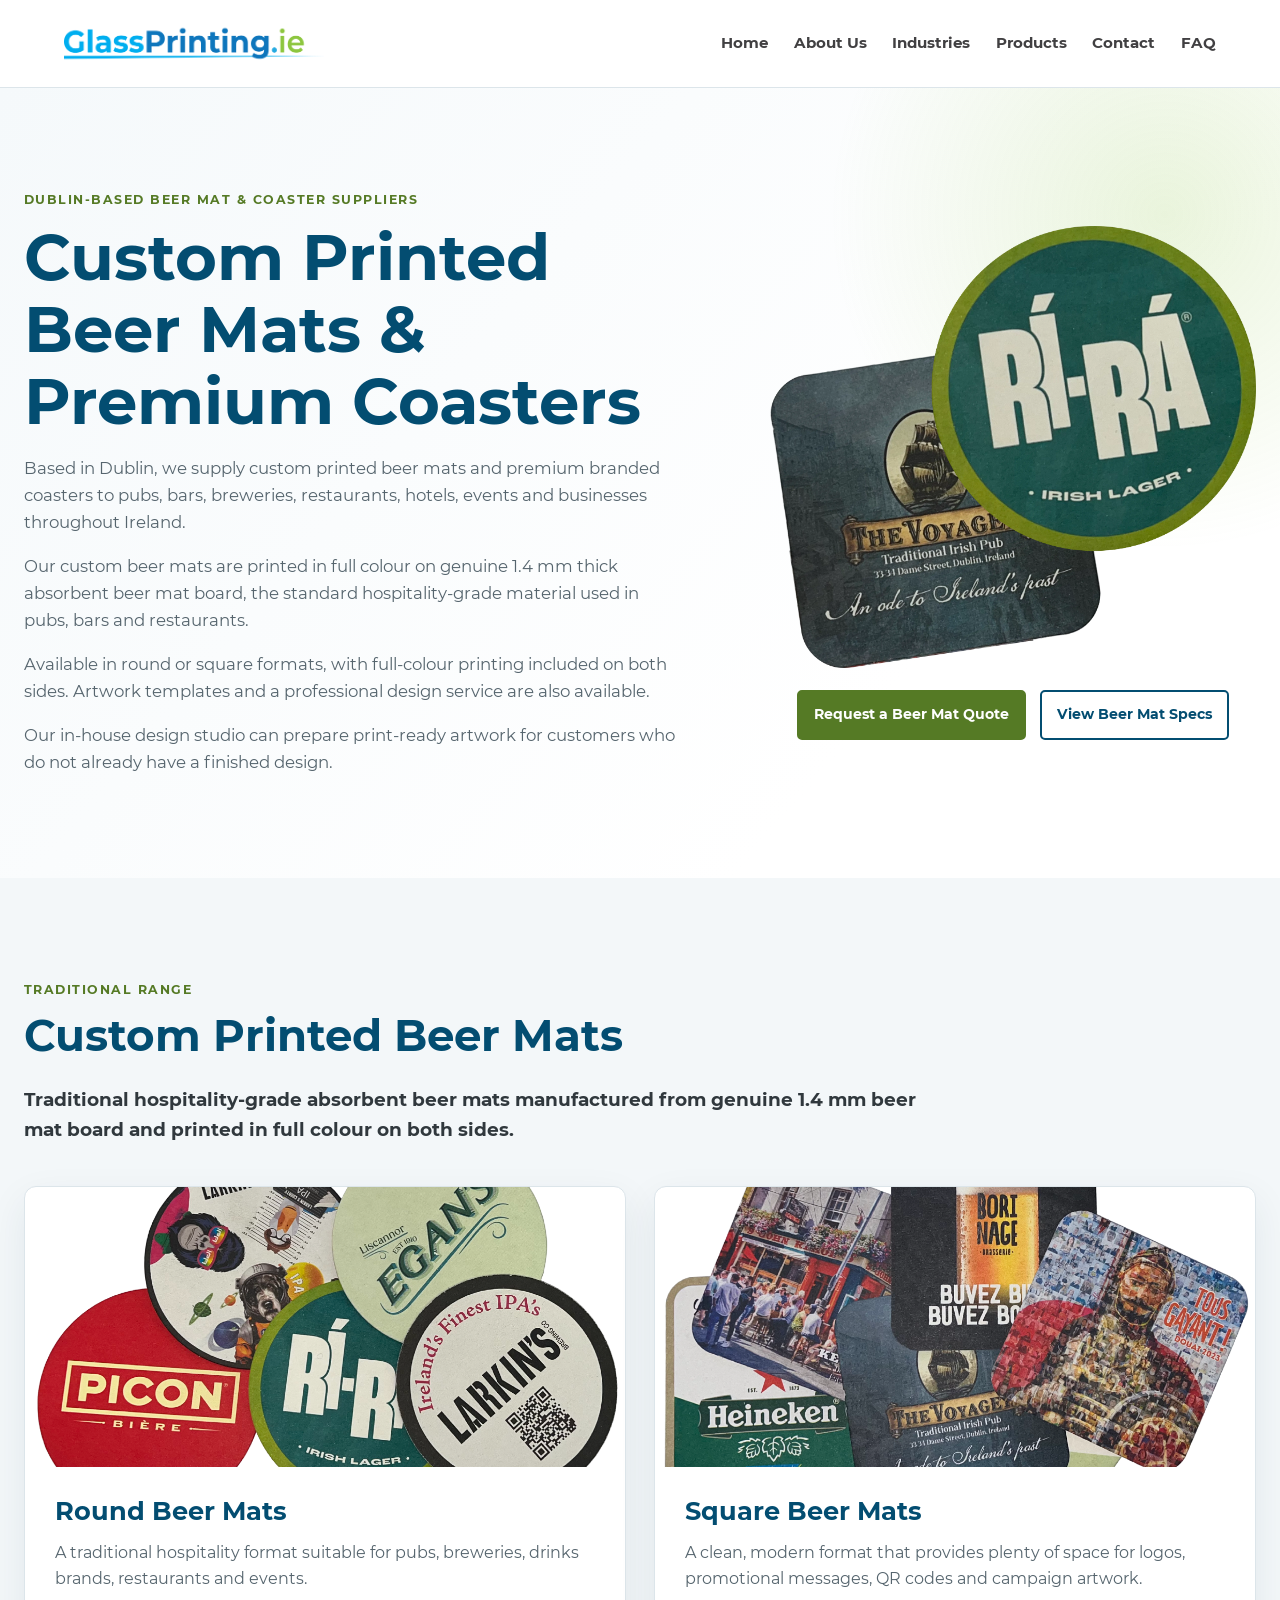
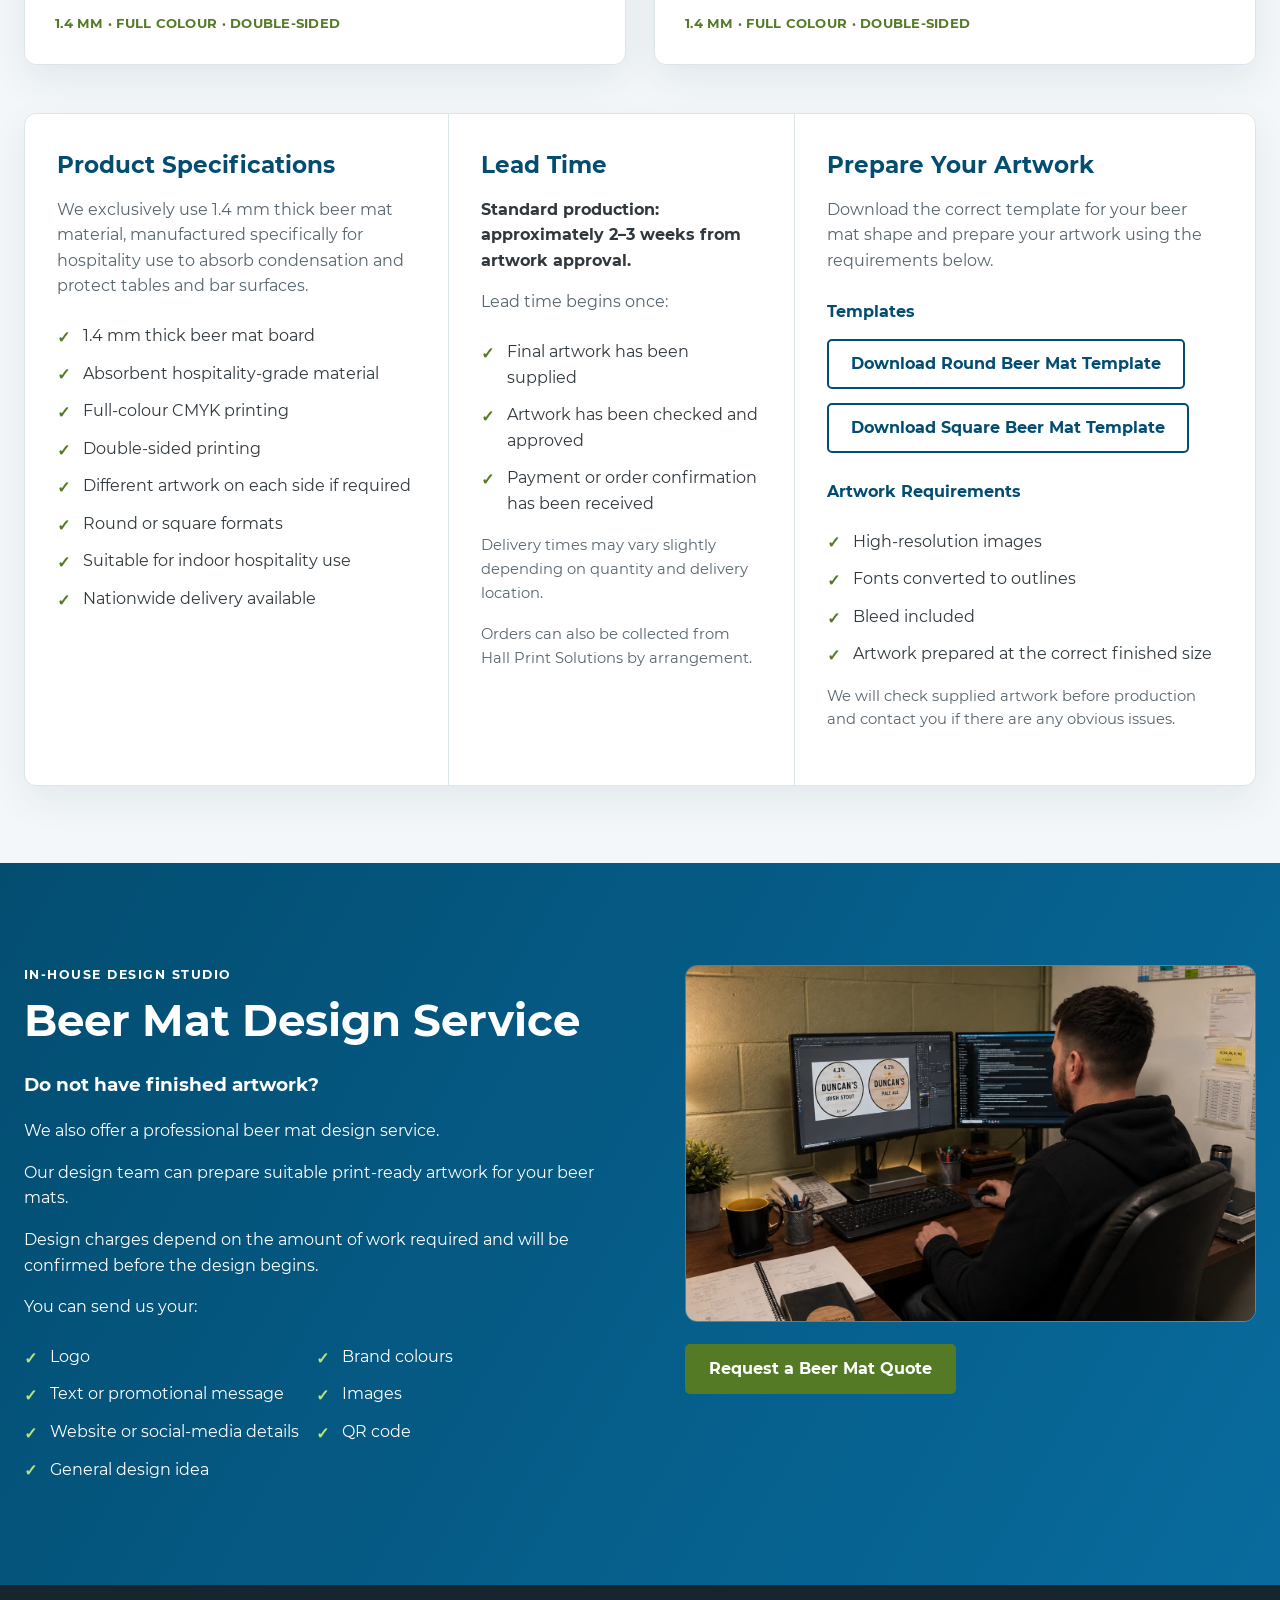
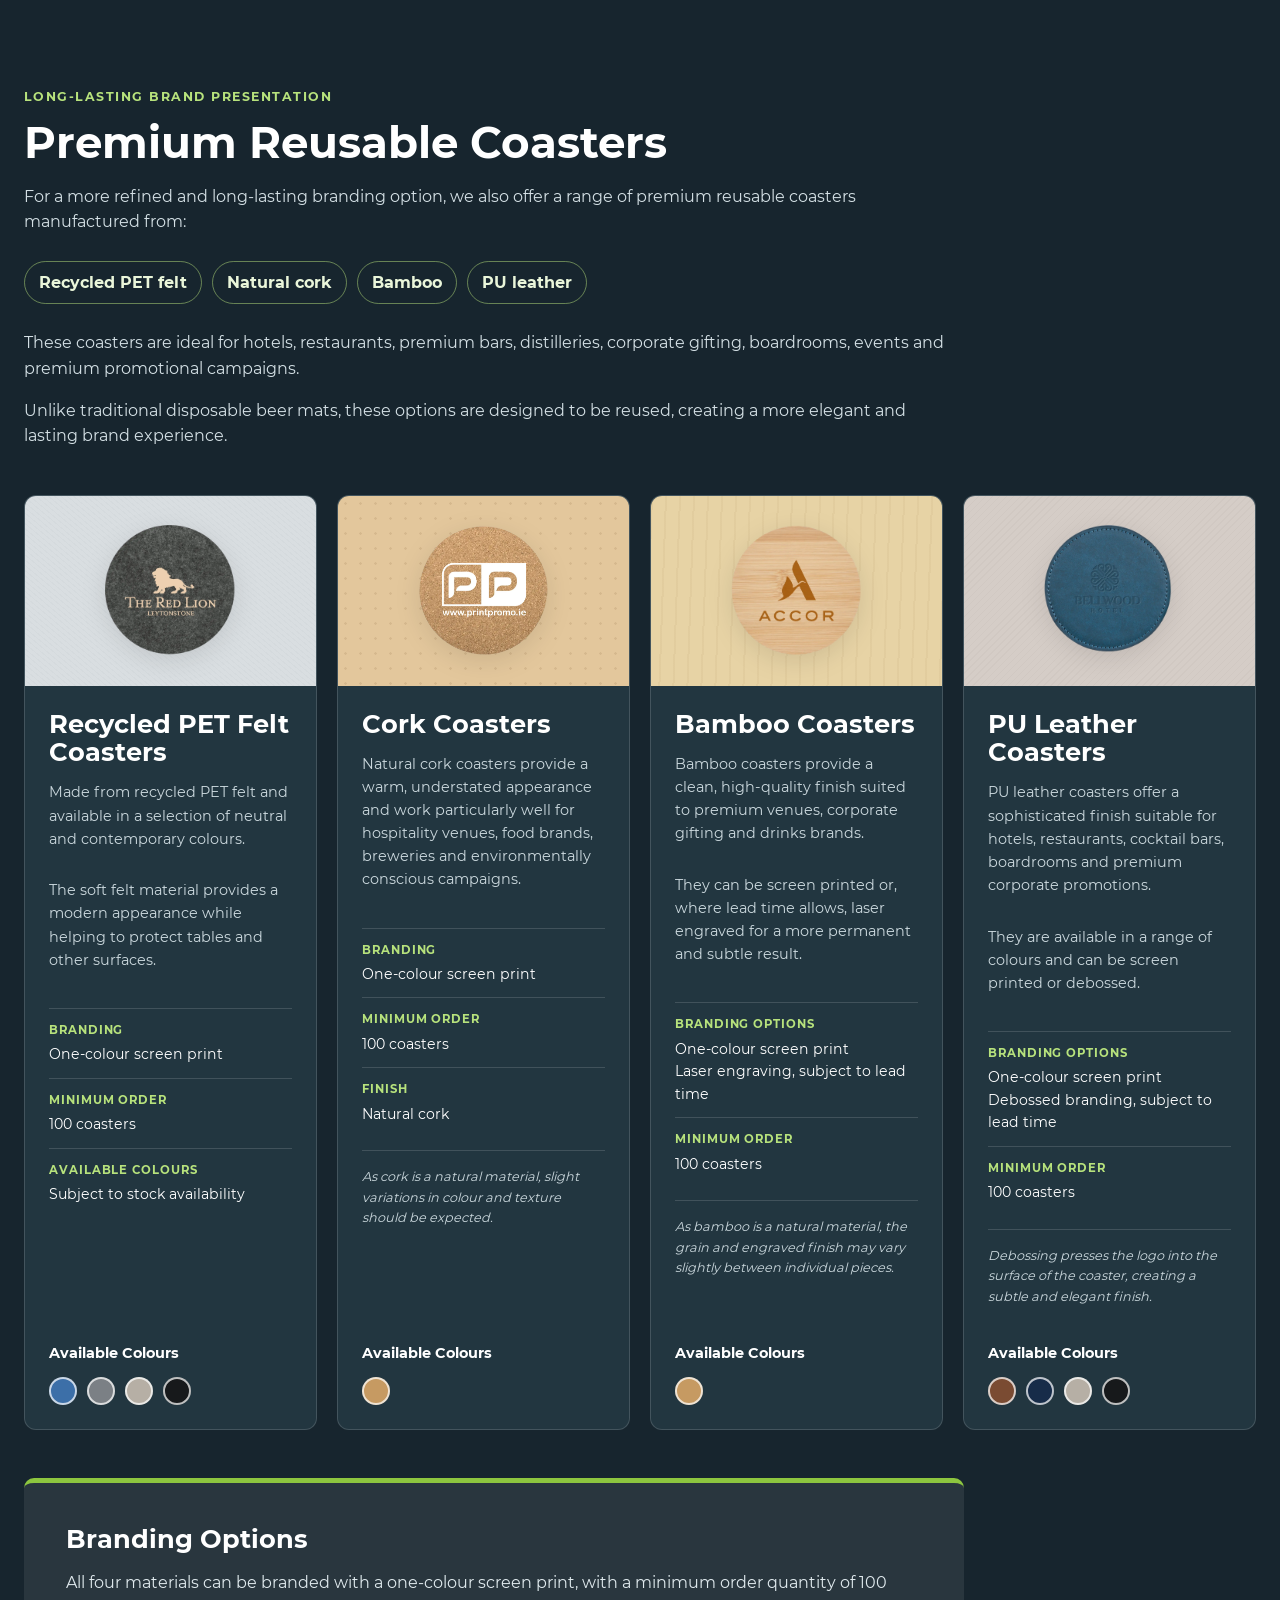
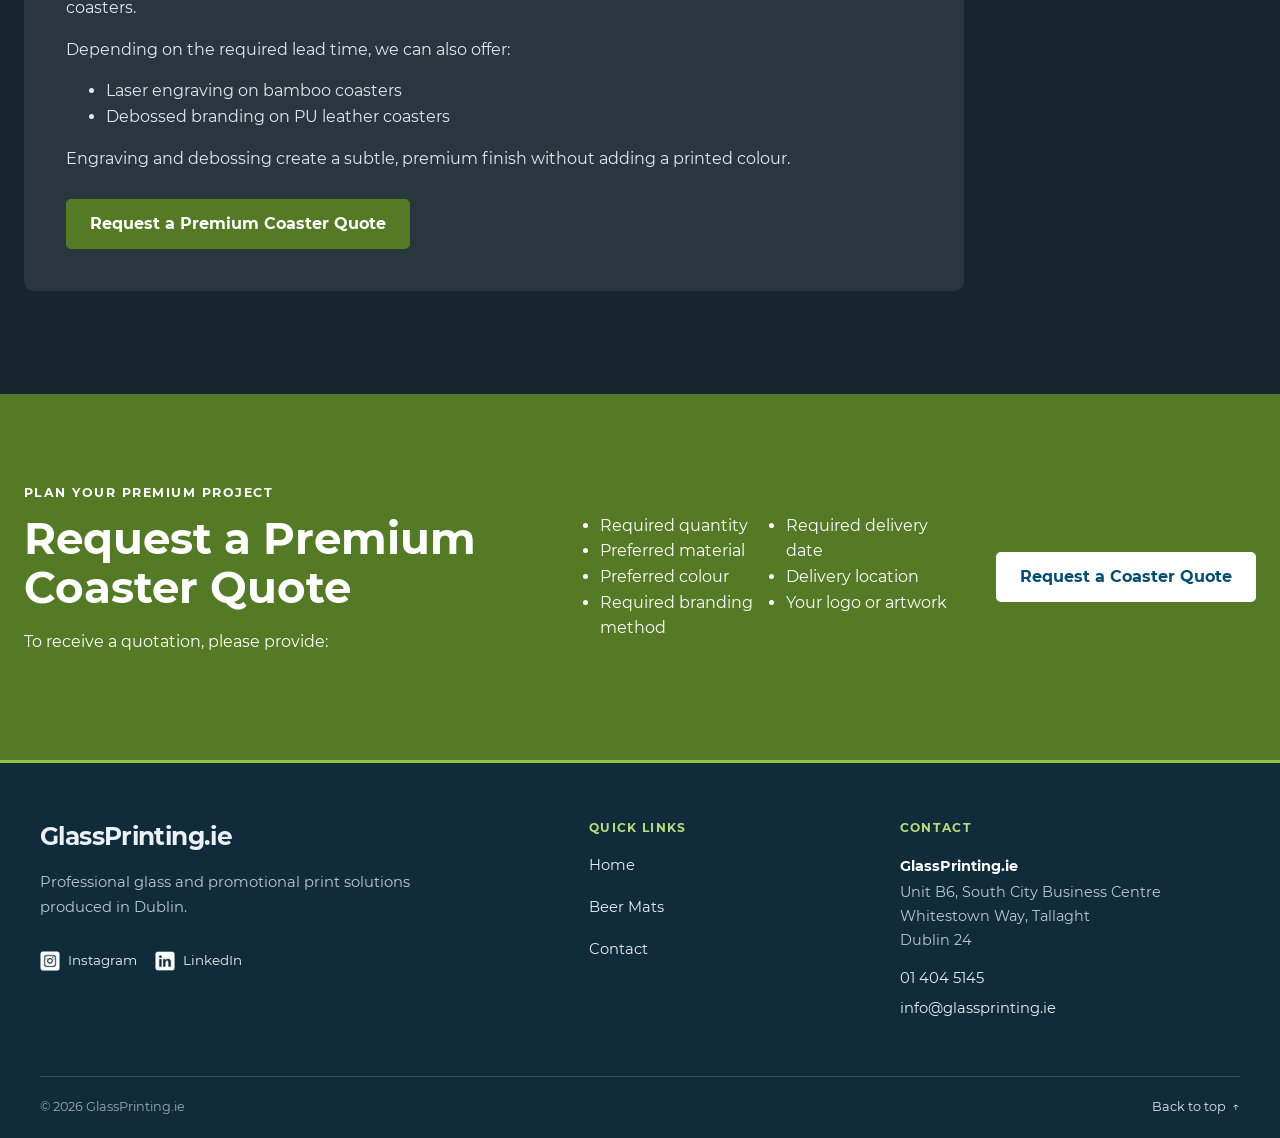
==== commit a0cd056f: "fix: refine premium coaster backgrounds" ====
--- a/beer-mats.html
+++ b/beer-mats.html
@@ -206,7 +206,7 @@
                 <div class="beer-material-grid">
                     <article class="beer-material-card beer-material-felt" data-colour-key="rpet-felt">
                         <div class="beer-material-media beer-material-media-single">
-                            <div class="beer-material-slide">
+                            <div class="beer-material-slide beer-material-slide-product">
                                 <img src="images/beer-mats/rpet-felt-coaster-01.webp" alt="Recycled PET felt branded coaster" width="1358" height="1360" loading="lazy" decoding="async">
                             </div>
                         </div>
@@ -233,7 +233,7 @@
 
                     <article class="beer-material-card beer-material-cork" data-colour-key="cork">
                         <div class="beer-material-media beer-material-media-single">
-                            <div class="beer-material-slide">
+                            <div class="beer-material-slide beer-material-slide-product">
                                 <img src="images/beer-mats/cork-coaster-01.webp" alt="Natural cork branded coaster" width="1008" height="1014" loading="lazy" decoding="async">
                             </div>
                         </div>
@@ -257,7 +257,7 @@
 
                     <article class="beer-material-card beer-material-bamboo" data-colour-key="bamboo">
                         <div class="beer-material-media beer-material-media-single">
-                            <div class="beer-material-slide">
+                            <div class="beer-material-slide beer-material-slide-product">
                                 <img src="images/beer-mats/bamboo-coaster-01.webp" alt="Natural bamboo branded coaster" width="1358" height="1360" loading="lazy" decoding="async">
                             </div>
                         </div>
@@ -281,7 +281,7 @@
 
                     <article class="beer-material-card beer-material-leather" data-colour-key="pu-leather">
                         <div class="beer-material-media beer-material-media-single">
-                            <div class="beer-material-slide">
+                            <div class="beer-material-slide beer-material-slide-product">
                                 <img src="images/beer-mats/pu-leather-coaster-01.webp" alt="PU leather branded coaster" width="1329" height="1340" loading="lazy" decoding="async">
                             </div>
                         </div>
--- a/beer-mats.css
+++ b/beer-mats.css
@@ -560,12 +560,18 @@
     position: absolute;
     inset: 0;
     display: grid;
-    padding: 14px;
     place-items: center;
     box-sizing: border-box;
     animation: beer-material-crossfade 10s ease-in-out infinite;
 }
 
+.beer-material-slide-product {
+    inset: 2%;
+    display: flex;
+    align-items: center;
+    justify-content: center;
+}
+
 .beer-material-slide:nth-child(2) {
     animation-delay: -5s;
 }
@@ -579,28 +585,41 @@
     animation-play-state: paused;
 }
 
-.beer-material-slide img {
+.beer-material-slide-product img {
+    position: relative;
+    z-index: 1;
+    display: block;
+    width: auto;
+    height: auto;
+    max-width: 78%;
+    max-height: 72%;
+    object-fit: contain;
+    object-position: center;
+    filter: drop-shadow(0 6px 12px rgba(0, 0, 0, 0.1));
+}
+
+.beer-material-slide-lifestyle img {
     display: block;
     width: 100%;
     height: 100%;
-    object-fit: contain;
-    object-position: center bottom;
-}
-
-.beer-material-felt .beer-material-slide:first-child {
-    background: repeating-linear-gradient(40deg, #5a6369 0 2px, #4d565c 2px 5px);
-}
-
-.beer-material-cork .beer-material-slide:first-child {
-    background: radial-gradient(circle, #7a5836 0 2px, transparent 3px) 0 0 / 17px 17px, #bb8a54;
-}
-
-.beer-material-bamboo .beer-material-slide:first-child {
-    background: repeating-linear-gradient(92deg, #c89a58 0 4px, #d6ae71 4px 13px);
-}
-
-.beer-material-leather .beer-material-slide:first-child {
-    background: linear-gradient(145deg, #3f2e2a, #211817);
+    object-fit: cover;
+    object-position: center;
+}
+
+.beer-material-felt .beer-material-media {
+    background: repeating-linear-gradient(40deg, rgba(116, 130, 138, 0.045) 0 1px, transparent 1px 4px), #d9dee1;
+}
+
+.beer-material-cork .beer-material-media {
+    background: radial-gradient(circle, rgba(113, 76, 38, 0.12) 0 1px, transparent 1.5px) 0 0 / 15px 15px, #e3c79c;
+}
+
+.beer-material-bamboo .beer-material-media {
+    background: repeating-linear-gradient(92deg, rgba(132, 94, 42, 0.055) 0 2px, transparent 2px 14px), #e7d3a5;
+}
+
+.beer-material-leather .beer-material-media {
+    background: repeating-linear-gradient(135deg, rgba(92, 78, 69, 0.035) 0 1px, transparent 1px 5px), #d5cdc7;
 }
 
 .beer-material-content {
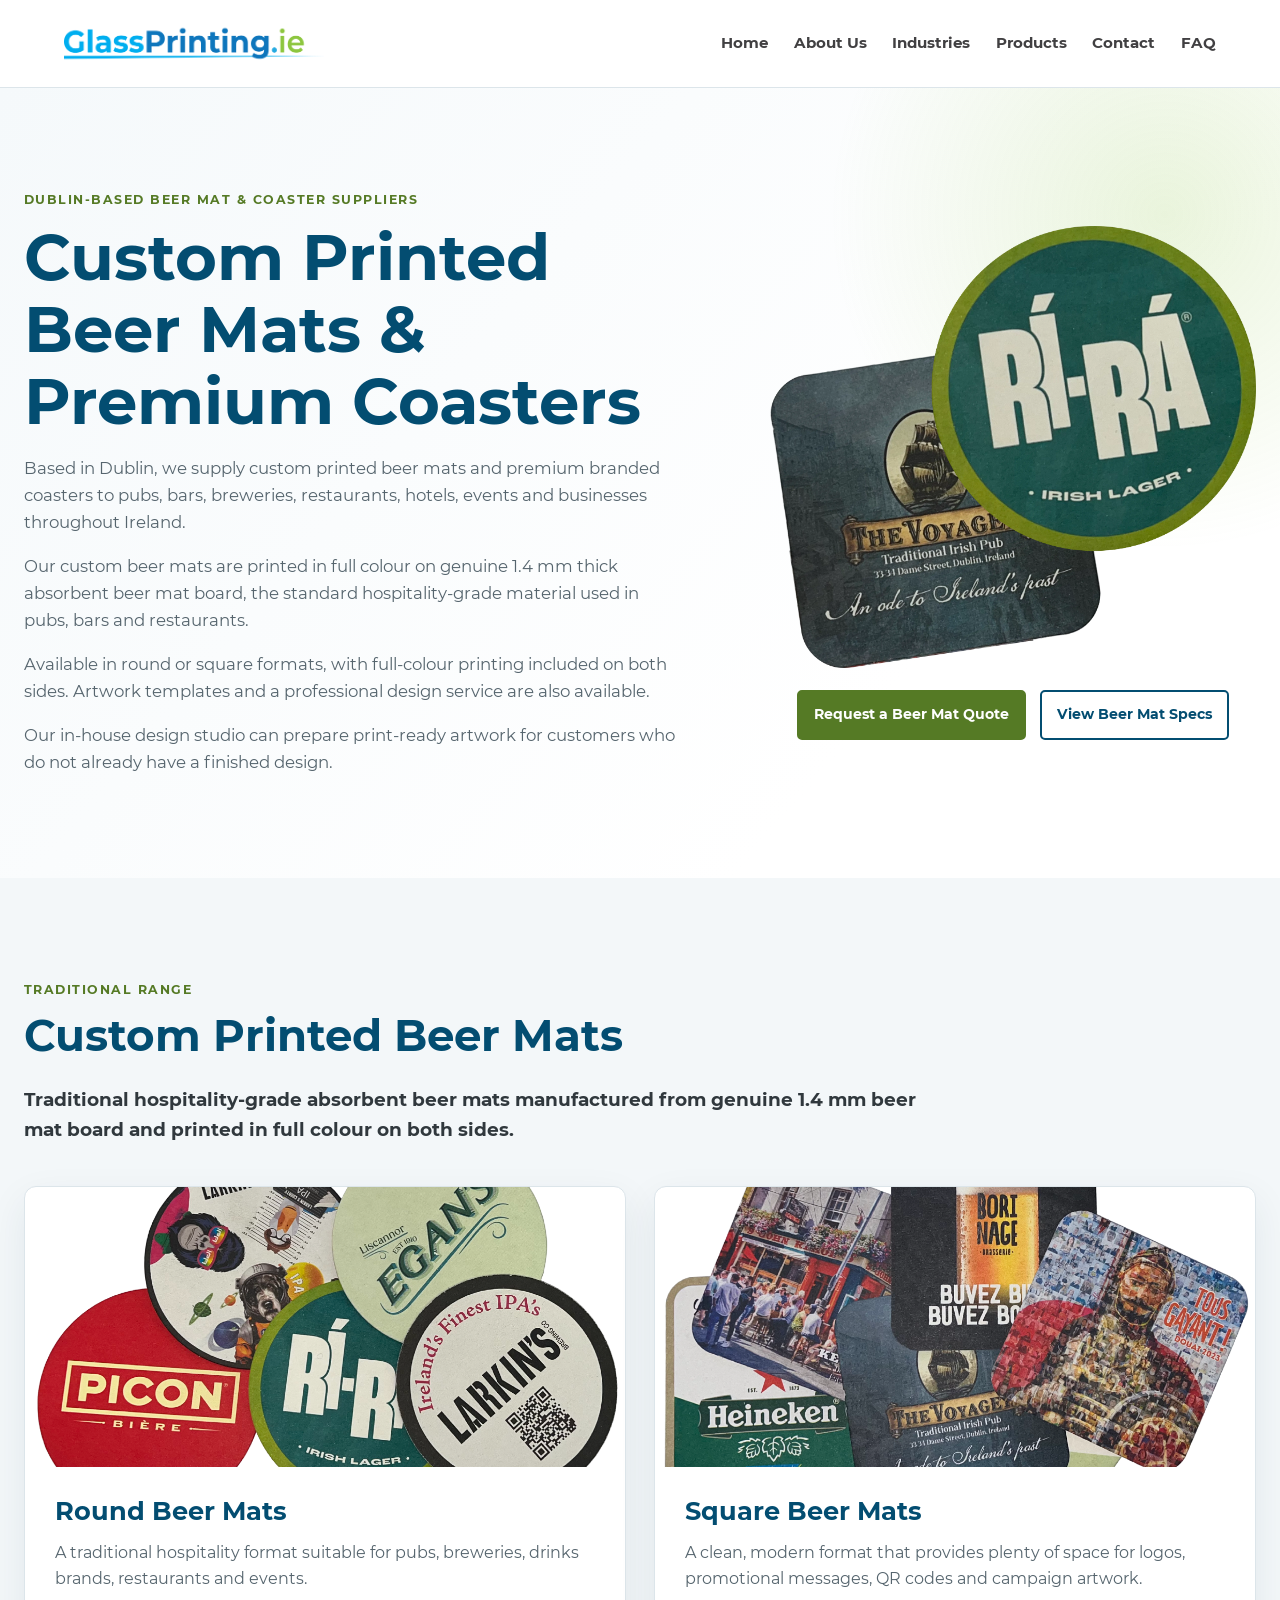
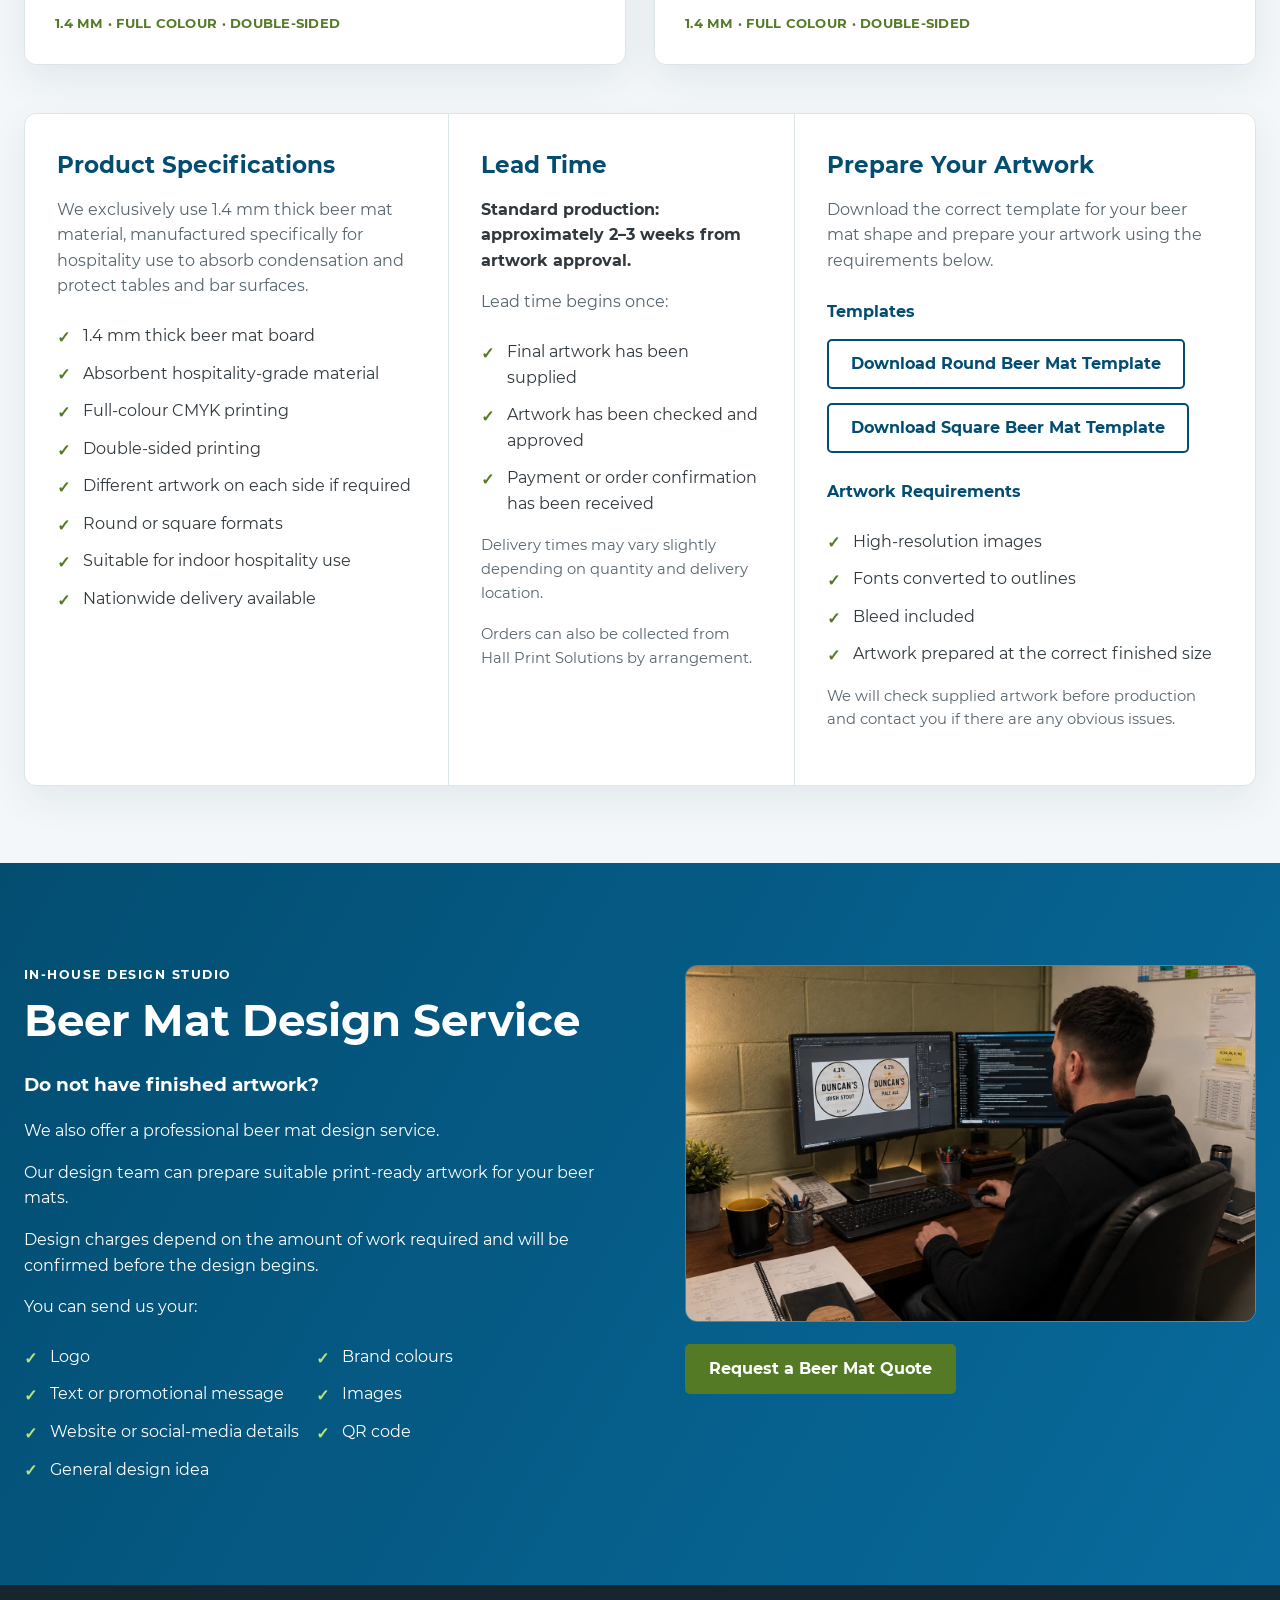
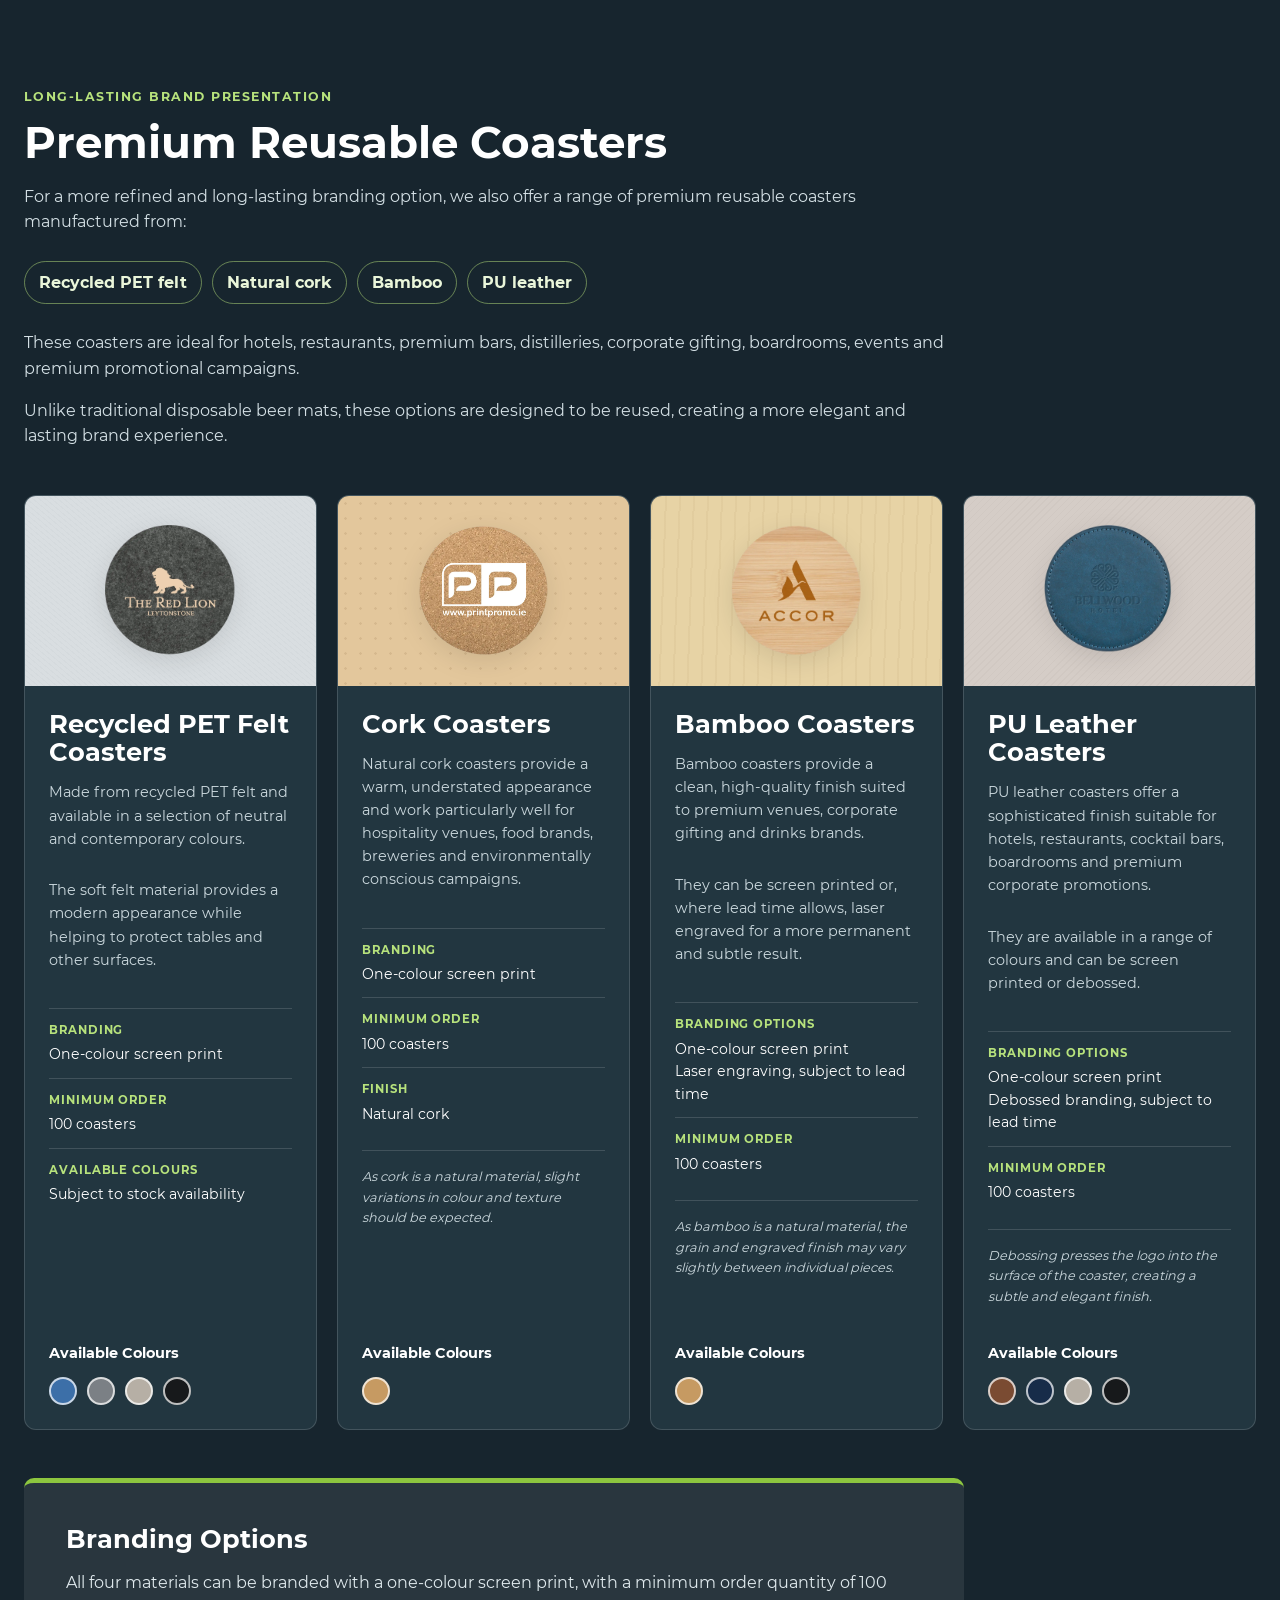
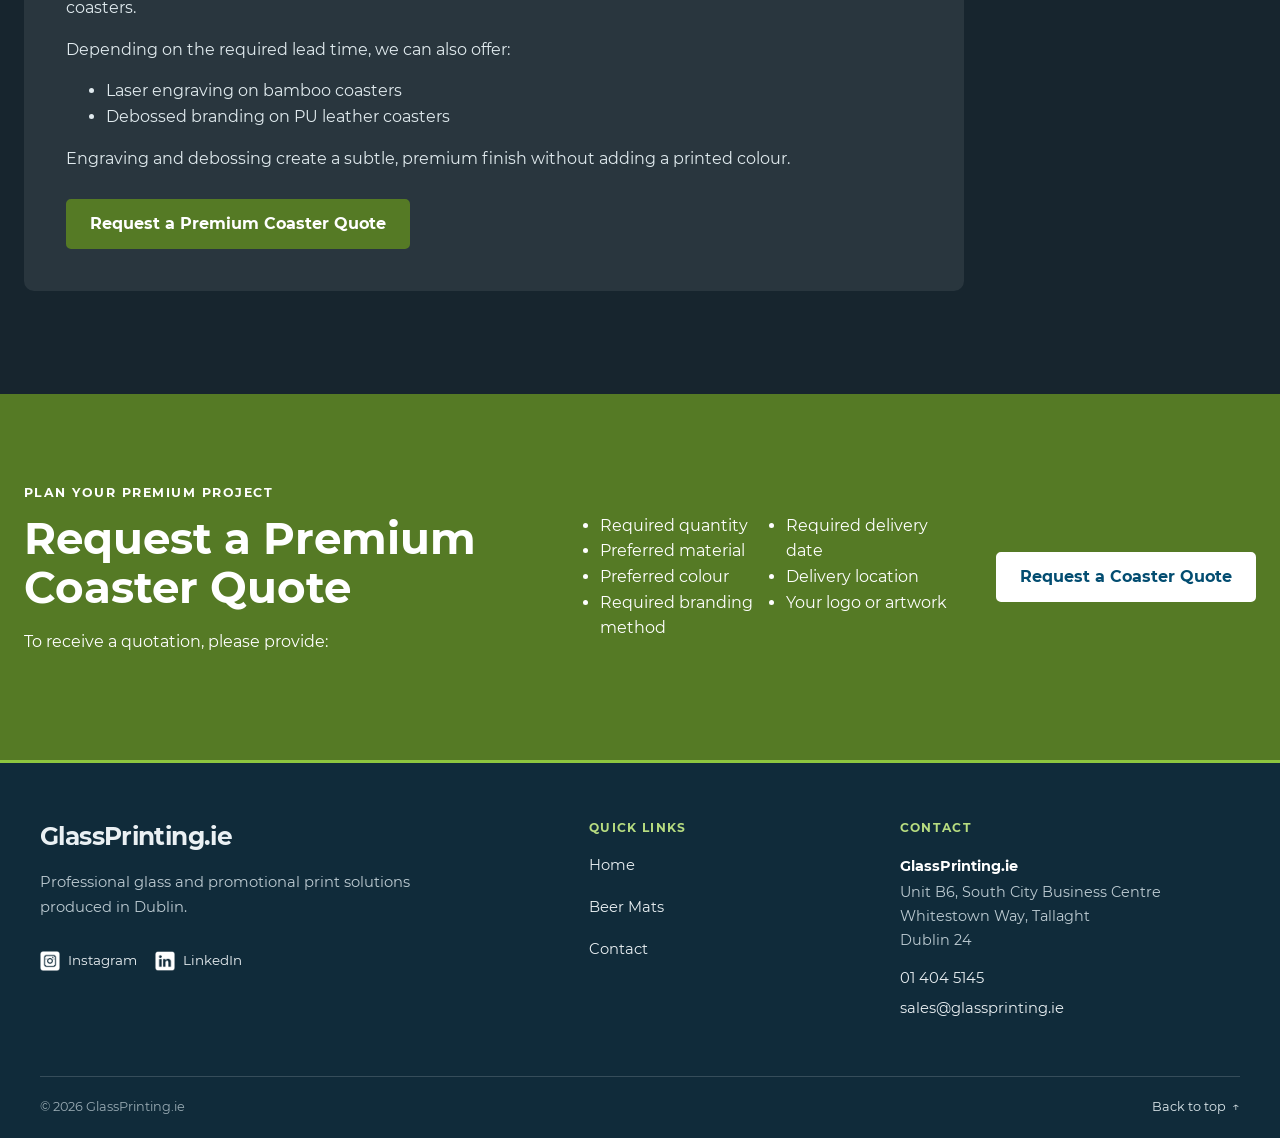
==== commit cd987401: "chore: update public contact email to sales" ====
--- a/beer-mats.html
+++ b/beer-mats.html
@@ -362,7 +362,7 @@
                 <h2>Contact</h2>
                 <address><strong>GlassPrinting.ie</strong><span>Unit B6, South City Business Centre</span><span>Whitestown Way, Tallaght</span><span>Dublin 24</span></address>
                 <a href="tel:+35314045145">01 404 5145</a>
-                <a href="mailto:info@glassprinting.ie">info@glassprinting.ie</a>
+                <a href="mailto:sales@glassprinting.ie">sales@glassprinting.ie</a>
             </div>
         </div>
         <div class="site-footer-bottom">
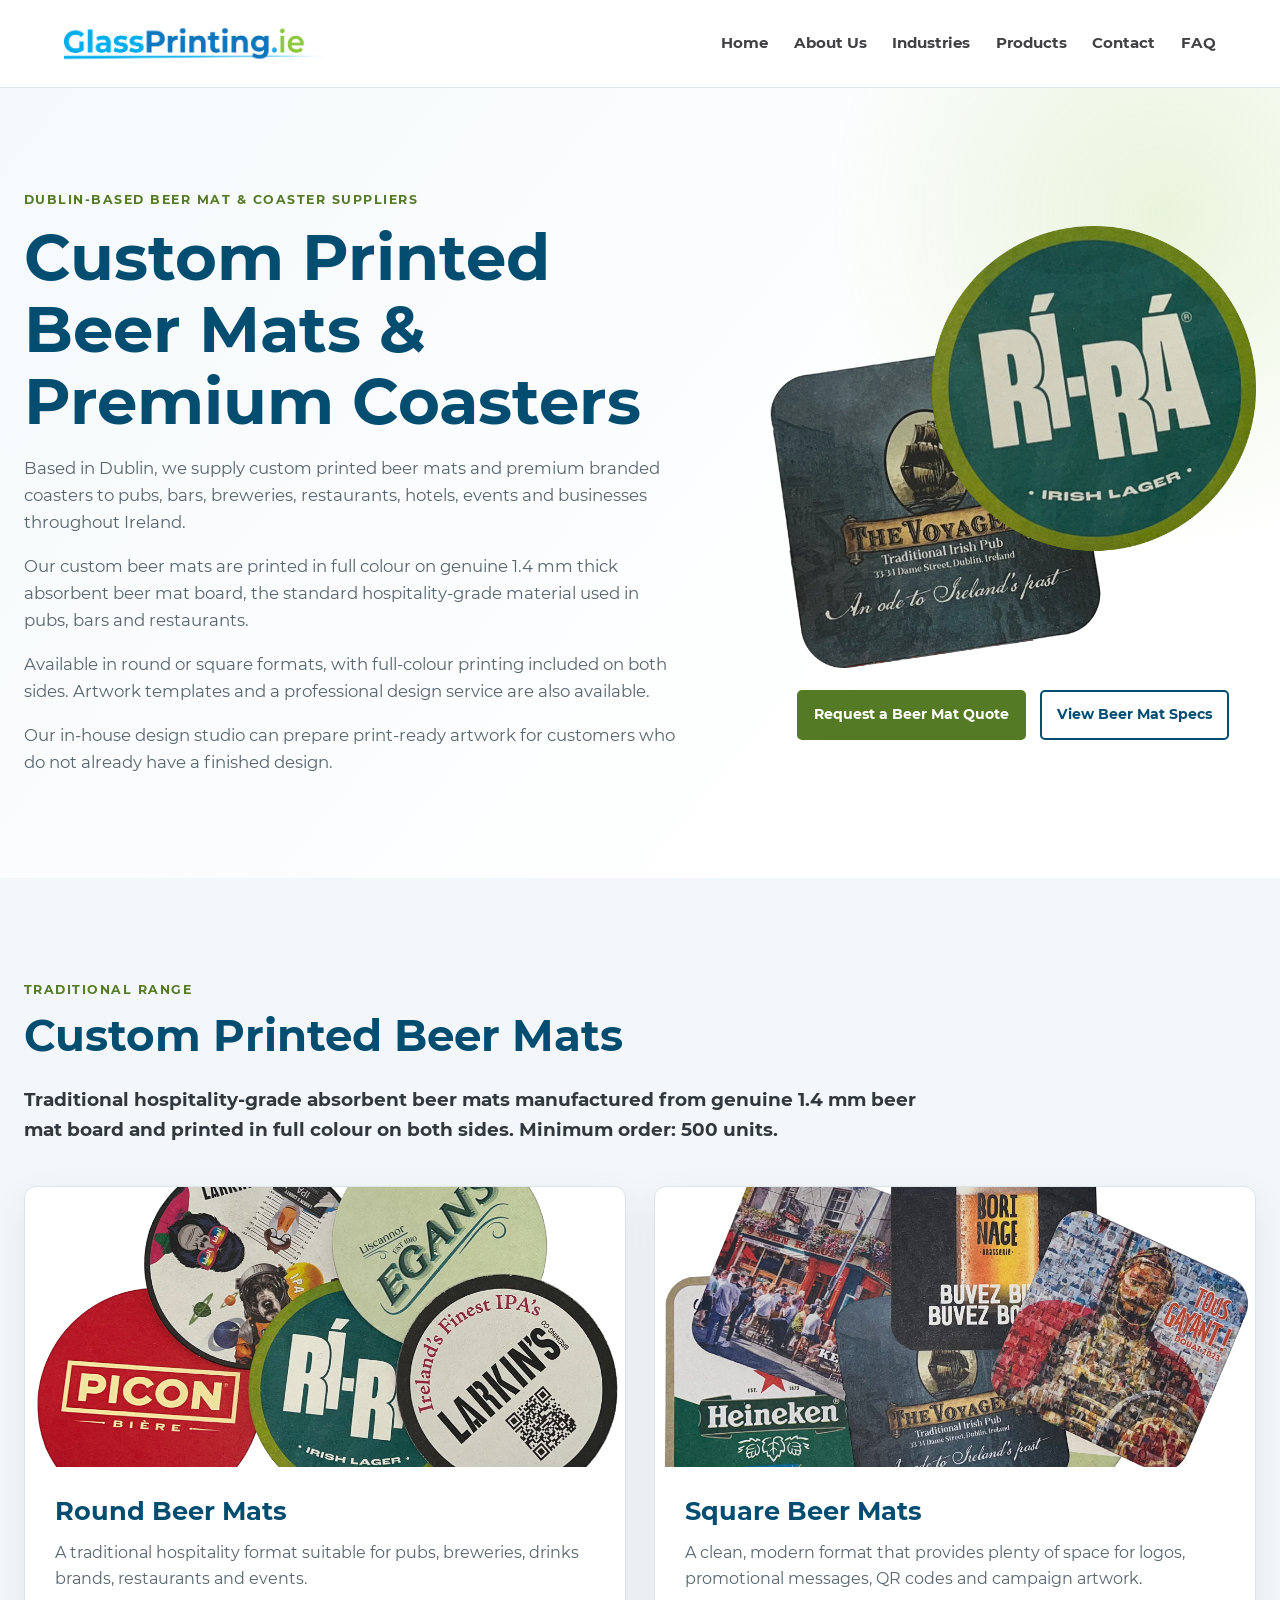
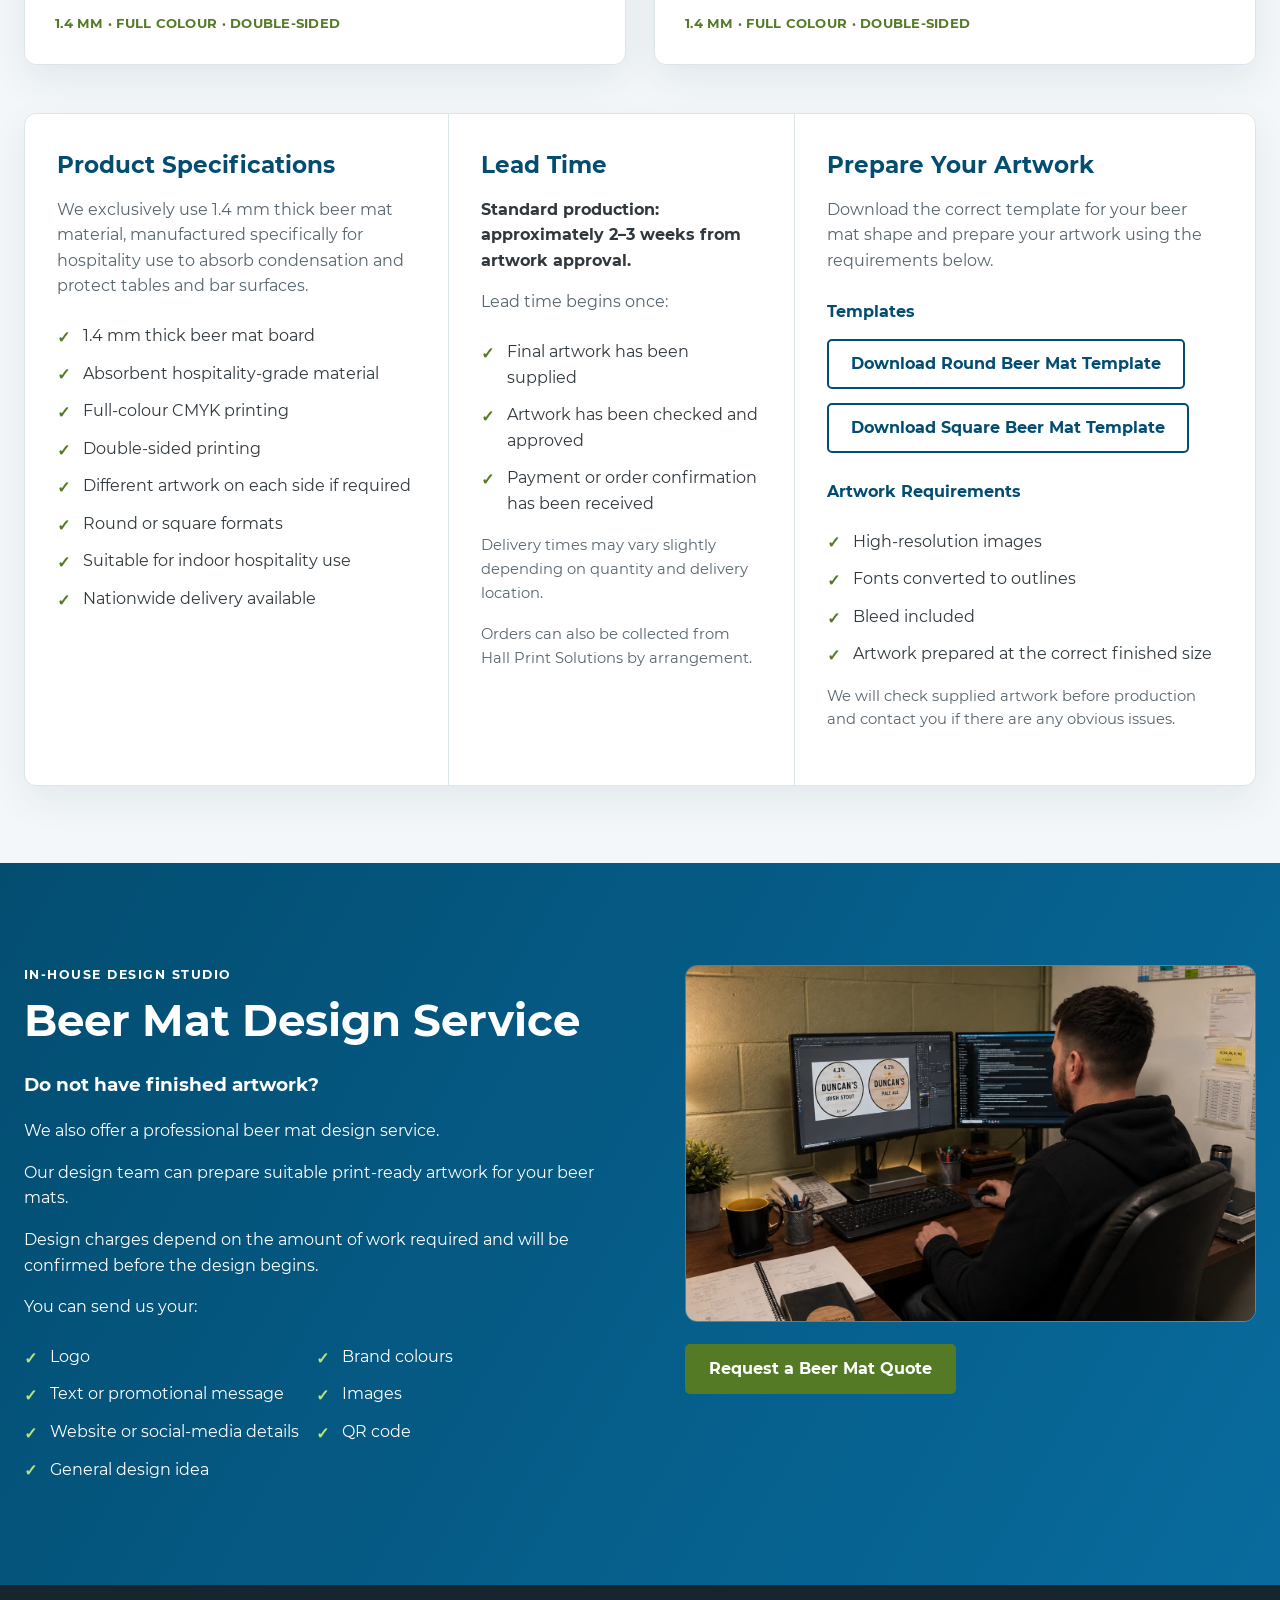
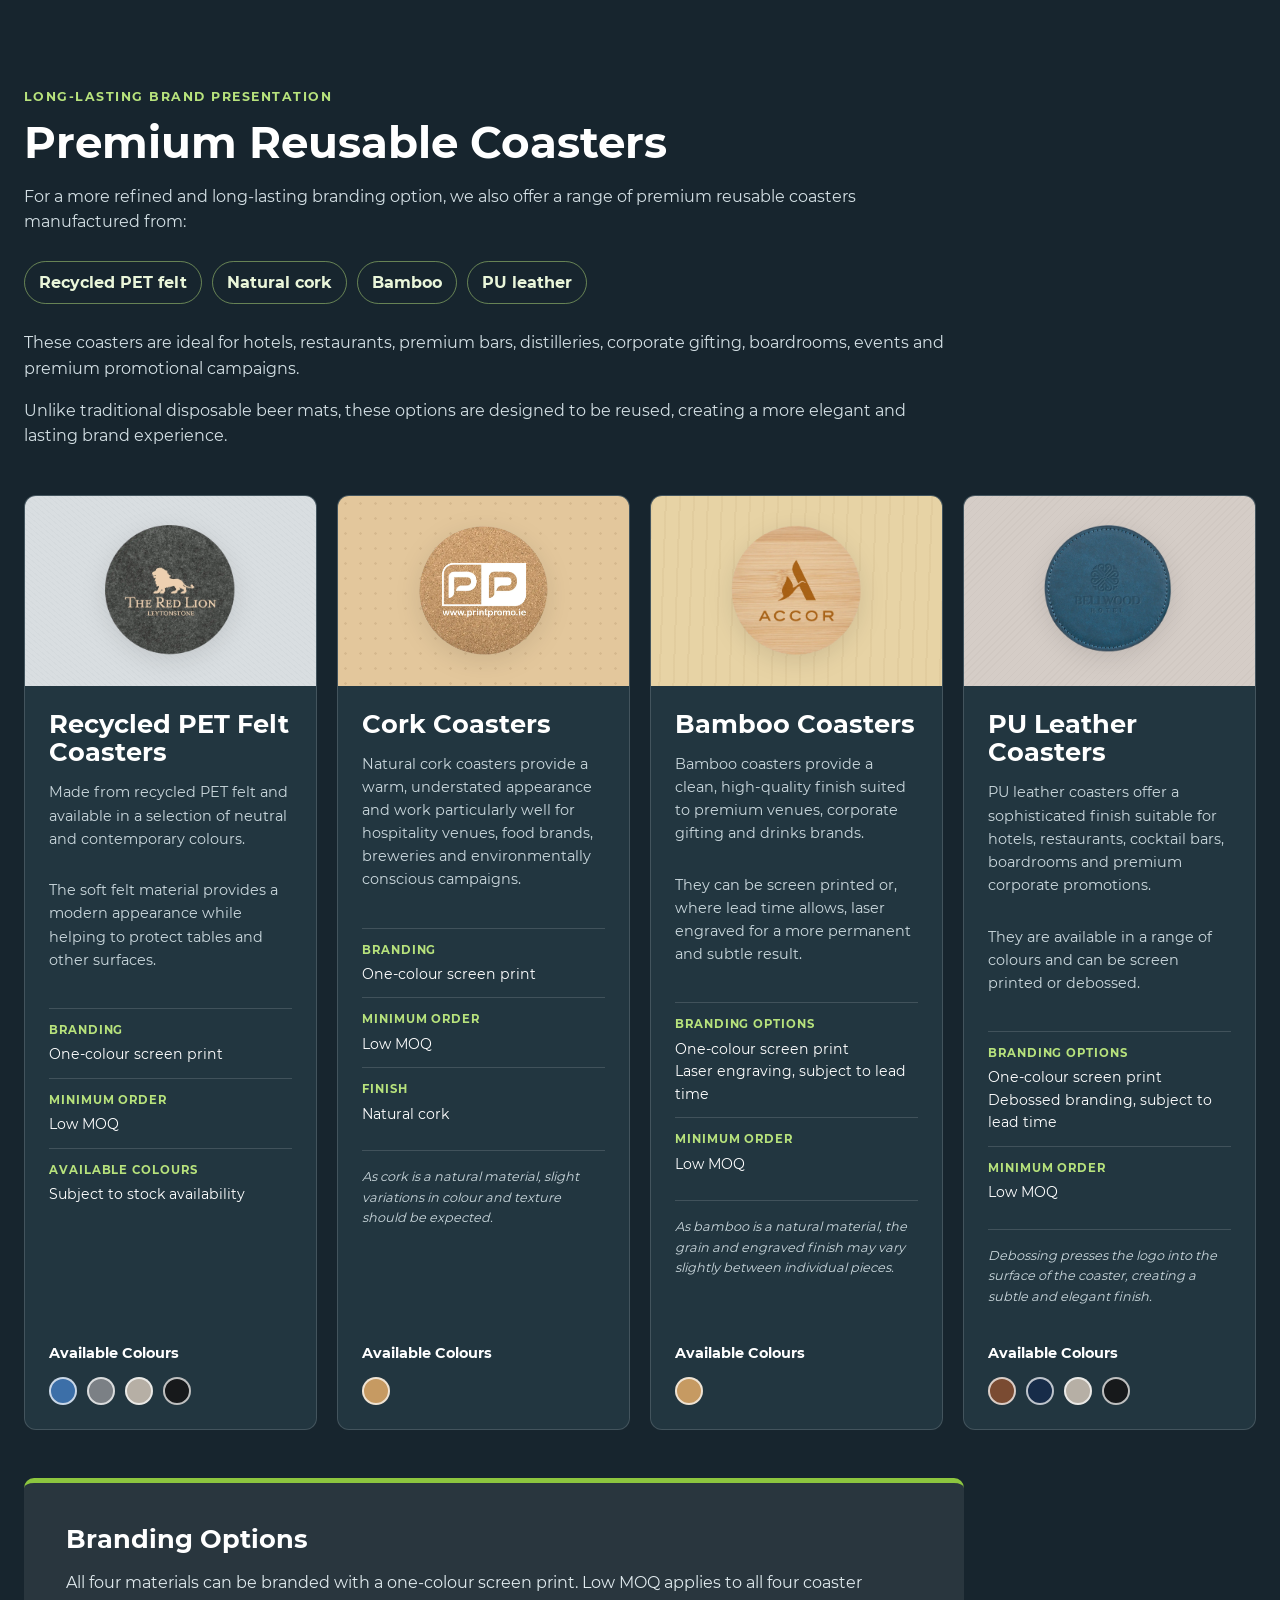
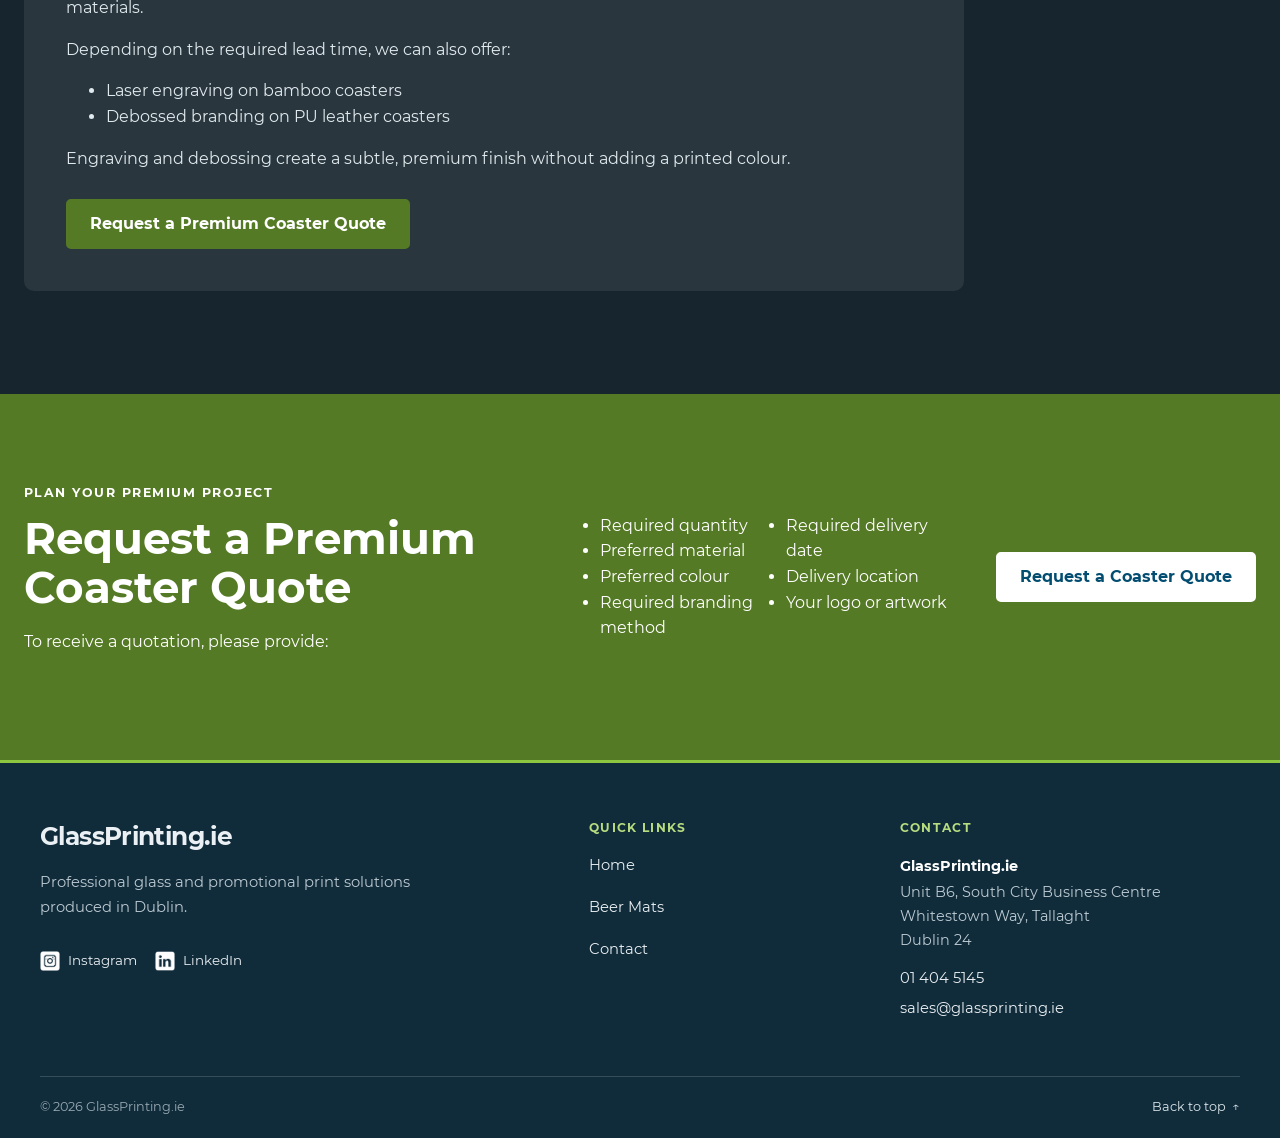
==== commit c38a36e1: "Implement GlassPrinting SEO improvements" ====
--- a/beer-mats.html
+++ b/beer-mats.html
@@ -12,12 +12,63 @@
     <meta property="og:url" content="https://www.glassprinting.ie/beer-mats.html">
     <meta property="og:image" content="https://www.glassprinting.ie/images/banner1.jpg">
     <meta property="og:site_name" content="GlassPrinting.ie">
-    <meta property="og:image:alt" content="Custom printed glass products by GlassPrinting.ie in Dublin">
+    <meta property="og:image:alt" content="GlassPrinting.ie wordmark in blue and green">
     <meta name="twitter:card" content="summary_large_image">
     <meta name="twitter:title" content="Custom Printed Beer Mats &amp; Premium Coasters | GlassPrinting.ie">
     <meta name="twitter:description" content="Custom printed beer mats and premium reusable coasters for pubs, breweries, restaurants, hotels, events and promotional campaigns across Ireland.">
     <meta name="twitter:image" content="https://www.glassprinting.ie/images/banner1.jpg">
-    <meta name="twitter:image:alt" content="Custom printed glass products by GlassPrinting.ie in Dublin">
+    <meta name="twitter:image:alt" content="GlassPrinting.ie wordmark in blue and green">
+    <script type="application/ld+json">
+    {
+      "@context": "https://schema.org",
+      "@graph": [
+        {
+          "@type": "WebPage",
+          "@id": "https://www.glassprinting.ie/beer-mats.html#webpage",
+          "url": "https://www.glassprinting.ie/beer-mats.html",
+          "name": "Custom Printed Beer Mats & Premium Coasters | GlassPrinting.ie",
+          "isPartOf": { "@id": "https://www.glassprinting.ie/#website" },
+          "about": { "@id": "https://www.glassprinting.ie/#organization" },
+          "mainEntity": [
+            { "@id": "https://www.glassprinting.ie/beer-mats.html#beer-mat-printing" },
+            { "@id": "https://www.glassprinting.ie/beer-mats.html#traditional-beer-mats" },
+            { "@id": "https://www.glassprinting.ie/beer-mats.html#premium-reusable-coasters" }
+          ]
+        },
+        {
+          "@type": "Service",
+          "@id": "https://www.glassprinting.ie/beer-mats.html#beer-mat-printing",
+          "name": "Custom Beer Mat and Coaster Printing",
+          "serviceType": "Custom printing",
+          "provider": { "@id": "https://www.glassprinting.ie/#organization" },
+          "areaServed": { "@type": "Country", "name": "Ireland" },
+          "description": "Custom printed beer mats and branded reusable coasters for hospitality businesses, events and other organisations."
+        },
+        {
+          "@type": "Product",
+          "@id": "https://www.glassprinting.ie/beer-mats.html#traditional-beer-mats",
+          "name": "Custom Printed Beer Mats",
+          "description": "Absorbent hospitality-grade beer mats made from 1.4 mm beer mat board, available in round or square formats with full-colour printing on both sides. Minimum order: 500 units.",
+          "image": [
+            "https://www.glassprinting.ie/images/beer-mats/round-beer-mats-range.webp",
+            "https://www.glassprinting.ie/images/beer-mats/square-beer-mats-range.webp"
+          ]
+        },
+        {
+          "@type": "Product",
+          "@id": "https://www.glassprinting.ie/beer-mats.html#premium-reusable-coasters",
+          "name": "Premium Reusable Coasters",
+          "description": "Reusable branded coasters made from recycled PET felt, natural cork, bamboo or PU leather, with material-specific branding options. Low MOQ applies to all four coaster materials.",
+          "image": [
+            "https://www.glassprinting.ie/images/beer-mats/rpet-felt-coaster-01.webp",
+            "https://www.glassprinting.ie/images/beer-mats/cork-coaster-01.webp",
+            "https://www.glassprinting.ie/images/beer-mats/bamboo-coaster-01.webp",
+            "https://www.glassprinting.ie/images/beer-mats/pu-leather-coaster-01.webp"
+          ]
+        }
+      ]
+    }
+    </script>
     <!-- Google tag (gtag.js) -->
     <script async src="https://www.googletagmanager.com/gtag/js?id=G-KDT5ESTHDC"></script>
     <script>
@@ -46,16 +97,16 @@
     <a class="beer-skip-link" href="#main-content">Skip to main content</a>
 
     <header class="beer-header">
-        <a class="beer-brand" href="index.html" aria-label="GlassPrinting.ie home">
+        <a class="beer-brand" href="/" aria-label="GlassPrinting.ie home">
             <img src="images/logo.png" alt="GlassPrinting.ie" width="562" height="91">
         </a>
         <nav class="beer-nav" aria-label="Primary navigation">
-            <a href="index.html">Home</a>
-            <a href="index.html#about-us">About Us</a>
-            <a href="index.html#industries">Industries</a>
-            <a href="index.html#products">Products</a>
+            <a href="/">Home</a>
+            <a href="/#about-us">About Us</a>
+            <a href="/#industries">Industries</a>
+            <a href="/#products">Products</a>
             <a href="contact.php">Contact</a>
-            <a href="index.html#faq-section">FAQ</a>
+            <a href="/#faq-section">FAQ</a>
         </nav>
     </header>
 
@@ -85,7 +136,7 @@
                 <div class="beer-section-intro">
                     <p class="beer-eyebrow">Traditional range</p>
                     <h2 id="traditional-title">Custom Printed Beer Mats</h2>
-                    <p class="beer-lead">Traditional hospitality-grade absorbent beer mats manufactured from genuine 1.4 mm beer mat board and printed in full colour on both sides.</p>
+                    <p class="beer-lead">Traditional hospitality-grade absorbent beer mats manufactured from genuine 1.4 mm beer mat board and printed in full colour on both sides. Minimum order: 500 units.</p>
                 </div>
                 <div class="beer-shape-grid">
                     <article class="beer-shape-card">
@@ -216,7 +267,7 @@
                             <p>The soft felt material provides a modern appearance while helping to protect tables and other surfaces.</p>
                             <dl class="beer-material-specs">
                                 <div><dt>Branding</dt><dd>One-colour screen print</dd></div>
-                                <div><dt>Minimum order</dt><dd>100 coasters</dd></div>
+                                <div><dt>Minimum order</dt><dd>Low MOQ</dd></div>
                                 <div><dt>Available colours</dt><dd>Subject to stock availability</dd></div>
                             </dl>
                             <div class="beer-colour-options">
@@ -242,7 +293,7 @@
                             <p>Natural cork coasters provide a warm, understated appearance and work particularly well for hospitality venues, food brands, breweries and environmentally conscious campaigns.</p>
                             <dl class="beer-material-specs">
                                 <div><dt>Branding</dt><dd>One-colour screen print</dd></div>
-                                <div><dt>Minimum order</dt><dd>100 coasters</dd></div>
+                                <div><dt>Minimum order</dt><dd>Low MOQ</dd></div>
                                 <div><dt>Finish</dt><dd>Natural cork</dd></div>
                             </dl>
                             <p class="beer-material-note">As cork is a natural material, slight variations in colour and texture should be expected.</p>
@@ -267,7 +318,7 @@
                             <p>They can be screen printed or, where lead time allows, laser engraved for a more permanent and subtle result.</p>
                             <dl class="beer-material-specs">
                                 <div><dt>Branding options</dt><dd>One-colour screen print<br>Laser engraving, subject to lead time</dd></div>
-                                <div><dt>Minimum order</dt><dd>100 coasters</dd></div>
+                                <div><dt>Minimum order</dt><dd>Low MOQ</dd></div>
                             </dl>
                             <p class="beer-material-note">As bamboo is a natural material, the grain and engraved finish may vary slightly between individual pieces.</p>
                             <div class="beer-colour-options">
@@ -291,7 +342,7 @@
                             <p>They are available in a range of colours and can be screen printed or debossed.</p>
                             <dl class="beer-material-specs">
                                 <div><dt>Branding options</dt><dd>One-colour screen print<br>Debossed branding, subject to lead time</dd></div>
-                                <div><dt>Minimum order</dt><dd>100 coasters</dd></div>
+                                <div><dt>Minimum order</dt><dd>Low MOQ</dd></div>
                             </dl>
                             <p class="beer-material-note">Debossing presses the logo into the surface of the coaster, creating a subtle and elegant finish.</p>
                             <div class="beer-colour-options">
@@ -309,7 +360,7 @@
 
                 <div class="beer-branding-panel">
                     <h3>Branding Options</h3>
-                    <p>All four materials can be branded with a one-colour screen print, with a minimum order quantity of 100 coasters.</p>
+                    <p>All four materials can be branded with a one-colour screen print. Low MOQ applies to all four coaster materials.</p>
                     <p>Depending on the required lead time, we can also offer:</p>
                     <ul>
                         <li>Laser engraving on bamboo coasters</li>
@@ -345,7 +396,7 @@
     <footer class="site-footer" id="footer">
         <div class="site-footer-main">
             <div class="site-footer-brand">
-                <a class="site-footer-wordmark" href="index.html">GlassPrinting.ie</a>
+                <a class="site-footer-wordmark" href="/">GlassPrinting.ie</a>
                 <p>Professional glass and promotional print solutions produced in Dublin.</p>
                 <div class="site-footer-social" aria-label="Social media">
                     <a href="https://www.instagram.com/glassprinting.ie/" target="_blank" rel="noopener noreferrer" aria-label="GlassPrinting.ie on Instagram"><img src="images/igw.png" alt="" width="20" height="20"><span>Instagram</span></a>
@@ -354,7 +405,7 @@
             </div>
             <nav class="site-footer-links" aria-label="Footer navigation">
                 <h2>Quick Links</h2>
-                <a href="index.html">Home</a>
+                <a href="/">Home</a>
                 <a href="beer-mats.html">Beer Mats</a>
                 <a href="contact.php">Contact</a>
             </nav>
